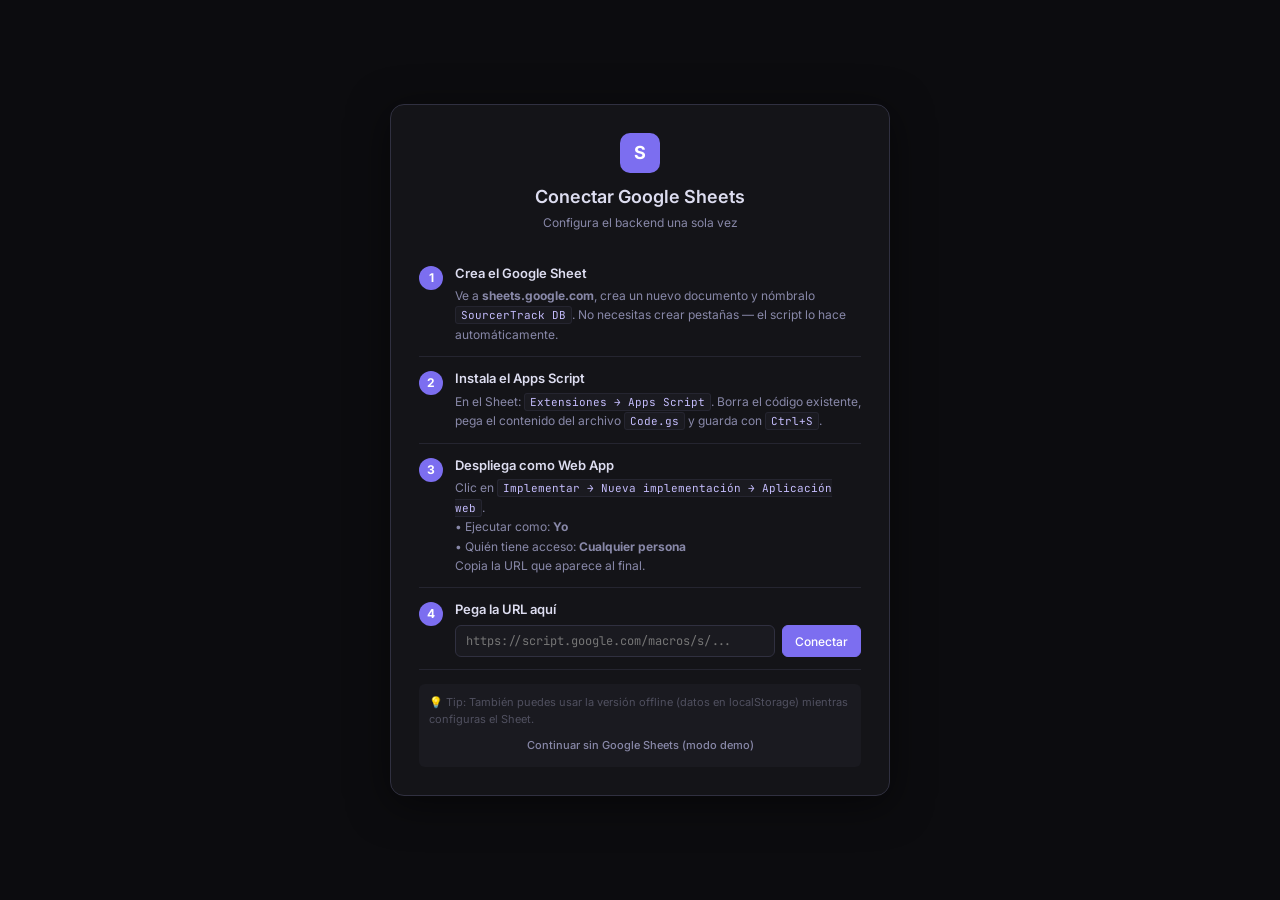
==== index.html @ 4a94a620 "Update index.html" ====
<!DOCTYPE html>
<html lang="es">
<head>
<meta charset="UTF-8">
<meta name="viewport" content="width=device-width,initial-scale=1.0">
<title>SourcerTrack v4 - Gemini Edition</title>
<link rel="stylesheet" href="styles.css">
</head>
<body>

<div id="setup">
  <div class="setup-card">
    <div style="text-align:center;margin-bottom:20px">
      <div style="width:40px;height:40px;background:var(--p);border-radius:10px;display:inline-flex;align-items:center;justify-content:center;font-size:18px;font-weight:700;color:#fff;margin-bottom:10px">S</div>
      <h1 style="font-size:18px;font-weight:600;margin-bottom:4px">Conectar Google Sheets</h1>
      <p style="font-size:12px;color:var(--txt2)">Configura el backend una sola vez</p>
    </div>

    <div class="setup-step">
      <div class="step-num">1</div>
      <div class="step-body">
        <div class="step-title">Crea el Google Sheet</div>
        <div class="step-desc">Ve a <strong>sheets.google.com</strong>, crea un nuevo documento y nómbralo <code>SourcerTrack DB</code>. No necesitas crear pestañas — el script lo hace automáticamente.</div>
      </div>
    </div>

    <div class="setup-step">
      <div class="step-num">2</div>
      <div class="step-body">
        <div class="step-title">Instala el Apps Script</div>
        <div class="step-desc">En el Sheet: <code>Extensiones → Apps Script</code>. Borra el código existente, pega el contenido del archivo <code>Code.gs</code> y guarda con <code>Ctrl+S</code>.</div>
      </div>
    </div>

    <div class="setup-step">
      <div class="step-num">3</div>
      <div class="step-body">
        <div class="step-title">Despliega como Web App</div>
        <div class="step-desc">Clic en <code>Implementar → Nueva implementación → Aplicación web</code>.<br>
          • Ejecutar como: <strong>Yo</strong><br>
          • Quién tiene acceso: <strong>Cualquier persona</strong><br>
          Copia la URL que aparece al final.</div>
      </div>
    </div>

    <div class="setup-step">
      <div class="step-num">4</div>
      <div class="step-body">
        <div class="step-title">Pega la URL aquí</div>
        <div style="margin-top:6px;display:flex;gap:7px">
          <input type="text" id="setup-url" placeholder="https://script.google.com/macros/s/..." style="flex:1;background:var(--bg3);border:1px solid var(--border2);color:var(--txt);border-radius:var(--r);padding:7px 10px;font-size:12px;font-family:var(--mono);outline:none">
          <button class="btn btn-p" onclick="connectSheets()">Conectar</button>
        </div>
        <div id="setup-err" style="font-size:11px;color:var(--red);margin-top:5px;display:none"></div>
      </div>
    </div>

    <div style="margin-top:14px;padding:10px;background:var(--bg3);border-radius:var(--r);font-size:11px;color:var(--txt3)">
      💡 Tip: También puedes usar la versión offline (datos en localStorage) mientras configuras el Sheet.
      <button class="btn btn-sm btn-ghost" style="margin-top:6px;width:100%;justify-content:center" onclick="useOffline()">Continuar sin Google Sheets (modo demo)</button>
    </div>
  </div>
</div>

<div id="login" style="display:none">
  <div class="lcard">
    <div style="text-align:center;margin-bottom:16px">
      <div style="width:40px;height:40px;background:var(--p);border-radius:10px;display:inline-flex;align-items:center;justify-content:center;font-size:18px;font-weight:700;color:#fff;margin-bottom:10px">S</div>
      <h1>SourcerTrack</h1>
      <p class="lsub">Sistema de seguimiento · v4.1</p>
    </div>
    <div style="display:flex;align-items:center;justify-content:space-between;margin-bottom:12px">
      <span style="font-size:11px;color:var(--txt3)">Base de datos:</span>
      <span id="login-db-status" class="sync-status sync-loading"><span class="spin" style="width:8px;height:8px;border-width:1.5px"></span> Verificando...</span>
    </div>
    <div class="user-list" id="user-list"></div>
    
    <div class="hat-box" id="hat-box">
      <h3 id="hat-title">¿Con qué rol ingresas hoy?</h3>
      <div class="hat-opts">
        <div class="hat-opt" id="hat-owner" onclick="selHat('owner')">
          <div class="ho-icon">◈</div><div class="ho-name">Owner / Sup</div>
          <div class="ho-desc">Visión de equipo y reportes</div>
        </div>
        <div class="hat-opt" id="hat-rec" onclick="selHat('recruiter')">
          <div class="ho-icon">◇</div><div class="ho-name">Recruiter</div>
          <div class="ho-desc">Pipeline Activo y Entrevistas</div>
        </div>
        <div class="hat-opt" id="hat-sou" onclick="selHat('sourcer')">
          <div class="ho-icon">⌖</div><div class="ho-name">Sourcer</div>
          <div class="ho-desc">Hunting y Pool General</div>
        </div>
      </div>
    </div>

    <button class="btn btn-p" style="width:100%;justify-content:center;padding:9px;margin-top:15px;" id="l-btn" onclick="doLogin()" disabled>Ingresar →</button>
  </div>
</div>

<div id="toasts"></div>

<div class="mbg" id="mb-email">
  <div class="mbox" style="width:520px">
    <h2 id="email-title">Enviar notificación</h2>
    <div class="fnote" id="email-context"></div>
    <div class="email-preview" id="email-preview">
      <div class="ep-to" id="ep-to"></div>
      <div class="ep-subject" id="ep-subject"></div>
      <div class="ep-body" id="ep-body"></div>
    </div>
    <div style="margin-top:12px;font-size:12px;color:var(--txt2);padding:10px;background:var(--bg3);border-radius:var(--r)">
      <strong style="color:var(--amber)">¿Cómo enviar esto?</strong><br>
      1. Haz clic en "Copiar email" para copiar el texto completo.<br>
      2. Abre Gmail, pega el contenido y envíalo al correo del destinatario.
    </div>
    <div class="ma">
      <button class="btn" onclick="closeModal('mb-email')">Cerrar</button>
      <button class="btn btn-p" onclick="copyEmail()">📋 Copiar email</button>
      <span id="copy-done" style="color:var(--green);font-size:11px;display:none">✓ Copiado</span>
    </div>
  </div>
</div>

<div class="mbg" id="mb-cand">
  <div class="mbox">
    <h2 id="mc-title">Agregar candidato</h2>
    <div class="fnote">El rango salarial solo se habilita desde <strong>Screening</strong>.</div>

    <div class="frow">
      <div class="fg h"><label>Nombre completo *</label><input type="text" id="f-n" placeholder="Nombre completo"></div>
      <div class="fg h"><label>LinkedIn</label><input type="text" id="f-l" placeholder="linkedin.com/in/..."></div>
    </div>
    <div class="frow">
      <div class="fg h"><label>Stack principal *</label><input type="text" id="f-st" placeholder="Python, AWS, Terraform"></div>
      <div class="fg h"><label>Empresa actual</label><input type="text" id="f-em" placeholder="Empresa"></div>
    </div>
    <div class="frow">
      <div class="fg h"><label>Seniority</label>
        <select id="f-se"><option value="">— sel —</option><option>L1</option><option>L2</option><option>L3</option><option>L2/L3</option><option>L3+</option></select>
      </div>
      <div class="fg h"><label>Equipo sugerido</label>
        <input type="text" id="f-eq" placeholder="DevOps, DevEx AI, Backend...">
      </div>
    </div>
    <div class="frow">
      <div class="fg h"><label>Sourcer</label><input type="text" id="f-so"></div>
      <div class="fg h"><label>Recruiter a cargo</label><select id="f-rc"></select></div>
    </div>
    <div class="fg"><label>Pool de destino *</label><select id="f-po"></select></div>
    <div class="ma">
      <button class="btn" onclick="closeModal('mb-cand')">Cancelar</button>
      <button class="btn btn-p" id="btn-save-cand" onclick="saveCand()">Guardar candidato</button>
    </div>
  </div>
</div>

<div class="mbg" id="mb-pool">
  <div class="mbox" style="width:440px">
    <h2>Crear nuevo pool</h2>
    <div class="fg"><label>Nombre *</label><input type="text" id="np-n" placeholder="Ej: Tribu Data"></div>
    <div class="fg"><label>Descripción</label><input type="text" id="np-d" placeholder="Ej: Data Engineers, MLEs"></div>
    <div class="fg"><label>Color</label>
      <select id="np-c">
        <option value="#5b9cf0">Azul</option><option value="#2dd4a0">Verde</option>
        <option value="#f0a940">Amber</option><option value="#e06cc0">Rosa</option>
        <option value="#a78bfa">Violeta</option><option value="#e05c5c">Rojo</option>
      </select>
    </div>
    <div class="ma"><button class="btn" onclick="closeModal('mb-pool')">Cancelar</button><button class="btn btn-p" onclick="createPool()">Crear pool</button></div>
  </div>
</div>

<div id="app" style="display:none">
  <nav id="sb">
    <div class="sb-logo">
      <div class="sb-mark">S</div>
      <div><div class="sb-title">SourcerTrack</div><div class="sb-ver">v4.1 · Sheets</div></div>
    </div>
    <div class="sb-scroll">
      <div id="sb-pool-sec">
        <div class="sbl">Pool general</div>
        <div id="sb-pools"></div>
        <div class="sb-div"></div>
      </div>
      <div class="sbl">Revisión &amp; Pipeline</div>
      <button class="ni" onclick="nav('review')" id="ni-review">
        <svg class="ic" viewBox="0 0 24 24" fill="none" stroke="currentColor" stroke-width="2"><path d="M9 11l3 3L22 4"/><path d="M21 12v7a2 2 0 01-2 2H5a2 2 0 01-2-2V5a2 2 0 012-2h11"/></svg>
        Revisión sourcing <span class="nb danger" id="nb-review">0</span>
      </button>
      <button class="ni" onclick="nav('contactar')" id="ni-contactar">
        <svg class="ic" viewBox="0 0 24 24" fill="none" stroke="currentColor" stroke-width="2"><path d="M22 16.92v3a2 2 0 01-2.18 2 19.79 19.79 0 01-8.63-3.07A19.5 19.5 0 013.07 9.81 19.79 19.79 0 01.14 1.19 2 2 0 012.11 0h3a2 2 0 012 1.72c.127.96.361 1.903.7 2.81a2 2 0 01-.45 2.11L6.91 7.09a16 16 0 006 6l.45-.45a2 2 0 012.11-.45c.907.339 1.85.573 2.81.7A2 2 0 0122 14.92z"/></svg>
        Por contactar <span class="nb live" id="nb-contactar">0</span>
      </button>
      <button class="ni" onclick="nav('pipeline')" id="ni-pipeline">
        <svg class="ic" viewBox="0 0 24 24" fill="none" stroke="currentColor" stroke-width="2"><path d="M9 17H7A5 5 0 0 1 7 7h2"/><path d="M15 7h2a5 5 0 0 1 0 10h-2"/><line x1="8" y1="12" x2="16" y2="12"/></svg>
        Pipeline activo <span class="nb" id="nb-pipe">0</span>
      </button>
      <button class="ni" onclick="nav('kanban')" id="ni-kanban">
        <svg class="ic" viewBox="0 0 24 24" fill="none" stroke="currentColor" stroke-width="2"><rect x="3" y="3" width="18" height="18" rx="2"/><path d="M9 3v18M15 3v18M3 9h18M3 15h18"/></svg>
        Vista kanban
      </button>
      <div id="sb-stale-sec" style="display:none">
        <div class="sb-div"></div>
        <button class="ni" onclick="nav('stale')" id="ni-stale" style="color:var(--amber)">
          <svg class="ic" viewBox="0 0 24 24" fill="none" stroke="currentColor" stroke-width="2"><circle cx="12" cy="12" r="10"/><line x1="12" y1="8" x2="12" y2="12"/><line x1="12" y1="16" x2="12.01" y2="16"/></svg>
          Estancados <span class="nb danger" id="nb-stale">0</span>
        </button>
      </div>
      <div class="sb-div"></div>
      <button class="ni" onclick="nav('today')" id="ni-today">
        <svg class="ic" viewBox="0 0 24 24" fill="none" stroke="currentColor" stroke-width="2"><rect x="3" y="4" width="18" height="18" rx="2"/><line x1="16" y1="2" x2="16" y2="6"/><line x1="8" y1="2" x2="8" y2="6"/><line x1="3" y1="10" x2="21" y2="10"/><circle cx="12" cy="16" r="1" fill="currentColor"/></svg>
        Mi día <span class="nb" id="nb-today">0</span>
      </button>
      <button class="ni" onclick="nav('analytics')" id="ni-analytics">
        <svg class="ic" viewBox="0 0 24 24" fill="none" stroke="currentColor" stroke-width="2"><line x1="18" y1="20" x2="18" y2="10"/><line x1="12" y1="20" x2="12" y2="4"/><line x1="6" y1="20" x2="6" y2="14"/></svg>
        Analytics IA
      </button>
      <button class="ni" onclick="nav('config')" id="ni-config">
        <svg class="ic" viewBox="0 0 24 24" fill="none" stroke="currentColor" stroke-width="2"><circle cx="12" cy="12" r="3"/><path d="M19.07 4.93l-1.41 1.41M6.34 17.66l-1.41 1.41M20 12h-2M6 12H4M17.66 17.66l-1.41-1.41M7.76 7.76L6.34 6.34M12 4V2M12 22v-2"/></svg>
        Configuración
      </button>
    </div>
    <div class="sb-foot">
      <div style="display:flex;align-items:center;justify-content:space-between;margin-bottom:6px">
        <span id="db-status-indicator" class="sync-status sync-ok" style="font-size:10px">● Sheets conectado</span>
        <button class="btn btn-sm btn-ghost" style="padding:2px 6px;font-size:10px" onclick="syncNow()" title="Sincronizar ahora">↻</button>
      </div>
      <div class="uchip">
        <div class="uava" id="sb-ava"></div>
        <div style="min-width:0"><div class="uname" id="sb-uname"></div><div class="urole" id="sb-urole"></div></div>
      </div>
      <button class="switch-btn" id="sb-switch" onclick="switchHat()">↩ Cambiar usuario / rol</button>
    </div>
  </nav>

  <div id="main">
    <div id="v-today" style="display:none;flex-direction:column;flex:1;overflow:hidden">
      <div class="topbar">
        <h1 id="today-title">Mi día</h1>
        <div style="display:flex;gap:7px;align-items:center">
          <button class="btn btn-sm" onclick="syncNow()">↻ Sync</button>
        </div>
      </div>
      <div style="flex:1;overflow-y:auto;padding:16px" id="today-body"></div>
    </div>

    <div id="v-stale" style="display:none;flex-direction:column;flex:1;overflow:hidden">
      <div class="topbar">
        <h1>Candidatos Estancados</h1>
        <div style="display:flex;gap:7px;align-items:center">
          <span style="font-size:11px;color:var(--amber)">Sin actualización según umbrales configurados</span>
          <button class="btn btn-sm" onclick="syncNow()">↻ Sync</button>
        </div>
      </div>
      <div style="flex:1;overflow-y:auto;padding:16px" id="stale-body"></div>
    </div>

    <div id="v-pool" style="display:none;flex-direction:column;flex:1;overflow:hidden">
      <div class="topbar">
        <h1 id="pool-title">Pool</h1>
        <div style="display:flex;gap:7px">
          <button class="btn btn-sm" onclick="syncNow()">↻ Sync</button>
          <button class="btn btn-sm" onclick="checkStaleNow()">⚠ Estancados</button>
          <button class="btn btn-sm" onclick="exportCSV()">↓ CSV</button>
          <button class="btn btn-p btn-sm" id="btn-add-cand" onclick="openAddCand()">+ Candidato</button>
        </div>
      </div>
      <div style="flex:1;overflow-y:auto;padding:16px">
        <div class="mg" id="pool-mg"></div>
        <div class="ptabs" id="pool-ptabs"></div>
        <div class="fb">
          <input type="text" id="ps-q" placeholder="Buscar nombre, stack, empresa..." oninput="renderPool()">
          <select id="ps-sit" onchange="renderPool()"><option value="">Situación</option><option>Aprobado</option><option>Rechazado</option><option>Por revisar</option></select>
          <select id="ps-est" onchange="renderPool()"><option value="">Estado</option><option>Contactado</option><option>Screening</option><option>Entrevista Inicial</option><option>Entrevista EM</option><option>Misión</option><option>Descartado</option></select>
          <button class="btn btn-sm btn-ghost" onclick="resetPF()">Limpiar</button>
        </div>
        <div class="tw"><table><thead><tr>
          <th>Candidato</th><th>Stack</th><th>Empresa</th><th>Situación</th><th>Estado</th><th>Días en etapa</th><th>Equipo</th><th>Recruiter</th><th></th>
        </tr></thead><tbody id="pool-tb"></tbody></table></div>
        <p class="ct" id="pool-ct"></p>
      </div>
    </div>

    <div id="v-contactar" style="display:none;flex-direction:column;flex:1;overflow:hidden">
      <div class="topbar">
        <h1>Por Contactar</h1>
        <div style="display:flex;gap:7px;align-items:center">
          <span style="font-size:11px;color:var(--txt2)">Candidatos aprobados listos para que el sourcer los contacte</span>
          <button class="btn btn-sm" onclick="syncNow()">↻ Sync</button>
        </div>
      </div>
      <div style="flex:1;overflow-y:auto;padding:16px" id="contactar-body"></div>
    </div>

    <div id="v-review" style="display:none;flex-direction:column;flex:1;overflow:hidden">
      <div class="topbar">
        <h1>Revisión de Candidatos</h1>
        <div style="display:flex;gap:7px;align-items:center">
          <span style="font-size:11px;color:var(--txt2)">Candidatos en Screening/Contactado para tu revisión</span>
          <button class="btn btn-sm" onclick="syncNow()">↻ Sync</button>
        </div>
      </div>
      <div style="flex:1;overflow-y:auto;padding:16px" id="review-body"></div>
    </div>

    <div id="v-pipeline" style="display:none;flex-direction:column;flex:1;overflow:hidden">
      <div class="topbar">
        <h1>Pipeline Activo</h1>
        <div style="display:flex;gap:7px;align-items:center">
          <select id="pipe-pool-f" onchange="renderPipeline()" style="background:var(--bg3);border:1px solid var(--border2);color:var(--txt);border-radius:var(--r);padding:4px 8px;font-size:11px;font-family:var(--font);outline:none"></select>
          <button class="btn btn-p btn-sm" id="btn-add-pipe" onclick="openAddCand()">+ Candidato</button>
        </div>
      </div>
      <div style="flex:1;overflow-y:auto;padding:16px">
        <div style="font-size:12px;color:var(--txt2);margin-bottom:12px;padding:8px 11px;background:var(--bg2);border:1px solid var(--border);border-radius:var(--r);border-left:2px solid var(--p2)">
          Solo candidatos desde <strong style="color:var(--p2)">Entrevista Inicial</strong> en adelante.
        </div>
        <div class="stabs" id="pipe-stabs"></div>
        <div class="mg" id="pipe-mg"></div>
        <div class="tw"><table><thead><tr>
          <th>Candidato</th><th>Pool</th><th>Stack</th><th>Etapa</th><th>Días en etapa</th><th>Equipo</th><th>Salario</th><th>Recruiter</th><th></th>
        </tr></thead><tbody id="pipe-tb"></tbody></table></div>
        <div id="pipe-funnel" style="margin-top:18px"></div>
      </div>
    </div>

    <div id="v-kanban" style="display:none;flex-direction:column;flex:1;overflow:hidden">
      <div class="topbar"><h1>Kanban — Pipeline Activo</h1></div>
      <div style="flex:1;overflow-y:auto;padding:16px"><div class="kb" id="kb-board"></div></div>
    </div>

    <div id="v-analytics" style="display:none;flex-direction:column;flex:1;overflow:hidden">
      <div class="topbar"><h1>Analytics IA</h1><div><button class="btn btn-p btn-sm" onclick="deepAnalysis()">✦ Análisis profundo</button></div></div>
      <div style="flex:1;overflow-y:auto;padding:16px" id="analytics-body"></div>
    </div>

    <div id="v-config" style="display:none;flex-direction:column;flex:1;overflow:hidden">
      <div class="topbar"><h1>Configuración</h1></div>
      <div style="flex:1;overflow-y:auto;padding:16px">
        <div style="max-width:580px">

          <h2 style="font-size:13px;font-weight:600;margin-bottom:12px;padding-bottom:8px;border-bottom:1px solid var(--border)">Conexión Google Sheets</h2>
          <div style="display:flex;gap:7px;align-items:center;margin-bottom:8px">
            <input type="text" id="cfg-sheets-url" style="flex:1;background:var(--bg3);border:1px solid var(--border2);color:var(--txt);border-radius:var(--r);padding:7px 10px;font-family:var(--mono);font-size:11px;outline:none" placeholder="https://script.google.com/macros/s/...">
            <button class="btn btn-sm btn-green" onclick="updateSheetsUrl()">Actualizar URL</button>
          </div>
          <div id="sheets-status-cfg" style="font-size:11px;color:var(--txt3)"></div>

          <h2 style="font-size:13px;font-weight:600;margin:22px 0 12px;padding-bottom:8px;border-bottom:1px solid var(--border)">Umbrales de alerta por estancamiento</h2>
          <div id="threshold-rows"></div>
          <button class="btn btn-p btn-sm" style="margin-top:10px" onclick="saveThresholds()">Guardar umbrales</button>

          <h2 style="font-size:13px;font-weight:600;margin:22px 0 12px;padding-bottom:8px;border-bottom:1px solid var(--border)">Pools configurados</h2>
          <div id="cfg-pools"></div>
          <button class="btn btn-green btn-sm" style="margin-top:10px" onclick="openModal('mb-pool')">+ Crear nuevo pool</button>

          <h2 style="font-size:13px;font-weight:600;margin:22px 0 12px;padding-bottom:8px;border-bottom:1px solid var(--border)">Squads</h2>
          <div id="cfg-squads"></div>

          <h2 style="font-size:13px;font-weight:600;margin:22px 0 12px;padding-bottom:8px;border-bottom:1px solid var(--border)">Inteligencia Artificial (Gemini)</h2>
          <div style="display:flex;gap:7px;align-items:center;margin-bottom:12px">
            <input type="password" id="cfg-key" style="flex:1;background:var(--bg3);border:1px solid var(--border2);color:var(--txt);border-radius:var(--r);padding:7px 10px;font-family:var(--mono);font-size:12px;outline:none" placeholder="AIzaSy... (Gemini API Key)">
            <button class="btn btn-sm" onclick="saveKey()">Guardar</button>
          </div>
          <p style="font-size:11px;color:var(--txt3)">Activa la categorización de descartes y el resumen de insights.</p>

          <h2 style="font-size:13px;font-weight:600;margin:22px 0 12px;padding-bottom:8px;border-bottom:1px solid var(--border)">Datos</h2>
          <div style="display:flex;gap:7px;flex-wrap:wrap">
            <button class="btn btn-sm" onclick="syncNow()">↻ Sincronizar ahora</button>
            <button class="btn btn-sm" onclick="exportCSV()">↓ Exportar CSV</button>
          </div>
        </div>
      </div>
    </div>
  </div>

  <div id="panel"><div class="pi" id="pi"></div></div>
</div>

<script src="app.js" defer></script>
</body>
</html>
---- styles.css ----
@import url('https://fonts.googleapis.com/css2?family=Inter:wght@300;400;500;600&family=JetBrains+Mono:wght@400;500&display=swap');
*,*::before,*::after{box-sizing:border-box;margin:0;padding:0}
:root{
  --bg:#0c0c0f;--bg2:#141418;--bg3:#1a1a20;--bg4:#212128;
  --border:#252530;--border2:#303040;--border3:#3a3a4a;
  --txt:#ddddf0;--txt2:#8888a8;--txt3:#50505f;
  --p:#7c6ef0;--p2:#9d91f5;--p3:#c4bcfc;--pbg:#7c6ef012;--pborder:#7c6ef035;
  --green:#2dd4a0;--gbg:#2dd4a012;--gborder:#2dd4a035;
  --amber:#f0a940;--abg:#f0a94012;--aborder:#f0a94035;
  --red:#e05c5c;--rbg:#e05c5c12;--rborder:#e05c5c35;
  --blue:#5b9cf0;--bbg:#5b9cf012;--bborder:#5b9cf035;
  --pink:#e06cc0;--pinkbg:#e06cc012;
  --font:'Inter',system-ui,sans-serif;--mono:'JetBrains Mono',monospace;
  --r:6px;--r2:10px;--r3:14px;
}
body{font-family:var(--font);background:var(--bg);color:var(--txt);font-size:13px;line-height:1.5;min-height:100vh;overflow:hidden}
#app{display:flex;height:100vh;overflow:hidden}
#sb{width:232px;flex-shrink:0;background:var(--bg2);border-right:1px solid var(--border);display:flex;flex-direction:column}
.sb-logo{padding:14px 14px 11px;border-bottom:1px solid var(--border);display:flex;align-items:center;gap:8px}
.sb-mark{width:26px;height:26px;background:var(--p);border-radius:6px;display:flex;align-items:center;justify-content:center;font-size:12px;font-weight:700;color:#fff;flex-shrink:0}
.sb-title{font-size:14px;font-weight:600;letter-spacing:-.3px}
.sb-ver{font-size:10px;color:var(--txt3);font-family:var(--mono)}
.sb-scroll{flex:1;overflow-y:auto;padding:6px}
.sbl{font-size:9px;text-transform:uppercase;letter-spacing:.12em;color:var(--txt3);padding:10px 8px 3px;font-weight:600}
.ni{display:flex;align-items:center;gap:8px;padding:7px 8px;border-radius:var(--r);cursor:pointer;color:var(--txt2);font-size:12px;font-weight:500;transition:all .1s;border:none;background:none;width:100%;text-align:left;margin-bottom:1px}
.ni:hover{background:var(--bg3);color:var(--txt)}
.ni.active{background:var(--pbg);color:var(--p2)}
.ni .ic{width:14px;height:14px;flex-shrink:0;opacity:.6}
.ni.active .ic{opacity:1}
.ni .dot{width:7px;height:7px;border-radius:50%;flex-shrink:0}
.nb{margin-left:auto;background:var(--bg4);color:var(--txt3);font-size:10px;padding:1px 5px;border-radius:6px;font-family:var(--mono)}
.nb.live{background:var(--pbg);color:var(--p2)}
.nb.warn{background:var(--abg);color:var(--amber)}
.nb.danger{background:var(--rbg);color:var(--red)}
.sb-div{height:1px;background:var(--border);margin:5px 4px}
.sb-foot{padding:10px 14px;border-top:1px solid var(--border);flex-shrink:0}
.uchip{display:flex;align-items:center;gap:7px;padding:7px 8px;background:var(--bg3);border-radius:var(--r);margin-bottom:6px}
.uava{width:24px;height:24px;border-radius:50%;display:flex;align-items:center;justify-content:center;font-size:10px;font-weight:700;flex-shrink:0}
.uname{font-size:12px;font-weight:500;overflow:hidden;text-overflow:ellipsis;white-space:nowrap}
.urole{font-size:10px;color:var(--txt3)}
.switch-btn{width:100%;font-size:11px;padding:4px 8px;border-radius:var(--r);border:1px solid var(--border2);background:transparent;color:var(--txt3);cursor:pointer;text-align:left;margin-bottom:4px;font-family:var(--font)}
.switch-btn:hover{background:var(--bg3);color:var(--txt2)}
#main{flex:1;overflow:hidden;display:flex;flex-direction:column}
.topbar{padding:11px 18px;border-bottom:1px solid var(--border);display:flex;align-items:center;gap:10px;background:var(--bg2);flex-shrink:0}
.topbar h1{font-size:14px;font-weight:600;flex:1}
.sync-status{display:inline-flex;align-items:center;gap:5px;font-size:11px;padding:3px 8px;border-radius:10px;font-weight:500}
.sync-ok{background:var(--gbg);color:var(--green)}
.sync-loading{background:var(--pbg);color:var(--p2)}
.sync-error{background:var(--rbg);color:var(--red)}
.sync-offline{background:var(--abg);color:var(--amber)}
.content{flex:1;overflow-y:auto;padding:18px}
.btn{display:inline-flex;align-items:center;gap:5px;padding:6px 12px;border-radius:var(--r);font-size:12px;font-weight:500;cursor:pointer;border:1px solid var(--border2);background:var(--bg3);color:var(--txt2);font-family:var(--font);transition:all .1s;white-space:nowrap}
.btn:hover{background:var(--bg4);color:var(--txt)}
.btn-p{background:var(--p);border-color:var(--p);color:#fff}
.btn-p:hover{background:var(--p2);border-color:var(--p2);color:#fff}
.btn-sm{padding:4px 9px;font-size:11px}
.btn-ghost{background:transparent;border-color:transparent}
.btn-ghost:hover{background:var(--bg3);border-color:var(--border)}
.btn-danger{border-color:var(--rborder);color:var(--red)}
.btn-danger:hover{background:var(--rbg)}
.btn-green{border-color:var(--gborder);color:var(--green)}
.btn-green:hover{background:var(--gbg)}
.btn-amber{border-color:var(--aborder);color:var(--amber)}
.btn-amber:hover{background:var(--abg)}
.btn:disabled{opacity:.35;cursor:not-allowed;pointer-events:none}
.mg{display:grid;grid-template-columns:repeat(4,1fr);gap:9px;margin-bottom:16px}
.mc{background:var(--bg2);border:1px solid var(--border);border-radius:var(--r2);padding:13px 15px}
.mcl{font-size:10px;color:var(--txt3);text-transform:uppercase;letter-spacing:.09em;margin-bottom:5px}
.mcv{font-size:22px;font-weight:600;line-height:1;font-family:var(--mono)}
.mcs{font-size:11px;color:var(--txt3);margin-top:3px}
.mv-p{color:var(--p2)}.mv-g{color:var(--green)}.mv-a{color:var(--amber)}.mv-r{color:var(--red)}
.fb{display:flex;gap:7px;align-items:center;margin-bottom:12px;flex-wrap:wrap}
.fb input,.fb select{background:var(--bg2);border:1px solid var(--border2);color:var(--txt);border-radius:var(--r);padding:5px 9px;font-size:12px;font-family:var(--font);outline:none}
.fb input{flex:1;min-width:160px}
.fb input:focus,.fb select:focus{border-color:var(--p)}
.fb select option{background:var(--bg2)}
.tw{background:var(--bg2);border:1px solid var(--border);border-radius:var(--r2);overflow:hidden}
table{width:100%;border-collapse:collapse;font-size:12px}
thead th{padding:8px 12px;text-align:left;font-size:10px;text-transform:uppercase;letter-spacing:.08em;color:var(--txt3);background:var(--bg3);border-bottom:1px solid var(--border);font-weight:600;white-space:nowrap}
tbody tr{border-bottom:1px solid var(--border);cursor:pointer;transition:background .08s}
tbody tr:last-child{border-bottom:none}
tbody tr:hover{background:var(--bg3)}
tbody tr.stale{border-left:3px solid var(--amber)}
tbody td{padding:9px 12px;vertical-align:middle}
.tdn{font-weight:500;font-size:12px}
.tdl{display:inline-flex;align-items:center;gap:3px;color:var(--p2);font-size:10px;text-decoration:none;margin-top:2px}
.tdl:hover{text-decoration:underline}
.chip{display:inline-block;font-size:10px;font-family:var(--mono);padding:1px 5px;background:var(--bg3);border:1px solid var(--border);border-radius:3px;color:var(--txt2);margin:1px}
.nr{padding:36px;text-align:center;color:var(--txt3);font-size:12px}
.ct{font-size:10px;color:var(--txt3);margin-top:6px;text-align:right}
.stale-tag{display:inline-flex;align-items:center;gap:3px;font-size:10px;color:var(--amber);font-weight:600}
.stale-tag::before{content:'⚠';font-size:10px}
.badge{display:inline-flex;align-items:center;font-size:10px;font-weight:600;padding:2px 7px;border-radius:12px;white-space:nowrap}
.ba{background:var(--gbg);color:var(--green)}
.br{background:var(--rbg);color:var(--red)}
.bpr{background:var(--abg);color:var(--amber)}
.bco{background:var(--bbg);color:var(--blue)}
.bsc{background:var(--pbg);color:var(--p3)}
.bei{background:#a78bfa15;color:#a78bfa}
.bem{background:var(--pinkbg);color:var(--pink)}
.bmi{background:var(--gbg);color:var(--green)}
.bde{background:var(--bg4);color:var(--txt3)}
.psr{display:flex;gap:2px;flex-wrap:wrap}
.ps{font-size:9px;padding:2px 6px;border-radius:2px;background:var(--bg4);color:var(--txt3);border:1px solid var(--border)}
.ps.done{background:var(--gbg);color:var(--green);border-color:var(--gborder)}
.ps.cur{background:var(--pbg);color:var(--p2);border-color:var(--pborder);font-weight:600}
.ps.disc{background:var(--rbg);color:var(--red);border-color:var(--rborder)}
.timeline{display:flex;flex-direction:column;gap:6px;margin-top:6px}
.tl-item{display:flex;gap:10px;align-items:flex-start;font-size:11px}
.tl-dot{width:8px;height:8px;border-radius:50%;flex-shrink:0;margin-top:3px}
.tl-dot.done{background:var(--green)}
.tl-dot.cur{background:var(--p)}
.tl-dot.empty{background:var(--bg4);border:1px solid var(--border2)}
.tl-stage{font-weight:500;color:var(--txt);min-width:120px}
.tl-date{color:var(--txt3);font-family:var(--mono)}
.tl-days{font-size:10px;padding:1px 5px;border-radius:3px;font-weight:600}
.tl-days.ok{background:var(--gbg);color:var(--green)}
.tl-days.warn{background:var(--abg);color:var(--amber)}
.tl-days.danger{background:var(--rbg);color:var(--red)}
#panel{width:0;overflow:hidden;transition:width .22s ease;border-left:0 solid var(--border);background:var(--bg2);flex-shrink:0;display:flex;flex-direction:column}
#panel.open{width:400px;border-left-width:1px}
.pi{width:400px;padding:16px;overflow-y:auto;flex:1}
.pc{background:var(--bg3);border:1px solid var(--border);color:var(--txt2);border-radius:var(--r);padding:3px 7px;cursor:pointer;font-size:14px;line-height:1}
.pava{width:38px;height:38px;border-radius:50%;background:var(--pbg);border:1px solid var(--pborder);display:flex;align-items:center;justify-content:center;font-weight:700;font-size:13px;color:var(--p2);flex-shrink:0}
.psec{margin-bottom:14px}
.pst{font-size:9px;text-transform:uppercase;letter-spacing:.12em;color:var(--txt3);margin-bottom:6px;font-weight:600}
.pr{display:flex;justify-content:space-between;align-items:center;padding:5px 0;border-bottom:1px solid var(--border);font-size:12px}
.pr:last-child{border-bottom:none}
.prl{color:var(--txt3);font-size:11px}
.pfb{background:var(--bg3);border:1px solid var(--border);border-radius:var(--r);padding:9px 11px;font-size:12px;color:var(--txt2);line-height:1.6;font-style:italic}
.uf{background:var(--bg3);border:1px solid var(--border);border-radius:var(--r);padding:11px}
.uf select,.uf input,.uf textarea{width:100%;background:var(--bg2);border:1px solid var(--border2);color:var(--txt);border-radius:var(--r);padding:6px 9px;font-size:12px;font-family:var(--font);margin-bottom:7px;outline:none}
.uf textarea{resize:none;height:60px}
.uf select:focus,.uf input:focus,.uf textarea:focus{border-color:var(--p)}
.uf label{font-size:10px;color:var(--txt3);display:block;margin-bottom:2px}
.uf .ro{background:var(--bg2);border:1px solid var(--border);border-radius:var(--r);padding:6px 9px;font-size:12px;color:var(--txt3);margin-bottom:7px;font-style:italic}
.email-preview{background:var(--bg3);border:1px solid var(--border);border-radius:var(--r);padding:12px;font-size:12px;line-height:1.7;margin-top:8px}
.email-preview .ep-to{font-size:11px;color:var(--txt3);margin-bottom:6px}
.email-preview .ep-subject{font-weight:600;margin-bottom:8px;padding-bottom:6px;border-bottom:1px solid var(--border)}
.email-preview .ep-body{color:var(--txt2);white-space:pre-wrap}
.aib{background:var(--pbg);border:1px solid var(--pborder);border-radius:var(--r2);padding:11px;margin-top:10px}
.ait{display:flex;align-items:center;gap:6px;font-size:11px;font-weight:600;color:var(--p2);margin-bottom:7px}
.aio{font-size:12px;color:var(--txt2);line-height:1.7;white-space:pre-wrap;max-height:280px;overflow-y:auto;padding-right:4px}
.spin{width:12px;height:12px;border:2px solid var(--border2);border-top-color:var(--p);border-radius:50%;animation:sp .7s linear infinite;flex-shrink:0}
@keyframes sp{to{transform:rotate(360deg)}}
.mbg{display:none;position:fixed;inset:0;background:rgba(0,0,0,.78);z-index:200;align-items:center;justify-content:center}
.mbg.open{display:flex}
.mbox{background:var(--bg2);border:1px solid var(--border2);border-radius:var(--r3);width:520px;max-height:90vh;overflow-y:auto;padding:20px;box-shadow:0 8px 40px rgba(0,0,0,.6)}
.mbox h2{font-size:14px;font-weight:600;margin-bottom:14px}
.fg{display:flex;flex-direction:column;gap:4px;margin-bottom:10px}
.fg.h{flex:1}.frow{display:flex;gap:10px}
.fg label{font-size:11px;color:var(--txt2);font-weight:500}
.fg input,.fg select,.fg textarea{background:var(--bg3);border:1px solid var(--border2);color:var(--txt);border-radius:var(--r);padding:7px 10px;font-size:12px;font-family:var(--font);outline:none;transition:border-color .1s}
.fg input:focus,.fg select:focus,.fg textarea:focus{border-color:var(--p)}
.fg select option{background:var(--bg2)}
.fg textarea{resize:vertical;min-height:60px}

/* Estilo mejorado para el botón de subir archivos (PDFs) */
input[type="file"]::file-selector-button {
  background: var(--bg3);
  border: 1px solid var(--border2);
  color: var(--txt);
  padding: 4px 10px;
  border-radius: 4px;
  cursor: pointer;
  margin-right: 10px;
  font-family: var(--font);
  font-size: 11px;
  transition: all 0.15s;
}
input[type="file"]::file-selector-button:hover {
  background: var(--bg4);
  border-color: var(--pborder);
  color: var(--p2);
}

.fhint{font-size:10px;color:var(--txt3);margin-top:1px}
.fnote{font-size:11px;color:var(--txt2);padding:8px 10px;background:var(--pbg);border-radius:var(--r);border-left:2px solid var(--p);margin-bottom:10px}
.ma{display:flex;justify-content:flex-end;gap:7px;margin-top:14px}
#toasts{position:fixed;top:12px;right:12px;z-index:300;display:flex;flex-direction:column;gap:7px;width:295px}
.toast{background:var(--bg2);border:1px solid var(--border2);border-radius:var(--r2);padding:10px 13px;display:flex;gap:8px;animation:tin .2s ease;box-shadow:0 4px 16px rgba(0,0,0,.4)}
.toast.ok{border-left:3px solid var(--green)}.toast.inf{border-left:3px solid var(--p)}
.toast.wrn{border-left:3px solid var(--amber)}.toast.err{border-left:3px solid var(--red)}
.ti{font-size:14px;flex-shrink:0;margin-top:1px}
.tt{font-size:12px;font-weight:600;margin-bottom:1px}.tm{font-size:11px;color:var(--txt2)}
@keyframes tin{from{transform:translateX(300px);opacity:0}to{transform:none;opacity:1}}
#login{position:fixed;inset:0;background:var(--bg);display:flex;align-items:center;justify-content:center;z-index:400}

/* Ajustado a 500px para que quepan bien los 3 roles en lugar de 2 */
.lcard{background:var(--bg2);border:1px solid var(--border2);border-radius:var(--r3);width:500px;padding:28px;box-shadow:0 8px 40px rgba(0,0,0,.5)}
.lcard h1{font-size:18px;font-weight:600;margin-bottom:4px;text-align:center}
.lcard .lsub{font-size:12px;color:var(--txt2);text-align:center;margin-bottom:20px}
.user-list{display:flex;flex-direction:column;gap:6px;margin-bottom:16px;max-height:340px;overflow-y:auto}
.ul-item{display:flex;align-items:center;gap:10px;padding:10px 12px;border:1px solid var(--border2);border-radius:var(--r2);cursor:pointer;transition:all .12s;background:var(--bg3)}
.ul-item:hover,.ul-item.sel{border-color:var(--p);background:var(--pbg)}
.ul-ava{width:34px;height:34px;border-radius:50%;display:flex;align-items:center;justify-content:center;font-size:12px;font-weight:700;flex-shrink:0}
.ul-info{flex:1}
.ul-name{font-size:13px;font-weight:500}
.ul-role{font-size:11px;color:var(--txt3);margin-top:1px}
.hat-box{background:var(--bg3);border:1px solid var(--border2);border-radius:var(--r2);padding:14px;margin-bottom:14px;display:none}
.hat-box.show{display:block}
.hat-box h3{font-size:12px;color:var(--txt2);margin-bottom:10px;text-align:center}
.hat-opts{display:flex;gap:8px}
.hat-opt{flex:1;padding:12px;border:1px solid var(--border2);border-radius:var(--r2);cursor:pointer;text-align:center;transition:all .12s;background:var(--bg2)}
.hat-opt:hover,.hat-opt.sel{border-color:var(--p);background:var(--pbg)}
.ho-icon{font-size:20px;margin-bottom:5px}
.ho-name{font-size:12px;font-weight:600;color:var(--txt)}
.ho-desc{font-size:10px;color:var(--txt3);margin-top:2px;line-height:1.4}
.stabs{display:flex;gap:4px;margin-bottom:12px;flex-wrap:wrap}
.stab{padding:4px 10px;border-radius:12px;font-size:11px;cursor:pointer;border:1px solid var(--border2);background:var(--bg3);color:var(--txt2);transition:all .1s;font-family:var(--font)}
.stab:hover{color:var(--txt)}
.stab.active{background:var(--pbg);border-color:var(--pborder);color:var(--p2);font-weight:500}
.ptabs{display:flex;gap:0;border-bottom:1px solid var(--border);margin-bottom:16px;overflow-x:auto}
.ptab{padding:8px 14px;font-size:12px;cursor:pointer;border-bottom:2px solid transparent;color:var(--txt2);background:none;border-top:none;border-left:none;border-right:none;font-family:var(--font);transition:all .1s;white-space:nowrap;flex-shrink:0}
.ptab.active{color:var(--txt);border-bottom-color:var(--p);font-weight:500}
.pool-cfg{background:var(--bg3);border:1px solid var(--border);border-radius:var(--r2);padding:12px;margin-bottom:8px}
.pool-cfg h3{font-size:13px;font-weight:600;margin-bottom:3px;display:flex;align-items:center;gap:6px}
.squad-row{display:flex;gap:6px;align-items:flex-start;padding:5px 8px;background:var(--bg2);border-radius:var(--r);margin-bottom:3px;font-size:11px}
.squad-row strong{color:var(--txt);min-width:65px;flex-shrink:0}
.threshold-row{display:flex;align-items:center;justify-content:space-between;padding:10px 0;border-bottom:1px solid var(--border)}
.threshold-row:last-child{border-bottom:none}
.threshold-val{display:flex;align-items:center;gap:6px}
.threshold-val input{width:55px;background:var(--bg3);border:1px solid var(--border2);color:var(--txt);border-radius:var(--r);padding:5px 8px;font-size:12px;font-family:var(--mono);outline:none;text-align:center}
.kb{display:flex;gap:9px;overflow-x:auto;padding-bottom:5px}
.kc{flex-shrink:0;width:196px;background:var(--bg2);border:1px solid var(--border);border-radius:var(--r2);overflow:hidden}
.kch{padding:8px 11px;border-bottom:1px solid var(--border);display:flex;justify-content:space-between;align-items:center}
.kct{font-size:10px;font-weight:600;text-transform:uppercase;letter-spacing:.07em}
.kcc{font-family:var(--mono);font-size:10px;background:var(--bg3);padding:1px 5px;border-radius:6px;color:var(--txt3)}
.kcards{padding:7px;display:flex;flex-direction:column;gap:6px;min-height:50px}
.kcard{background:var(--bg3);border:1px solid var(--border);border-radius:var(--r);padding:8px 10px;cursor:pointer;transition:border-color .1s,transform .1s}
.kcard:hover{border-color:var(--p);transform:translateY(-1px)}
.kcard.stale-card-k{border-color:var(--aborder)}
.kn{font-size:12px;font-weight:500;margin-bottom:2px}
.km{font-size:10px;color:var(--txt3)}
.ke{font-size:11px;color:var(--txt3);text-align:center;padding:9px}
.ag{display:grid;grid-template-columns:1fr 1fr;gap:12px;margin-bottom:16px}
.ac{background:var(--bg2);border:1px solid var(--border);border-radius:var(--r2);padding:15px}
.ac h3{font-size:10px;font-weight:600;color:var(--txt3);margin-bottom:10px;text-transform:uppercase;letter-spacing:.08em}
.sr{display:flex;justify-content:space-between;align-items:center;padding:5px 0;border-bottom:1px solid var(--border);font-size:12px}
.sr:last-child{border-bottom:none}
.sv{font-family:var(--mono);font-weight:600}
.br-row{display:flex;align-items:center;gap:8px;margin-bottom:6px}
.br-label{font-size:10px;color:var(--txt2);width:70px;text-align:right;font-family:var(--mono)}
.br-track{flex:1;background:var(--bg3);border-radius:2px;height:16px;overflow:hidden}
.br-fill{height:100%;border-radius:2px;display:flex;align-items:center;padding-left:5px;font-size:10px;font-weight:600}
::-webkit-scrollbar{width:4px;height:4px}
::-webkit-scrollbar-track{background:transparent}
::-webkit-scrollbar-thumb{background:var(--border2);border-radius:2px}

/* SETUP SCREEN */
#setup{position:fixed;inset:0;background:var(--bg);display:flex;align-items:center;justify-content:center;z-index:500}
.setup-card{background:var(--bg2);border:1px solid var(--border2);border-radius:var(--r3);width:500px;padding:28px;box-shadow:0 8px 40px rgba(0,0,0,.5)}
.setup-step{display:flex;gap:12px;align-items:flex-start;padding:12px 0;border-bottom:1px solid var(--border)}
.setup-step:last-child{border-bottom:none}
.step-num{width:24px;height:24px;border-radius:50%;background:var(--p);color:#fff;font-size:12px;font-weight:700;display:flex;align-items:center;justify-content:center;flex-shrink:0;margin-top:2px}
.step-body{flex:1}
.step-title{font-size:13px;font-weight:600;margin-bottom:3px}
.step-desc{font-size:12px;color:var(--txt2);line-height:1.6}
.step-desc code{background:var(--bg3);border:1px solid var(--border);border-radius:3px;padding:1px 5px;font-family:var(--mono);font-size:11px;color:var(--p3)}

/* =====================================
   REVIEW VIEW — Revisión de candidatos
   ===================================== */
.rev-section { margin-bottom: 8px; }
.rev-sec-title {
  font-size: 11px;
  font-weight: 600;
  text-transform: uppercase;
  letter-spacing: .08em;
  color: var(--txt3);
  margin-bottom: 10px;
  display: flex;
  align-items: center;
  gap: 7px;
}
.rev-list { display: flex; flex-direction: column; gap: 10px; }
.rev-card {
  background: var(--bg2);
  border: 1px solid var(--border);
  border-radius: var(--r2);
  padding: 14px;
  transition: border-color .15s;
}
.rev-card:hover { border-color: var(--border2); }
.rev-card-top {
  display: flex;
  gap: 12px;
  align-items: flex-start;
  margin-bottom: 8px;
}
.rev-name {
  font-size: 13px;
  font-weight: 600;
  color: var(--txt);
  margin-bottom: 3px;
}
.rev-meta {
  font-size: 11px;
  color: var(--txt2);
  margin-bottom: 4px;
}
.rev-fb {
  font-size: 11px;
  color: var(--txt3);
  font-style: italic;
  margin-top: 4px;
  border-left: 2px solid var(--border2);
  padding-left: 8px;
}
.rev-actions { margin-top: 10px; border-top: 1px solid var(--border); padding-top: 10px; }
.rev-comment {
  width: 100%;
  background: var(--bg3);
  border: 1px solid var(--border2);
  color: var(--txt);
  border-radius: var(--r);
  padding: 7px 9px;
  font-size: 11px;
  font-family: var(--font);
  resize: vertical;
  min-height: 52px;
  box-sizing: border-box;
  outline: none;
}
.rev-comment:focus { border-color: var(--p); }
.btn-green {
  background: rgba(45,212,160,.12);
  color: var(--green);
  border-color: rgba(45,212,160,.3);
}
.btn-green:hover { background: rgba(45,212,160,.22); }
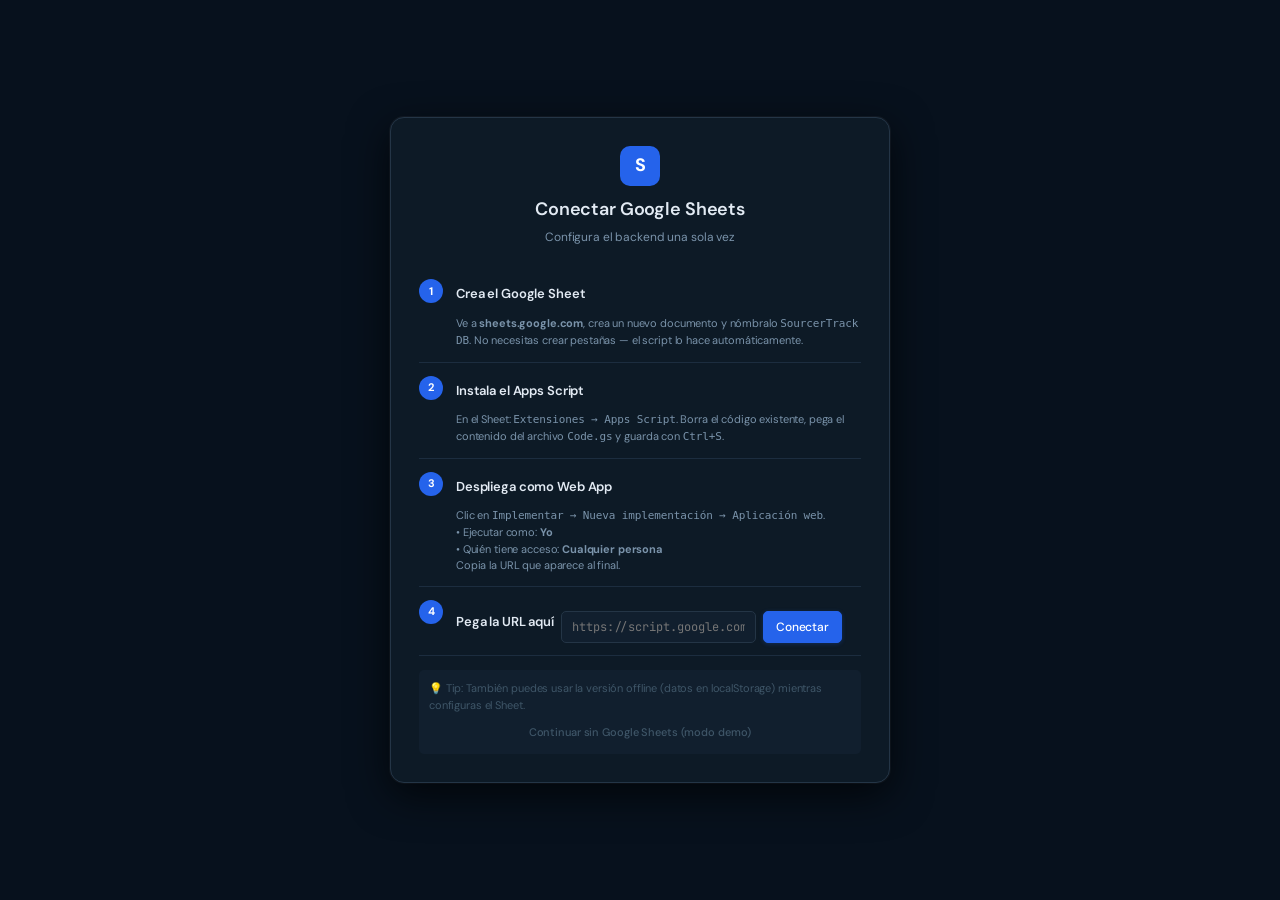
==== commit 6d0b0e25: "Add files via upload" ====
--- a/index.html
+++ b/index.html
@@ -147,6 +147,10 @@
       <div class="fg h"><label>Recruiter a cargo</label><select id="f-rc"></select></div>
     </div>
     <div class="fg"><label>Pool de destino *</label><select id="f-po"></select></div>
+    <div class="fg">
+      <label>Link CV <span style="color:var(--txt3);font-weight:400">(Google Drive — opcional, se puede agregar después)</span></label>
+      <input type="url" id="f-cv" placeholder="https://drive.google.com/file/d/...">
+    </div>
     <div class="ma">
       <button class="btn" onclick="closeModal('mb-cand')">Cancelar</button>
       <button class="btn btn-p" id="btn-save-cand" onclick="saveCand()">Guardar candidato</button>
@@ -185,7 +189,7 @@
       <div class="sbl">Revisión &amp; Pipeline</div>
       <button class="ni" onclick="nav('review')" id="ni-review">
         <svg class="ic" viewBox="0 0 24 24" fill="none" stroke="currentColor" stroke-width="2"><path d="M9 11l3 3L22 4"/><path d="M21 12v7a2 2 0 01-2 2H5a2 2 0 01-2-2V5a2 2 0 012-2h11"/></svg>
-        Revisión sourcing <span class="nb danger" id="nb-review">0</span>
+        Pendientes por validar <span class="nb danger" id="nb-review">0</span>
       </button>
       <button class="ni" onclick="nav('contactar')" id="ni-contactar">
         <svg class="ic" viewBox="0 0 24 24" fill="none" stroke="currentColor" stroke-width="2"><path d="M22 16.92v3a2 2 0 01-2.18 2 19.79 19.79 0 01-8.63-3.07A19.5 19.5 0 013.07 9.81 19.79 19.79 0 01.14 1.19 2 2 0 012.11 0h3a2 2 0 012 1.72c.127.96.361 1.903.7 2.81a2 2 0 01-.45 2.11L6.91 7.09a16 16 0 006 6l.45-.45a2 2 0 012.11-.45c.907.339 1.85.573 2.81.7A2 2 0 0122 14.92z"/></svg>
@@ -206,10 +210,22 @@
           Estancados <span class="nb danger" id="nb-stale">0</span>
         </button>
       </div>
+      <button class="ni" onclick="nav('recontact')" id="ni-recontact">
+        <svg class="ic" viewBox="0 0 24 24" fill="none" stroke="currentColor" stroke-width="2"><path d="M3 12a9 9 0 1 0 9-9 9.75 9.75 0 0 0-6.74 2.74L3 8"/><path d="M3 3v5h5"/></svg>
+        Por recontactar <span class="nb" id="nb-recontact">0</span>
+      </button>
       <div class="sb-div"></div>
+      <button class="ni" onclick="nav('recontact')" id="ni-recontact">
+        <svg class="ic" viewBox="0 0 24 24" fill="none" stroke="currentColor" stroke-width="2"><path d="M3 12a9 9 0 1 0 9-9 9.75 9.75 0 0 0-6.74 2.74L3 8"/><path d="M3 3v5h5"/></svg>
+        Por recontactar <span class="nb" id="nb-recontact">0</span>
+      </button>
       <button class="ni" onclick="nav('today')" id="ni-today">
         <svg class="ic" viewBox="0 0 24 24" fill="none" stroke="currentColor" stroke-width="2"><rect x="3" y="4" width="18" height="18" rx="2"/><line x1="16" y1="2" x2="16" y2="6"/><line x1="8" y1="2" x2="8" y2="6"/><line x1="3" y1="10" x2="21" y2="10"/><circle cx="12" cy="16" r="1" fill="currentColor"/></svg>
         Mi día <span class="nb" id="nb-today">0</span>
+      </button>
+      <button class="ni" onclick="nav('metrics')" id="ni-metrics">
+        <svg class="ic" viewBox="0 0 24 24" fill="none" stroke="currentColor" stroke-width="2"><rect x="2" y="3" width="20" height="14" rx="2"/><path d="M8 21h8M12 17v4"/><path d="M6 8l3 3 3-3 3 3 3-3"/></svg>
+        Métricas sourcing
       </button>
       <button class="ni" onclick="nav('analytics')" id="ni-analytics">
         <svg class="ic" viewBox="0 0 24 24" fill="none" stroke="currentColor" stroke-width="2"><line x1="18" y1="20" x2="18" y2="10"/><line x1="12" y1="20" x2="12" y2="4"/><line x1="6" y1="20" x2="6" y2="14"/></svg>
@@ -230,6 +246,7 @@
         <div style="min-width:0"><div class="uname" id="sb-uname"></div><div class="urole" id="sb-urole"></div></div>
       </div>
       <button class="switch-btn" id="sb-switch" onclick="switchHat()">↩ Cambiar usuario / rol</button>
+      <button class="switch-btn" id="theme-toggle-btn" onclick="toggleTheme()" style="margin-top:2px">☀ Modo día</button>
     </div>
   </nav>
 
@@ -242,6 +259,28 @@
         </div>
       </div>
       <div style="flex:1;overflow-y:auto;padding:16px" id="today-body"></div>
+    </div>
+
+    <div id="v-recontact" style="display:none;flex-direction:column;flex:1;overflow:hidden">
+      <div class="topbar">
+        <h1>Por Recontactar</h1>
+        <div style="display:flex;gap:7px;align-items:center">
+          <span style="font-size:11px;color:var(--txt2)">Candidatos descartados por motivos reversibles con +6 meses desde el contacto</span>
+          <button class="btn btn-sm" onclick="syncNow()">↻ Sync</button>
+        </div>
+      </div>
+      <div style="flex:1;overflow-y:auto;padding:16px" id="recontact-body"></div>
+    </div>
+
+    <div id="v-recontact" style="display:none;flex-direction:column;flex:1;overflow:hidden">
+      <div class="topbar">
+        <h1>Por Recontactar</h1>
+        <div style="display:flex;gap:7px;align-items:center">
+          <span style="font-size:11px;color:var(--txt2)">Descartados por motivos reversibles · +6 meses desde el contacto</span>
+          <button class="btn btn-sm" onclick="syncNow()">↻ Sync</button>
+        </div>
+      </div>
+      <div style="flex:1;overflow-y:auto;padding:16px" id="recontact-body"></div>
     </div>
 
     <div id="v-stale" style="display:none;flex-direction:column;flex:1;overflow:hidden">
@@ -270,8 +309,11 @@
         <div class="ptabs" id="pool-ptabs"></div>
         <div class="fb">
           <input type="text" id="ps-q" placeholder="Buscar nombre, stack, empresa..." oninput="renderPool()">
-          <select id="ps-sit" onchange="renderPool()"><option value="">Situación</option><option>Aprobado</option><option>Rechazado</option><option>Por revisar</option></select>
-          <select id="ps-est" onchange="renderPool()"><option value="">Estado</option><option>Contactado</option><option>Screening</option><option>Entrevista Inicial</option><option>Entrevista EM</option><option>Misión</option><option>Descartado</option></select>
+          <select id="ps-sit" onchange="renderPool()"><option value="">Situación</option><option>Por validar</option><option>Aprobado</option><option>Rechazado</option><option>Por revisar</option></select>
+          <select id="ps-est" onchange="renderPool()"><option value="">Estado</option><option>En pool</option><option>Por contactar</option><option>Contactado</option><option>Screening</option><option>Entrevista TR</option><option>Entrevista EM</option><option>Misión</option><option>Referencias</option><option>Contratado</option><option>Descartado</option></select>
+          <input type="text" id="ps-stack" placeholder="Filtrar por stack..." oninput="renderPool()" style="max-width:140px">
+          <input type="text" id="ps-rec"   placeholder="Filtrar por recruiter..." oninput="renderPool()" style="max-width:150px">
+          <input type="text" id="ps-eq"    placeholder="Filtrar por equipo..." oninput="renderPool()" style="max-width:130px">
           <button class="btn btn-sm btn-ghost" onclick="resetPF()">Limpiar</button>
         </div>
         <div class="tw"><table><thead><tr>
@@ -294,9 +336,9 @@
 
     <div id="v-review" style="display:none;flex-direction:column;flex:1;overflow:hidden">
       <div class="topbar">
-        <h1>Revisión de Candidatos</h1>
-        <div style="display:flex;gap:7px;align-items:center">
-          <span style="font-size:11px;color:var(--txt2)">Candidatos en Screening/Contactado para tu revisión</span>
+        <h1>Pendientes por validar</h1>
+        <div style="display:flex;gap:7px;align-items:center">
+          <span style="font-size:11px;color:var(--txt2)">Candidatos subidos desde la app que esperan aprobación o rechazo</span>
           <button class="btn btn-sm" onclick="syncNow()">↻ Sync</button>
         </div>
       </div>
@@ -329,6 +371,17 @@
       <div style="flex:1;overflow-y:auto;padding:16px"><div class="kb" id="kb-board"></div></div>
     </div>
 
+    <div id="v-metrics" style="display:none;flex-direction:column;flex:1;overflow:hidden">
+      <div class="topbar">
+        <h1>Métricas Sourcing</h1>
+        <div style="display:flex;gap:7px;align-items:center">
+          <button class="btn btn-sm" onclick="syncNow()">↻ Sync</button>
+          <button class="btn btn-p btn-sm" onclick="exportMetricsCSV()">↓ Exportar CSV</button>
+        </div>
+      </div>
+      <div style="flex:1;overflow-y:auto;padding:16px" id="metrics-body"></div>
+    </div>
+
     <div id="v-analytics" style="display:none;flex-direction:column;flex:1;overflow:hidden">
       <div class="topbar"><h1>Analytics IA</h1><div><button class="btn btn-p btn-sm" onclick="deepAnalysis()">✦ Análisis profundo</button></div></div>
       <div style="flex:1;overflow-y:auto;padding:16px" id="analytics-body"></div>
@@ -346,9 +399,36 @@
           </div>
           <div id="sheets-status-cfg" style="font-size:11px;color:var(--txt3)"></div>
 
+          <h2 style="font-size:13px;font-weight:600;margin:22px 0 12px;padding-bottom:8px;border-bottom:1px solid var(--border)">Detección de estancados</h2>
+          <div style="display:flex;align-items:center;justify-content:space-between;padding:10px 12px;background:var(--bg3);border:1px solid var(--border);border-radius:var(--r2);margin-bottom:12px">
+            <div>
+              <div style="font-size:13px;font-weight:500">Activar alertas de estancamiento</div>
+              <div style="font-size:11px;color:var(--txt3);margin-top:2px">Desactívalo mientras las fechas de la BD no sean confiables. No afecta ninguna otra función.</div>
+            </div>
+            <label style="position:relative;display:inline-block;width:40px;height:22px;flex-shrink:0;margin-left:16px">
+              <input type="checkbox" id="stale-toggle" style="opacity:0;width:0;height:0">
+              <span onclick="document.getElementById('stale-toggle').click()" style="position:absolute;cursor:pointer;inset:0;background:var(--border2);border-radius:22px;transition:.2s" id="stale-toggle-track"></span>
+            </label>
+          </div>
+          <h2 style="font-size:13px;font-weight:600;margin:22px 0 12px;padding-bottom:8px;border-bottom:1px solid var(--border)">Por recontactar</h2>
+          <div style="display:flex;align-items:center;justify-content:space-between;padding:10px 12px;background:var(--bg3);border:1px solid var(--border);border-radius:var(--r2);margin-bottom:12px">
+            <div>
+              <div style="font-size:13px;font-weight:500">Activar sección "Por recontactar"</div>
+              <div style="font-size:11px;color:var(--txt3);margin-top:2px">Muestra candidatos descartados por motivos reversibles con +6 meses desde el contacto. Actívalo cuando las fechas de la BD sean confiables.</div>
+            </div>
+            <label style="position:relative;display:inline-block;width:40px;height:22px;flex-shrink:0;margin-left:16px">
+              <input type="checkbox" id="recontact-toggle" style="opacity:0;width:0;height:0">
+              <span onclick="document.getElementById('recontact-toggle').click()" style="position:absolute;cursor:pointer;inset:0;background:var(--border2);border-radius:22px;transition:.2s"></span>
+            </label>
+          </div>
+
           <h2 style="font-size:13px;font-weight:600;margin:22px 0 12px;padding-bottom:8px;border-bottom:1px solid var(--border)">Umbrales de alerta por estancamiento</h2>
           <div id="threshold-rows"></div>
           <button class="btn btn-p btn-sm" style="margin-top:10px" onclick="saveThresholds()">Guardar umbrales</button>
+
+          <h2 style="font-size:13px;font-weight:600;margin:22px 0 8px;padding-bottom:8px;border-bottom:1px solid var(--border)">Zona de Desarrollo Próximo (ZDP)</h2>
+          <p style="font-size:12px;color:var(--txt2);margin-bottom:12px">Cuando la ZDP está <strong>activa</strong> para un sourcer, sus candidatos necesitan aprobación del recruiter antes de poder avanzar en el pipeline. Al <strong>desactivarla</strong>, el sourcer puede mover sus candidatos libremente sin esperar aprobación.</p>
+          <div id="zdp-rows"></div>
 
           <h2 style="font-size:13px;font-weight:600;margin:22px 0 12px;padding-bottom:8px;border-bottom:1px solid var(--border)">Pools configurados</h2>
           <div id="cfg-pools"></div>
@@ -377,6 +457,12 @@
   <div id="panel"><div class="pi" id="pi"></div></div>
 </div>
 
-<script src="app.js" defer></script>
+<!-- SourcerTrack scripts — cargar en este orden exacto -->
+<script src="config.js" defer></script>
+<script src="api.js"    defer></script>
+<script src="utils.js"  defer></script>
+<script src="views.js"  defer></script>
+<script src="panel.js"  defer></script>
+<script src="app.js"    defer></script>
 </body>
 </html>
--- a/styles.css
+++ b/styles.css
@@ -1,331 +1,986 @@
-@import url('https://fonts.googleapis.com/css2?family=Inter:wght@300;400;500;600&family=JetBrains+Mono:wght@400;500&display=swap');
+@import url('https://fonts.googleapis.com/css2?family=DM+Sans:ital,opsz,wght@0,9..40,300;0,9..40,400;0,9..40,500;0,9..40,600;0,9..40,700;1,9..40,400&family=JetBrains+Mono:wght@400;500&display=swap');
+
 *,*::before,*::after{box-sizing:border-box;margin:0;padding:0}
+
+/* ══════════════════════════════════════════════════════════
+   TOKENS — Modo oscuro (default) — Azul-negro profundo
+══════════════════════════════════════════════════════════ */
 :root{
-  --bg:#0c0c0f;--bg2:#141418;--bg3:#1a1a20;--bg4:#212128;
-  --border:#252530;--border2:#303040;--border3:#3a3a4a;
-  --txt:#ddddf0;--txt2:#8888a8;--txt3:#50505f;
-  --p:#7c6ef0;--p2:#9d91f5;--p3:#c4bcfc;--pbg:#7c6ef012;--pborder:#7c6ef035;
-  --green:#2dd4a0;--gbg:#2dd4a012;--gborder:#2dd4a035;
-  --amber:#f0a940;--abg:#f0a94012;--aborder:#f0a94035;
-  --red:#e05c5c;--rbg:#e05c5c12;--rborder:#e05c5c35;
-  --blue:#5b9cf0;--bbg:#5b9cf012;--bborder:#5b9cf035;
-  --pink:#e06cc0;--pinkbg:#e06cc012;
-  --font:'Inter',system-ui,sans-serif;--mono:'JetBrains Mono',monospace;
-  --r:6px;--r2:10px;--r3:14px;
-}
-body{font-family:var(--font);background:var(--bg);color:var(--txt);font-size:13px;line-height:1.5;min-height:100vh;overflow:hidden}
+  --bg:  #07111d;
+  --bg2: #0d1a26;
+  --bg3: #111f2e;
+  --bg4: #172435;
+  --border:  #1c2d3f;
+  --border2: #243546;
+  --border3: #2e4259;
+  --txt:  #e2eaf3;
+  --txt2: #7a93aa;
+  --txt3: #3f5668;
+
+  --p:   #2563eb;
+  --p2:  #3b82f6;
+  --p3:  #93c5fd;
+  --pbg: rgba(37,99,235,.1);
+  --pborder: rgba(37,99,235,.3);
+
+  --green:   #10b981;
+  --gbg:     rgba(16,185,129,.1);
+  --gborder: rgba(16,185,129,.3);
+
+  --amber:   #f59e0b;
+  --abg:     rgba(245,158,11,.1);
+  --aborder: rgba(245,158,11,.3);
+
+  --red:     #ef4444;
+  --rbg:     rgba(239,68,68,.1);
+  --rborder: rgba(239,68,68,.3);
+
+  --blue:    #38bdf8;
+  --bbg:     rgba(56,189,248,.1);
+  --bborder: rgba(56,189,248,.3);
+
+  --pink:    #ec4899;
+  --pinkbg:  rgba(236,72,153,.1);
+
+  --font:'DM Sans',system-ui,sans-serif;
+  --mono:'JetBrains Mono',monospace;
+  --r:5px;--r2:9px;--r3:14px;
+
+  --shadow-sm: 0 1px 3px rgba(0,0,0,.4), 0 0 0 1px rgba(255,255,255,.03);
+  --shadow-md: 0 4px 16px rgba(0,0,0,.5), 0 0 0 1px rgba(255,255,255,.04);
+  --shadow-lg: 0 12px 40px rgba(0,0,0,.7), 0 0 0 1px rgba(255,255,255,.05);
+}
+
+/* ══════════════════════════════════════════════════════════
+   TOKENS — Modo día — Buk / LinkedIn
+══════════════════════════════════════════════════════════ */
+:root[data-theme="light"]{
+  --bg:  #f0f4f9;
+  --bg2: #ffffff;
+  --bg3: #e8edf5;
+  --bg4: #dde4ef;
+  --border:  #ccd5e3;
+  --border2: #b0bfd3;
+  --border3: #90a3be;
+  --txt:  #0a1628;
+  --txt2: #3b5070;
+  --txt3: #7d93ae;
+
+  --p:   #0a66c2;
+  --p2:  #0b76dc;
+  --p3:  #3a8ee8;
+  --pbg: rgba(10,102,194,.08);
+  --pborder: rgba(10,102,194,.25);
+
+  --green:   #057642;
+  --gbg:     rgba(5,118,66,.08);
+  --gborder: rgba(5,118,66,.25);
+
+  --amber:   #b45309;
+  --abg:     rgba(180,83,9,.08);
+  --aborder: rgba(180,83,9,.25);
+
+  --red:     #c0392b;
+  --rbg:     rgba(192,57,43,.08);
+  --rborder: rgba(192,57,43,.25);
+
+  --blue:    #0a66c2;
+  --bbg:     rgba(10,102,194,.08);
+  --bborder: rgba(10,102,194,.25);
+
+  --pink:    #9b2c8e;
+  --pinkbg:  rgba(155,44,142,.08);
+
+  --shadow-sm: 0 1px 3px rgba(10,22,40,.1);
+  --shadow-md: 0 4px 16px rgba(10,22,40,.12);
+  --shadow-lg: 0 12px 40px rgba(10,22,40,.18);
+}
+
+/* ══════════════════════════════════════════════════════════
+   BASE
+══════════════════════════════════════════════════════════ */
+html{ -webkit-font-smoothing:antialiased; -moz-osx-font-smoothing:grayscale; }
+
+body{
+  font-family:var(--font);
+  background:var(--bg);
+  color:var(--txt);
+  font-size:13px;
+  line-height:1.55;
+  min-height:100vh;
+  overflow:hidden;
+  letter-spacing:-.01em;
+}
+
+::-webkit-scrollbar{width:5px;height:5px}
+::-webkit-scrollbar-track{background:transparent}
+::-webkit-scrollbar-thumb{background:var(--border2);border-radius:10px}
+::-webkit-scrollbar-thumb:hover{background:var(--border3)}
+
+/* ══════════════════════════════════════════════════════════
+   LAYOUT
+══════════════════════════════════════════════════════════ */
 #app{display:flex;height:100vh;overflow:hidden}
-#sb{width:232px;flex-shrink:0;background:var(--bg2);border-right:1px solid var(--border);display:flex;flex-direction:column}
-.sb-logo{padding:14px 14px 11px;border-bottom:1px solid var(--border);display:flex;align-items:center;gap:8px}
-.sb-mark{width:26px;height:26px;background:var(--p);border-radius:6px;display:flex;align-items:center;justify-content:center;font-size:12px;font-weight:700;color:#fff;flex-shrink:0}
-.sb-title{font-size:14px;font-weight:600;letter-spacing:-.3px}
+#main{flex:1;overflow:hidden;display:flex;flex-direction:column}
+
+/* ══════════════════════════════════════════════════════════
+   SIDEBAR
+══════════════════════════════════════════════════════════ */
+#sb{
+  width:228px;
+  flex-shrink:0;
+  background:var(--bg2);
+  border-right:1px solid var(--border);
+  display:flex;
+  flex-direction:column;
+  position:relative;
+}
+
+/* Accent line left edge */
+#sb::before{
+  content:'';
+  position:absolute;
+  left:0;top:0;bottom:0;
+  width:2px;
+  background:linear-gradient(to bottom, var(--p), var(--blue) 60%, transparent);
+  opacity:.5;
+}
+
+.sb-logo{
+  padding:14px 14px 12px;
+  border-bottom:1px solid var(--border);
+  display:flex;
+  align-items:center;
+  gap:9px;
+}
+
+.sb-mark{
+  width:28px;height:28px;
+  background:linear-gradient(135deg, var(--p), var(--blue));
+  border-radius:7px;
+  display:flex;align-items:center;justify-content:center;
+  font-size:12px;font-weight:700;color:#fff;
+  flex-shrink:0;
+  box-shadow:0 2px 8px rgba(37,99,235,.35);
+}
+
+.sb-title{font-size:13px;font-weight:600;letter-spacing:-.02em;color:var(--txt)}
 .sb-ver{font-size:10px;color:var(--txt3);font-family:var(--mono)}
-.sb-scroll{flex:1;overflow-y:auto;padding:6px}
-.sbl{font-size:9px;text-transform:uppercase;letter-spacing:.12em;color:var(--txt3);padding:10px 8px 3px;font-weight:600}
-.ni{display:flex;align-items:center;gap:8px;padding:7px 8px;border-radius:var(--r);cursor:pointer;color:var(--txt2);font-size:12px;font-weight:500;transition:all .1s;border:none;background:none;width:100%;text-align:left;margin-bottom:1px}
+
+.sb-scroll{flex:1;overflow-y:auto;padding:6px 6px}
+
+.sbl{
+  font-size:9px;
+  text-transform:uppercase;
+  letter-spacing:.14em;
+  color:var(--txt3);
+  padding:12px 9px 3px;
+  font-weight:600;
+}
+
+.ni{
+  display:flex;align-items:center;gap:8px;
+  padding:7px 9px;
+  border-radius:var(--r2);
+  cursor:pointer;
+  color:var(--txt2);
+  font-size:12px;font-weight:500;
+  transition:all .13s;
+  border:none;background:none;
+  width:100%;text-align:left;
+  margin-bottom:1px;
+  position:relative;
+}
 .ni:hover{background:var(--bg3);color:var(--txt)}
-.ni.active{background:var(--pbg);color:var(--p2)}
-.ni .ic{width:14px;height:14px;flex-shrink:0;opacity:.6}
+.ni.active{
+  background:var(--pbg);
+  color:var(--p2);
+  font-weight:600;
+}
+.ni.active::before{
+  content:'';
+  position:absolute;
+  left:-6px;top:6px;bottom:6px;
+  width:2px;border-radius:2px;
+  background:var(--p);
+}
+.ni .ic{width:14px;height:14px;flex-shrink:0;opacity:.5;transition:opacity .13s}
+.ni:hover .ic{opacity:.8}
 .ni.active .ic{opacity:1}
 .ni .dot{width:7px;height:7px;border-radius:50%;flex-shrink:0}
-.nb{margin-left:auto;background:var(--bg4);color:var(--txt3);font-size:10px;padding:1px 5px;border-radius:6px;font-family:var(--mono)}
-.nb.live{background:var(--pbg);color:var(--p2)}
+
+/* Notification badge */
+.nb{
+  display:inline-flex;align-items:center;justify-content:center;
+  background:var(--pbg);
+  color:var(--p2);
+  font-size:9px;font-weight:600;
+  min-width:16px;height:16px;
+  border-radius:8px;
+  padding:0 4px;
+  font-family:var(--mono);
+  margin-left:auto;
+}
+.nb.live{background:var(--gbg);color:var(--green)}
 .nb.warn{background:var(--abg);color:var(--amber)}
 .nb.danger{background:var(--rbg);color:var(--red)}
+
+/* Pulse notification */
+.notif-ping{
+  display:inline-block;
+  width:8px;height:8px;
+  border-radius:50%;
+  background:var(--red);
+  animation:pulse-ring 1.4s ease-in-out infinite;
+}
+@keyframes pulse-ring{
+  0%{box-shadow:0 0 0 0 rgba(239,68,68,.5)}
+  70%{box-shadow:0 0 0 7px rgba(239,68,68,0)}
+  100%{box-shadow:0 0 0 0 rgba(239,68,68,0)}
+}
+
 .sb-div{height:1px;background:var(--border);margin:5px 4px}
-.sb-foot{padding:10px 14px;border-top:1px solid var(--border);flex-shrink:0}
-.uchip{display:flex;align-items:center;gap:7px;padding:7px 8px;background:var(--bg3);border-radius:var(--r);margin-bottom:6px}
-.uava{width:24px;height:24px;border-radius:50%;display:flex;align-items:center;justify-content:center;font-size:10px;font-weight:700;flex-shrink:0}
-.uname{font-size:12px;font-weight:500;overflow:hidden;text-overflow:ellipsis;white-space:nowrap}
-.urole{font-size:10px;color:var(--txt3)}
-.switch-btn{width:100%;font-size:11px;padding:4px 8px;border-radius:var(--r);border:1px solid var(--border2);background:transparent;color:var(--txt3);cursor:pointer;text-align:left;margin-bottom:4px;font-family:var(--font)}
-.switch-btn:hover{background:var(--bg3);color:var(--txt2)}
-#main{flex:1;overflow:hidden;display:flex;flex-direction:column}
-.topbar{padding:11px 18px;border-bottom:1px solid var(--border);display:flex;align-items:center;gap:10px;background:var(--bg2);flex-shrink:0}
-.topbar h1{font-size:14px;font-weight:600;flex:1}
-.sync-status{display:inline-flex;align-items:center;gap:5px;font-size:11px;padding:3px 8px;border-radius:10px;font-weight:500}
-.sync-ok{background:var(--gbg);color:var(--green)}
-.sync-loading{background:var(--pbg);color:var(--p2)}
-.sync-error{background:var(--rbg);color:var(--red)}
-.sync-offline{background:var(--abg);color:var(--amber)}
-.content{flex:1;overflow-y:auto;padding:18px}
-.btn{display:inline-flex;align-items:center;gap:5px;padding:6px 12px;border-radius:var(--r);font-size:12px;font-weight:500;cursor:pointer;border:1px solid var(--border2);background:var(--bg3);color:var(--txt2);font-family:var(--font);transition:all .1s;white-space:nowrap}
-.btn:hover{background:var(--bg4);color:var(--txt)}
-.btn-p{background:var(--p);border-color:var(--p);color:#fff}
-.btn-p:hover{background:var(--p2);border-color:var(--p2);color:#fff}
+
+.sb-foot{
+  padding:10px 12px;
+  border-top:1px solid var(--border);
+  flex-shrink:0;
+}
+
+.sync-status{
+  display:flex;align-items:center;gap:6px;
+  font-size:10px;color:var(--txt3);
+  margin-bottom:6px;
+  font-family:var(--mono);
+}
+.dot{width:6px;height:6px;border-radius:50%;flex-shrink:0;background:var(--txt3)}
+.sync-ok .dot{background:var(--green)}
+.sync-error .dot{background:var(--red)}
+.sync-loading .dot{background:var(--amber);animation:spin .8s linear infinite}
+.sync-offline .dot{background:var(--txt3)}
+@keyframes spin{to{transform:rotate(360deg)}}
+
+.switch-btn{
+  display:block;width:100%;
+  padding:6px 9px;
+  border-radius:var(--r2);
+  border:1px solid var(--border2);
+  background:transparent;
+  color:var(--txt3);
+  font-size:11px;font-family:var(--font);font-weight:500;
+  cursor:pointer;text-align:left;
+  transition:all .13s;
+  margin-bottom:3px;
+}
+.switch-btn:hover{background:var(--bg3);color:var(--txt);border-color:var(--border3)}
+
+/* ══════════════════════════════════════════════════════════
+   TOPBAR
+══════════════════════════════════════════════════════════ */
+.topbar{
+  padding:11px 18px;
+  border-bottom:1px solid var(--border);
+  display:flex;align-items:center;gap:10px;
+  background:var(--bg2);
+  flex-shrink:0;
+}
+.topbar h1{font-size:14px;font-weight:600;flex:1;letter-spacing:-.02em}
+
+/* ══════════════════════════════════════════════════════════
+   BUTTONS
+══════════════════════════════════════════════════════════ */
+.btn{
+  display:inline-flex;align-items:center;gap:5px;
+  padding:6px 12px;
+  border-radius:var(--r);
+  font-size:12px;font-weight:500;
+  cursor:pointer;
+  border:1px solid var(--border2);
+  background:var(--bg3);
+  color:var(--txt2);
+  font-family:var(--font);
+  transition:all .12s;
+  white-space:nowrap;
+  letter-spacing:-.01em;
+}
+.btn:hover{background:var(--bg4);color:var(--txt);border-color:var(--border3)}
+.btn:active{transform:translateY(1px)}
+
+.btn-p{
+  background:var(--p);border-color:var(--p);color:#fff;
+  box-shadow:0 1px 4px rgba(37,99,235,.25);
+}
+.btn-p:hover{background:var(--p2);border-color:var(--p2);filter:brightness(1.08)}
+:root[data-theme="light"] .btn-p{box-shadow:0 1px 4px rgba(10,102,194,.2)}
+
 .btn-sm{padding:4px 9px;font-size:11px}
-.btn-ghost{background:transparent;border-color:transparent}
-.btn-ghost:hover{background:var(--bg3);border-color:var(--border)}
-.btn-danger{border-color:var(--rborder);color:var(--red)}
+.btn-ghost{background:transparent;border-color:transparent;color:var(--txt3)}
+.btn-ghost:hover{background:var(--bg3);border-color:var(--border);color:var(--txt2)}
+.btn-danger{border-color:var(--rborder);color:var(--red);background:transparent}
 .btn-danger:hover{background:var(--rbg)}
-.btn-green{border-color:var(--gborder);color:var(--green)}
+.btn-green{border-color:var(--gborder);color:var(--green);background:transparent}
 .btn-green:hover{background:var(--gbg)}
-.btn-amber{border-color:var(--aborder);color:var(--amber)}
+.btn-amber{border-color:var(--aborder);color:var(--amber);background:transparent}
 .btn-amber:hover{background:var(--abg)}
 .btn:disabled{opacity:.35;cursor:not-allowed;pointer-events:none}
-.mg{display:grid;grid-template-columns:repeat(4,1fr);gap:9px;margin-bottom:16px}
-.mc{background:var(--bg2);border:1px solid var(--border);border-radius:var(--r2);padding:13px 15px}
-.mcl{font-size:10px;color:var(--txt3);text-transform:uppercase;letter-spacing:.09em;margin-bottom:5px}
-.mcv{font-size:22px;font-weight:600;line-height:1;font-family:var(--mono)}
+
+/* ══════════════════════════════════════════════════════════
+   METRIC CARDS
+══════════════════════════════════════════════════════════ */
+.mg{display:flex;gap:10px;flex-wrap:wrap;margin-bottom:16px}
+.mc{
+  background:var(--bg2);
+  border:1px solid var(--border);
+  border-radius:var(--r2);
+  padding:12px 15px;
+  flex:1;min-width:110px;
+  transition:border-color .13s, transform .13s;
+}
+.mc:hover{border-color:var(--border3);transform:translateY(-1px)}
+.mcl{font-size:9px;color:var(--txt3);text-transform:uppercase;letter-spacing:.1em;margin-bottom:5px;font-weight:600}
+.mcv{font-size:22px;font-weight:700;line-height:1;font-family:var(--mono);letter-spacing:-.03em}
 .mcs{font-size:11px;color:var(--txt3);margin-top:3px}
-.mv-p{color:var(--p2)}.mv-g{color:var(--green)}.mv-a{color:var(--amber)}.mv-r{color:var(--red)}
-.fb{display:flex;gap:7px;align-items:center;margin-bottom:12px;flex-wrap:wrap}
-.fb input,.fb select{background:var(--bg2);border:1px solid var(--border2);color:var(--txt);border-radius:var(--r);padding:5px 9px;font-size:12px;font-family:var(--font);outline:none}
-.fb input{flex:1;min-width:160px}
-.fb input:focus,.fb select:focus{border-color:var(--p)}
-.fb select option{background:var(--bg2)}
-.tw{background:var(--bg2);border:1px solid var(--border);border-radius:var(--r2);overflow:hidden}
-table{width:100%;border-collapse:collapse;font-size:12px}
-thead th{padding:8px 12px;text-align:left;font-size:10px;text-transform:uppercase;letter-spacing:.08em;color:var(--txt3);background:var(--bg3);border-bottom:1px solid var(--border);font-weight:600;white-space:nowrap}
-tbody tr{border-bottom:1px solid var(--border);cursor:pointer;transition:background .08s}
+.mv-a{color:var(--amber)}
+.mv-g{color:var(--green)}
+.mv-p{color:var(--p2)}
+.mv-r{color:var(--red)}
+
+/* ══════════════════════════════════════════════════════════
+   TABLE
+══════════════════════════════════════════════════════════ */
+.tw{
+  background:var(--bg2);
+  border:1px solid var(--border);
+  border-radius:var(--r2);
+  overflow:hidden;
+  box-shadow:var(--shadow-sm);
+}
+table{width:100%;border-collapse:collapse}
+thead th{
+  padding:8px 10px;
+  font-size:10px;font-weight:600;
+  text-transform:uppercase;letter-spacing:.1em;
+  color:var(--txt3);
+  border-bottom:1px solid var(--border);
+  background:var(--bg3);
+  text-align:left;white-space:nowrap;
+}
+tbody tr{
+  transition:background .08s;
+  cursor:pointer;
+  border-bottom:1px solid var(--border);
+}
 tbody tr:last-child{border-bottom:none}
 tbody tr:hover{background:var(--bg3)}
-tbody tr.stale{border-left:3px solid var(--amber)}
-tbody td{padding:9px 12px;vertical-align:middle}
-.tdn{font-weight:500;font-size:12px}
-.tdl{display:inline-flex;align-items:center;gap:3px;color:var(--p2);font-size:10px;text-decoration:none;margin-top:2px}
-.tdl:hover{text-decoration:underline}
-.chip{display:inline-block;font-size:10px;font-family:var(--mono);padding:1px 5px;background:var(--bg3);border:1px solid var(--border);border-radius:3px;color:var(--txt2);margin:1px}
-.nr{padding:36px;text-align:center;color:var(--txt3);font-size:12px}
-.ct{font-size:10px;color:var(--txt3);margin-top:6px;text-align:right}
-.stale-tag{display:inline-flex;align-items:center;gap:3px;font-size:10px;color:var(--amber);font-weight:600}
-.stale-tag::before{content:'⚠';font-size:10px}
-.badge{display:inline-flex;align-items:center;font-size:10px;font-weight:600;padding:2px 7px;border-radius:12px;white-space:nowrap}
-.ba{background:var(--gbg);color:var(--green)}
-.br{background:var(--rbg);color:var(--red)}
-.bpr{background:var(--abg);color:var(--amber)}
-.bco{background:var(--bbg);color:var(--blue)}
-.bsc{background:var(--pbg);color:var(--p3)}
-.bei{background:#a78bfa15;color:#a78bfa}
-.bem{background:var(--pinkbg);color:var(--pink)}
-.bmi{background:var(--gbg);color:var(--green)}
-.bde{background:var(--bg4);color:var(--txt3)}
-.psr{display:flex;gap:2px;flex-wrap:wrap}
-.ps{font-size:9px;padding:2px 6px;border-radius:2px;background:var(--bg4);color:var(--txt3);border:1px solid var(--border)}
-.ps.done{background:var(--gbg);color:var(--green);border-color:var(--gborder)}
-.ps.cur{background:var(--pbg);color:var(--p2);border-color:var(--pborder);font-weight:600}
-.ps.disc{background:var(--rbg);color:var(--red);border-color:var(--rborder)}
-.timeline{display:flex;flex-direction:column;gap:6px;margin-top:6px}
-.tl-item{display:flex;gap:10px;align-items:flex-start;font-size:11px}
-.tl-dot{width:8px;height:8px;border-radius:50%;flex-shrink:0;margin-top:3px}
-.tl-dot.done{background:var(--green)}
-.tl-dot.cur{background:var(--p)}
-.tl-dot.empty{background:var(--bg4);border:1px solid var(--border2)}
-.tl-stage{font-weight:500;color:var(--txt);min-width:120px}
-.tl-date{color:var(--txt3);font-family:var(--mono)}
-.tl-days{font-size:10px;padding:1px 5px;border-radius:3px;font-weight:600}
-.tl-days.ok{background:var(--gbg);color:var(--green)}
-.tl-days.warn{background:var(--abg);color:var(--amber)}
-.tl-days.danger{background:var(--rbg);color:var(--red)}
-#panel{width:0;overflow:hidden;transition:width .22s ease;border-left:0 solid var(--border);background:var(--bg2);flex-shrink:0;display:flex;flex-direction:column}
+tbody td{padding:9px 10px;font-size:12px;color:var(--txt2);vertical-align:middle}
+.tdn{font-weight:500;color:var(--txt);font-size:12px}
+.tdl{
+  font-size:10px;color:var(--p2);text-decoration:none;
+  display:inline-flex;align-items:center;gap:2px;
+  margin-top:1px;
+  opacity:.8;transition:opacity .1s;
+}
+.tdl:hover{opacity:1}
+.nr{text-align:center;padding:28px;color:var(--txt3);font-style:italic}
+.ct{font-size:11px;color:var(--txt3);padding:6px 10px;border-top:1px solid var(--border);font-family:var(--mono)}
+.stale td:first-child{border-left:2px solid var(--amber)}
+
+/* ══════════════════════════════════════════════════════════
+   BADGES
+══════════════════════════════════════════════════════════ */
+.badge{
+  display:inline-flex;align-items:center;
+  font-size:10px;font-weight:600;
+  padding:2px 8px;
+  border-radius:20px;
+  white-space:nowrap;
+  letter-spacing:.01em;
+}
+.ba{background:var(--gbg);color:var(--green);border:1px solid var(--gborder)}
+.br{background:var(--rbg);color:var(--red);border:1px solid var(--rborder)}
+.brev{background:rgba(16,185,129,.06);color:#6dd5b4;border:1px solid rgba(16,185,129,.15)}
+.bval{background:var(--abg);color:var(--amber);border:1px solid var(--aborder)}
+.bpr{background:var(--abg);color:var(--amber);border:1px solid var(--aborder)}
+.bpool{background:var(--bg4);color:var(--txt3);border:1px solid var(--border2)}
+.bpc{background:var(--pbg);color:var(--p2);border:1px solid var(--pborder)}
+.bco{background:var(--bbg);color:var(--blue);border:1px solid var(--bborder)}
+.bsc{background:rgba(99,102,241,.1);color:#a5b4fc;border:1px solid rgba(99,102,241,.25)}
+.bei{background:rgba(168,85,247,.1);color:#c084fc;border:1px solid rgba(168,85,247,.25)}
+.bem{background:var(--pinkbg);color:var(--pink);border:1px solid rgba(236,72,153,.25)}
+.bmi{background:rgba(245,158,11,.1);color:#fbbf24;border:1px solid rgba(245,158,11,.25)}
+.bref{background:var(--gbg);color:var(--green);border:1px solid var(--gborder)}
+.bhired{background:rgba(16,185,129,.15);color:#34d399;border:1px solid rgba(16,185,129,.35)}
+.bde{background:var(--rbg);color:var(--txt3);border:1px solid var(--border2)}
+
+/* CHIP (stack tags) */
+.chip{
+  display:inline-flex;
+  font-size:10px;font-weight:500;
+  padding:1px 7px;
+  border-radius:4px;
+  background:var(--bg3);
+  color:var(--txt2);
+  border:1px solid var(--border2);
+  margin:1px;
+}
+
+/* ══════════════════════════════════════════════════════════
+   REVIEW CARDS
+══════════════════════════════════════════════════════════ */
+.rev-section{margin-bottom:18px}
+.rev-sec-title{
+  font-size:10px;font-weight:700;
+  text-transform:uppercase;letter-spacing:.12em;
+  color:var(--txt3);
+  padding:0 0 7px 2px;
+  display:flex;align-items:center;gap:7px;
+  border-bottom:1px solid var(--border);
+  margin-bottom:8px;
+}
+.rev-list{display:flex;flex-direction:column;gap:8px}
+.rev-card{
+  background:var(--bg2);
+  border:1px solid var(--border);
+  border-radius:var(--r2);
+  padding:11px 13px;
+  transition:border-color .12s, box-shadow .12s, transform .1s;
+}
+.rev-card:hover{
+  border-color:var(--border3);
+  box-shadow:var(--shadow-sm);
+  transform:translateY(-1px);
+}
+.rev-card-top{display:flex;align-items:flex-start;gap:10px}
+.rev-name{font-size:13px;font-weight:600;color:var(--txt);letter-spacing:-.01em;margin-bottom:2px}
+.rev-meta{font-size:11px;color:var(--txt3);line-height:1.4}
+.rev-fb{
+  font-size:11px;color:var(--txt2);
+  font-style:italic;
+  margin-top:5px;
+  padding:5px 9px;
+  background:var(--bg3);
+  border-left:2px solid var(--border3);
+  border-radius:0 var(--r) var(--r) 0;
+}
+.rev-actions{display:flex;gap:6px;margin-top:9px}
+.rev-comment{font-size:11px;color:var(--txt2);margin-top:5px;font-style:italic}
+
+/* ══════════════════════════════════════════════════════════
+   KANBAN (Pipeline)
+══════════════════════════════════════════════════════════ */
+.kb{display:flex;gap:10px;overflow-x:auto;padding:2px 0 12px;flex:1}
+.kc{
+  flex-shrink:0;width:194px;
+  background:var(--bg2);
+  border:1px solid var(--border);
+  border-radius:var(--r2);
+  overflow:hidden;
+}
+.kch{
+  padding:9px 11px;
+  border-bottom:1px solid var(--border);
+  display:flex;justify-content:space-between;align-items:center;
+}
+.kct{font-size:10px;font-weight:700;text-transform:uppercase;letter-spacing:.08em}
+.kcc{
+  font-family:var(--mono);font-size:10px;
+  background:var(--bg3);padding:1px 6px;border-radius:5px;color:var(--txt3);
+}
+.kcards{padding:7px;display:flex;flex-direction:column;gap:5px;min-height:50px}
+.kcard{
+  background:var(--bg3);
+  border:1px solid var(--border);
+  border-radius:var(--r);
+  padding:8px 10px;
+  cursor:pointer;
+  transition:border-color .1s, transform .1s, box-shadow .1s;
+}
+.kcard:hover{border-color:var(--p);transform:translateY(-1px);box-shadow:var(--shadow-sm)}
+.kcard.stale-card-k{border-left:2px solid var(--amber)}
+.stale-card-k{border-left:2px solid var(--amber) !important}
+
+/* Pipeline stage tabs */
+.stabs{display:flex;gap:4px;overflow-x:auto;padding:12px 14px 0;flex-shrink:0}
+.stab{
+  padding:5px 11px;font-size:11px;font-weight:500;
+  border-radius:var(--r) var(--r) 0 0;
+  cursor:pointer;border:1px solid transparent;
+  color:var(--txt3);background:transparent;
+  font-family:var(--font);transition:all .1s;white-space:nowrap;
+}
+.stab:hover{color:var(--txt2)}
+.stab.active{
+  background:var(--bg2);
+  border-color:var(--border);
+  border-bottom-color:var(--bg2);
+  color:var(--p2);font-weight:600;
+}
+
+/* Stages timeline in panel */
+.timeline{display:flex;flex-direction:column;gap:4px;margin-top:6px}
+.tl-item{display:flex;align-items:center;gap:9px;padding:3px 0}
+.tl-dot{
+  width:7px;height:7px;border-radius:50%;flex-shrink:0;
+  background:var(--border2);
+  transition:background .15s;
+}
+.tl-item.done .tl-dot{background:var(--green)}
+.tl-item.cur .tl-dot{background:var(--p);box-shadow:0 0 0 3px var(--pbg)}
+.tl-stage{font-size:11px;color:var(--txt3);flex:1}
+.tl-item.done .tl-stage{color:var(--txt2)}
+.tl-item.cur .tl-stage{color:var(--txt);font-weight:600}
+.tl-date{font-size:10px;color:var(--txt3);font-family:var(--mono)}
+.tl-days span{font-size:10px;font-family:var(--mono);padding:1px 5px;border-radius:4px;font-weight:600}
+.tl-days .ok{background:var(--gbg);color:var(--green)}
+.tl-days .warn{background:var(--abg);color:var(--amber)}
+.tl-days .danger{background:var(--rbg);color:var(--red)}
+
+/* ══════════════════════════════════════════════════════════
+   PANEL (candidato detalle)
+══════════════════════════════════════════════════════════ */
+#panel{
+  width:0;overflow:hidden;
+  transition:width .22s cubic-bezier(.4,0,.2,1);
+  border-left:0 solid var(--border);
+  background:var(--bg2);
+  flex-shrink:0;
+  display:flex;flex-direction:column;
+}
 #panel.open{width:400px;border-left-width:1px}
-.pi{width:400px;padding:16px;overflow-y:auto;flex:1}
-.pc{background:var(--bg3);border:1px solid var(--border);color:var(--txt2);border-radius:var(--r);padding:3px 7px;cursor:pointer;font-size:14px;line-height:1}
-.pava{width:38px;height:38px;border-radius:50%;background:var(--pbg);border:1px solid var(--pborder);display:flex;align-items:center;justify-content:center;font-weight:700;font-size:13px;color:var(--p2);flex-shrink:0}
-.psec{margin-bottom:14px}
-.pst{font-size:9px;text-transform:uppercase;letter-spacing:.12em;color:var(--txt3);margin-bottom:6px;font-weight:600}
-.pr{display:flex;justify-content:space-between;align-items:center;padding:5px 0;border-bottom:1px solid var(--border);font-size:12px}
+.pfb{
+  flex:1;overflow-y:auto;
+  padding:0;
+  display:flex;flex-direction:column;
+}
+.psec{border-top:1px solid var(--border);padding-top:0}
+.pst{
+  font-size:9px;font-weight:700;
+  text-transform:uppercase;letter-spacing:.14em;
+  color:var(--txt3);
+  padding:10px 14px 7px;
+  background:var(--bg3);
+  border-bottom:1px solid var(--border);
+}
+.pr{
+  display:flex;align-items:flex-start;gap:0;
+  padding:7px 14px;
+  border-bottom:1px solid var(--border);
+}
 .pr:last-child{border-bottom:none}
-.prl{color:var(--txt3);font-size:11px}
-.pfb{background:var(--bg3);border:1px solid var(--border);border-radius:var(--r);padding:9px 11px;font-size:12px;color:var(--txt2);line-height:1.6;font-style:italic}
-.uf{background:var(--bg3);border:1px solid var(--border);border-radius:var(--r);padding:11px}
-.uf select,.uf input,.uf textarea{width:100%;background:var(--bg2);border:1px solid var(--border2);color:var(--txt);border-radius:var(--r);padding:6px 9px;font-size:12px;font-family:var(--font);margin-bottom:7px;outline:none}
+.prl{
+  font-size:10px;color:var(--txt3);font-weight:600;
+  text-transform:uppercase;letter-spacing:.09em;
+  min-width:90px;padding-top:1px;
+}
+.pava{
+  width:38px;height:38px;border-radius:10px;
+  background:linear-gradient(135deg, var(--p), var(--blue));
+  display:flex;align-items:center;justify-content:center;
+  font-size:14px;font-weight:700;color:#fff;flex-shrink:0;
+  letter-spacing:-.02em;
+}
+.pc{
+  background:none;border:none;cursor:pointer;
+  color:var(--txt3);font-size:16px;padding:2px 6px;
+  border-radius:var(--r);transition:all .1s;
+}
+.pc:hover{background:var(--bg3);color:var(--txt)}
+.pi{overflow-y:auto;flex:1}
+
+/* Panel forms */
+.uf{
+  background:var(--bg3);
+  border-top:1px solid var(--border);
+  padding:11px 13px;
+}
+.uf select,.uf input,.uf textarea{
+  width:100%;
+  background:var(--bg2);
+  border:1px solid var(--border2);
+  color:var(--txt);
+  border-radius:var(--r);
+  padding:6px 9px;
+  font-size:12px;font-family:var(--font);
+  margin-bottom:7px;outline:none;
+  transition:border-color .12s, box-shadow .12s;
+}
 .uf textarea{resize:none;height:60px}
-.uf select:focus,.uf input:focus,.uf textarea:focus{border-color:var(--p)}
-.uf label{font-size:10px;color:var(--txt3);display:block;margin-bottom:2px}
+.uf select:focus,.uf input:focus,.uf textarea:focus{
+  border-color:var(--p);
+  box-shadow:0 0 0 2px var(--pbg);
+}
+.uf label{font-size:10px;color:var(--txt3);display:block;margin-bottom:2px;font-weight:500;text-transform:uppercase;letter-spacing:.08em}
 .uf .ro{background:var(--bg2);border:1px solid var(--border);border-radius:var(--r);padding:6px 9px;font-size:12px;color:var(--txt3);margin-bottom:7px;font-style:italic}
-.email-preview{background:var(--bg3);border:1px solid var(--border);border-radius:var(--r);padding:12px;font-size:12px;line-height:1.7;margin-top:8px}
-.email-preview .ep-to{font-size:11px;color:var(--txt3);margin-bottom:6px}
-.email-preview .ep-subject{font-weight:600;margin-bottom:8px;padding-bottom:6px;border-bottom:1px solid var(--border)}
-.email-preview .ep-body{color:var(--txt2);white-space:pre-wrap}
-.aib{background:var(--pbg);border:1px solid var(--pborder);border-radius:var(--r2);padding:11px;margin-top:10px}
-.ait{display:flex;align-items:center;gap:6px;font-size:11px;font-weight:600;color:var(--p2);margin-bottom:7px}
-.aio{font-size:12px;color:var(--txt2);line-height:1.7;white-space:pre-wrap;max-height:280px;overflow-y:auto;padding-right:4px}
-.spin{width:12px;height:12px;border:2px solid var(--border2);border-top-color:var(--p);border-radius:50%;animation:sp .7s linear infinite;flex-shrink:0}
-@keyframes sp{to{transform:rotate(360deg)}}
-.mbg{display:none;position:fixed;inset:0;background:rgba(0,0,0,.78);z-index:200;align-items:center;justify-content:center}
+.ptabs{display:flex;gap:4px;overflow-x:auto;border-bottom:1px solid var(--border);padding:0 14px;flex-shrink:0}
+.ptab{
+  padding:8px 12px;font-size:11px;font-weight:500;
+  cursor:pointer;color:var(--txt3);
+  border-bottom:2px solid transparent;
+  transition:all .1s;white-space:nowrap;
+  margin-bottom:-1px;background:none;border-top:none;border-left:none;border-right:none;
+  font-family:var(--font);
+}
+.ptab.active{color:var(--p2);border-bottom-color:var(--p)}
+.ptab:hover:not(.active){color:var(--txt2)}
+
+/* AI box in panel */
+.aib{
+  background:var(--pbg);
+  border:1px solid var(--pborder);
+  border-radius:var(--r2);
+  padding:12px;margin-top:10px;
+}
+.ait{font-size:10px;font-weight:700;text-transform:uppercase;letter-spacing:.1em;color:var(--p3);margin-bottom:6px}
+.aio{font-size:12px;color:var(--txt2);line-height:1.8;white-space:pre-wrap}
+#panel .aio{max-height:380px;overflow-y:auto;padding-right:4px}
+#v-analytics .aio{max-height:none}
+
+/* Hat box in panel */
+.hat-box{padding:11px 14px;border-bottom:1px solid var(--border)}
+.hat-opts{display:flex;gap:6px;flex-wrap:wrap;margin-top:6px}
+.hat-opt{
+  padding:5px 11px;font-size:11px;font-weight:500;
+  border-radius:20px;cursor:pointer;
+  border:1px solid var(--border2);color:var(--txt2);
+  transition:all .1s;font-family:var(--font);
+  background:transparent;
+}
+.hat-opt:hover{border-color:var(--p);color:var(--p2)}
+.hat-opt.sel{background:var(--pbg);border-color:var(--p);color:var(--p2)}
+.ho-icon{font-size:16px;margin-bottom:2px}
+.ho-name{font-size:11px;font-weight:600}
+.ho-desc{font-size:9px;color:var(--txt3)}
+.uname{font-size:13px;font-weight:600;letter-spacing:-.01em}
+.urole{font-size:10px;color:var(--p2);font-weight:500;text-transform:uppercase;letter-spacing:.08em}
+.uava{
+  width:34px;height:34px;border-radius:9px;
+  background:linear-gradient(135deg, var(--p), var(--blue));
+  display:flex;align-items:center;justify-content:center;
+  font-size:12px;font-weight:700;color:#fff;
+  letter-spacing:-.02em;
+}
+.uchip{
+  display:inline-flex;align-items:center;
+  background:var(--pbg);color:var(--p3);
+  font-size:10px;font-weight:600;
+  padding:2px 7px;border-radius:4px;
+  margin-top:3px;
+}
+.psr{font-size:11px;color:var(--txt3);font-style:italic;padding:10px 14px}
+
+/* ══════════════════════════════════════════════════════════
+   MODALS
+══════════════════════════════════════════════════════════ */
+.mbg{
+  display:none;position:fixed;inset:0;
+  background:rgba(0,0,0,.72);
+  backdrop-filter:blur(4px);
+  z-index:200;align-items:center;justify-content:center;
+}
 .mbg.open{display:flex}
-.mbox{background:var(--bg2);border:1px solid var(--border2);border-radius:var(--r3);width:520px;max-height:90vh;overflow-y:auto;padding:20px;box-shadow:0 8px 40px rgba(0,0,0,.6)}
-.mbox h2{font-size:14px;font-weight:600;margin-bottom:14px}
+.mbox{
+  background:var(--bg2);
+  border:1px solid var(--border2);
+  border-radius:var(--r3);
+  width:520px;max-height:90vh;overflow-y:auto;
+  padding:22px;
+  box-shadow:var(--shadow-lg);
+  animation:modal-in .18s ease;
+}
+@keyframes modal-in{from{opacity:0;transform:scale(.96) translateY(8px)}to{opacity:1;transform:none}}
+.mbox h2{font-size:15px;font-weight:700;margin-bottom:15px;letter-spacing:-.02em}
+.ma{display:flex;gap:8px;justify-content:flex-end;margin-top:16px;padding-top:14px;border-top:1px solid var(--border)}
+
+/* Form fields in modal */
 .fg{display:flex;flex-direction:column;gap:4px;margin-bottom:10px}
-.fg.h{flex:1}.frow{display:flex;gap:10px}
-.fg label{font-size:11px;color:var(--txt2);font-weight:500}
-.fg input,.fg select,.fg textarea{background:var(--bg3);border:1px solid var(--border2);color:var(--txt);border-radius:var(--r);padding:7px 10px;font-size:12px;font-family:var(--font);outline:none;transition:border-color .1s}
-.fg input:focus,.fg select:focus,.fg textarea:focus{border-color:var(--p)}
+.fg.h{flex:1}
+.frow{display:flex;gap:10px}
+.fg label{font-size:10px;color:var(--txt2);font-weight:600;text-transform:uppercase;letter-spacing:.08em}
+.fg input,.fg select,.fg textarea{
+  background:var(--bg3);
+  border:1px solid var(--border2);
+  color:var(--txt);border-radius:var(--r);
+  padding:8px 10px;font-size:12px;font-family:var(--font);
+  outline:none;
+  transition:border-color .12s, box-shadow .12s;
+}
+.fg input:focus,.fg select:focus,.fg textarea:focus{
+  border-color:var(--p);
+  box-shadow:0 0 0 2px var(--pbg);
+}
 .fg select option{background:var(--bg2)}
 .fg textarea{resize:vertical;min-height:60px}
-
-/* Estilo mejorado para el botón de subir archivos (PDFs) */
-input[type="file"]::file-selector-button {
-  background: var(--bg3);
-  border: 1px solid var(--border2);
-  color: var(--txt);
-  padding: 4px 10px;
-  border-radius: 4px;
-  cursor: pointer;
-  margin-right: 10px;
-  font-family: var(--font);
-  font-size: 11px;
-  transition: all 0.15s;
-}
-input[type="file"]::file-selector-button:hover {
-  background: var(--bg4);
-  border-color: var(--pborder);
-  color: var(--p2);
-}
-
-.fhint{font-size:10px;color:var(--txt3);margin-top:1px}
-.fnote{font-size:11px;color:var(--txt2);padding:8px 10px;background:var(--pbg);border-radius:var(--r);border-left:2px solid var(--p);margin-bottom:10px}
-.ma{display:flex;justify-content:flex-end;gap:7px;margin-top:14px}
-#toasts{position:fixed;top:12px;right:12px;z-index:300;display:flex;flex-direction:column;gap:7px;width:295px}
-.toast{background:var(--bg2);border:1px solid var(--border2);border-radius:var(--r2);padding:10px 13px;display:flex;gap:8px;animation:tin .2s ease;box-shadow:0 4px 16px rgba(0,0,0,.4)}
-.toast.ok{border-left:3px solid var(--green)}.toast.inf{border-left:3px solid var(--p)}
-.toast.wrn{border-left:3px solid var(--amber)}.toast.err{border-left:3px solid var(--red)}
-.ti{font-size:14px;flex-shrink:0;margin-top:1px}
-.tt{font-size:12px;font-weight:600;margin-bottom:1px}.tm{font-size:11px;color:var(--txt2)}
-@keyframes tin{from{transform:translateX(300px);opacity:0}to{transform:none;opacity:1}}
-#login{position:fixed;inset:0;background:var(--bg);display:flex;align-items:center;justify-content:center;z-index:400}
-
-/* Ajustado a 500px para que quepan bien los 3 roles en lugar de 2 */
-.lcard{background:var(--bg2);border:1px solid var(--border2);border-radius:var(--r3);width:500px;padding:28px;box-shadow:0 8px 40px rgba(0,0,0,.5)}
-.lcard h1{font-size:18px;font-weight:600;margin-bottom:4px;text-align:center}
-.lcard .lsub{font-size:12px;color:var(--txt2);text-align:center;margin-bottom:20px}
-.user-list{display:flex;flex-direction:column;gap:6px;margin-bottom:16px;max-height:340px;overflow-y:auto}
-.ul-item{display:flex;align-items:center;gap:10px;padding:10px 12px;border:1px solid var(--border2);border-radius:var(--r2);cursor:pointer;transition:all .12s;background:var(--bg3)}
+.fhint{font-size:10px;color:var(--txt3);margin-top:2px}
+.fnote{font-size:11px;color:var(--txt2);padding:7px 10px;background:var(--bg3);border-radius:var(--r);margin-bottom:10px;border-left:2px solid var(--pborder)}
+
+/* ══════════════════════════════════════════════════════════
+   LOGIN & SETUP
+══════════════════════════════════════════════════════════ */
+#login{
+  display:none;
+  position:fixed;inset:0;
+  background:var(--bg);
+  align-items:center;justify-content:center;
+  z-index:400;
+}
+.lcard{
+  background:var(--bg2);
+  border:1px solid var(--border2);
+  border-radius:var(--r3);
+  width:500px;padding:28px;
+  box-shadow:var(--shadow-lg);
+  animation:modal-in .22s ease;
+}
+.lcard h1{font-size:20px;font-weight:700;margin-bottom:4px;text-align:center;letter-spacing:-.03em}
+.lcard .lsub{font-size:12px;color:var(--txt2);text-align:center;margin-bottom:22px}
+
+.ul-item{
+  display:flex;align-items:center;gap:11px;
+  padding:11px 13px;
+  border:1px solid var(--border2);
+  border-radius:var(--r2);
+  cursor:pointer;
+  transition:all .13s;
+  background:var(--bg3);
+  margin-bottom:5px;
+}
 .ul-item:hover,.ul-item.sel{border-color:var(--p);background:var(--pbg)}
-.ul-ava{width:34px;height:34px;border-radius:50%;display:flex;align-items:center;justify-content:center;font-size:12px;font-weight:700;flex-shrink:0}
+.ul-ava{
+  width:34px;height:34px;border-radius:9px;
+  background:linear-gradient(135deg, var(--p), var(--blue));
+  display:flex;align-items:center;justify-content:center;
+  font-size:12px;font-weight:700;color:#fff;flex-shrink:0;
+}
+.ul-name{font-size:13px;font-weight:600;letter-spacing:-.01em}
+.ul-role{font-size:10px;color:var(--p2);font-weight:500;text-transform:uppercase;letter-spacing:.09em;margin-top:1px}
 .ul-info{flex:1}
-.ul-name{font-size:13px;font-weight:500}
-.ul-role{font-size:11px;color:var(--txt3);margin-top:1px}
-.hat-box{background:var(--bg3);border:1px solid var(--border2);border-radius:var(--r2);padding:14px;margin-bottom:14px;display:none}
-.hat-box.show{display:block}
-.hat-box h3{font-size:12px;color:var(--txt2);margin-bottom:10px;text-align:center}
-.hat-opts{display:flex;gap:8px}
-.hat-opt{flex:1;padding:12px;border:1px solid var(--border2);border-radius:var(--r2);cursor:pointer;text-align:center;transition:all .12s;background:var(--bg2)}
-.hat-opt:hover,.hat-opt.sel{border-color:var(--p);background:var(--pbg)}
-.ho-icon{font-size:20px;margin-bottom:5px}
-.ho-name{font-size:12px;font-weight:600;color:var(--txt)}
-.ho-desc{font-size:10px;color:var(--txt3);margin-top:2px;line-height:1.4}
-.stabs{display:flex;gap:4px;margin-bottom:12px;flex-wrap:wrap}
-.stab{padding:4px 10px;border-radius:12px;font-size:11px;cursor:pointer;border:1px solid var(--border2);background:var(--bg3);color:var(--txt2);transition:all .1s;font-family:var(--font)}
-.stab:hover{color:var(--txt)}
-.stab.active{background:var(--pbg);border-color:var(--pborder);color:var(--p2);font-weight:500}
-.ptabs{display:flex;gap:0;border-bottom:1px solid var(--border);margin-bottom:16px;overflow-x:auto}
-.ptab{padding:8px 14px;font-size:12px;cursor:pointer;border-bottom:2px solid transparent;color:var(--txt2);background:none;border-top:none;border-left:none;border-right:none;font-family:var(--font);transition:all .1s;white-space:nowrap;flex-shrink:0}
-.ptab.active{color:var(--txt);border-bottom-color:var(--p);font-weight:500}
-.pool-cfg{background:var(--bg3);border:1px solid var(--border);border-radius:var(--r2);padding:12px;margin-bottom:8px}
-.pool-cfg h3{font-size:13px;font-weight:600;margin-bottom:3px;display:flex;align-items:center;gap:6px}
-.squad-row{display:flex;gap:6px;align-items:flex-start;padding:5px 8px;background:var(--bg2);border-radius:var(--r);margin-bottom:3px;font-size:11px}
-.squad-row strong{color:var(--txt);min-width:65px;flex-shrink:0}
-.threshold-row{display:flex;align-items:center;justify-content:space-between;padding:10px 0;border-bottom:1px solid var(--border)}
+.user-list{display:flex;flex-direction:column;max-height:360px;overflow-y:auto;gap:4px}
+
+/* SETUP */
+#setup{
+  position:fixed;inset:0;
+  background:var(--bg);
+  display:flex;align-items:center;justify-content:center;
+  z-index:500;
+}
+.setup-card{
+  background:var(--bg2);
+  border:1px solid var(--border2);
+  border-radius:var(--r3);
+  width:500px;padding:28px;
+  box-shadow:var(--shadow-lg);
+  animation:modal-in .22s ease;
+}
+.setup-step{
+  display:flex;gap:13px;align-items:flex-start;
+  padding:12px 0;border-bottom:1px solid var(--border);
+}
+.setup-step:last-child{border-bottom:none}
+.step-num{
+  width:24px;height:24px;border-radius:50%;
+  background:var(--p);color:#fff;
+  font-size:11px;font-weight:700;
+  display:flex;align-items:center;justify-content:center;
+  flex-shrink:0;margin-top:1px;
+}
+.step-title{font-size:13px;font-weight:600;margin-bottom:3px;letter-spacing:-.01em}
+.step-body{margin-top:6px;display:flex;gap:7px;align-items:center;flex-wrap:wrap}
+.step-desc{font-size:11px;color:var(--txt2);line-height:1.5}
+.fb{display:flex;gap:7px;align-items:center;width:100%}
+.fb input{
+  flex:1;background:var(--bg3);border:1px solid var(--border2);
+  color:var(--txt);border-radius:var(--r);padding:7px 10px;
+  font-size:12px;font-family:var(--mono);outline:none;
+  transition:border-color .12s;
+}
+.fb input:focus{border-color:var(--p)}
+
+/* ══════════════════════════════════════════════════════════
+   TOASTS
+══════════════════════════════════════════════════════════ */
+#toasts{
+  position:fixed;top:14px;right:14px;z-index:300;
+  display:flex;flex-direction:column;gap:7px;width:290px;
+}
+.toast{
+  background:var(--bg2);
+  border:1px solid var(--border2);
+  border-radius:var(--r2);
+  padding:11px 13px;
+  display:flex;gap:9px;
+  animation:toast-in .2s cubic-bezier(.4,0,.2,1);
+  box-shadow:var(--shadow-md);
+}
+@keyframes toast-in{from{opacity:0;transform:translateX(14px)}to{opacity:1;transform:none}}
+.toast.ok{border-left:3px solid var(--green)}
+.toast.inf{border-left:3px solid var(--p)}
+.toast.wrn{border-left:3px solid var(--amber)}
+.toast.err{border-left:3px solid var(--red)}
+.ti{font-size:16px;flex-shrink:0;line-height:1.4}
+.tt{font-size:12px;font-weight:600;color:var(--txt);letter-spacing:-.01em}
+.tm{font-size:11px;color:var(--txt2);margin-top:2px}
+
+/* ══════════════════════════════════════════════════════════
+   MI DÍA — LAYOUTS
+══════════════════════════════════════════════════════════ */
+.today-grid-sourcer,.today-grid-recruiter{
+  display:grid;grid-template-columns:1fr 1fr;gap:12px;
+}
+.today-box{
+  background:var(--bg2);
+  border:1px solid var(--border);
+  border-radius:var(--r2);
+  padding:13px;overflow-y:auto;max-height:350px;
+}
+.today-box-wide{max-height:none;overflow:visible}
+.today-box-title{
+  font-size:10px;font-weight:700;
+  text-transform:uppercase;letter-spacing:.1em;
+  color:var(--txt3);margin-bottom:11px;
+  display:flex;align-items:center;gap:6px;
+}
+.today-card{
+  background:var(--bg3);
+  border:1px solid var(--border);
+  border-radius:var(--r);
+  padding:9px 11px;margin-bottom:7px;cursor:pointer;
+  transition:border-color .1s, transform .1s;
+}
+.today-card:hover{border-color:var(--border3);transform:translateY(-1px)}
+.today-card-action{border-color:var(--pborder)}
+.today-empty{font-size:12px;color:var(--txt3);text-align:center;padding:16px 8px}
+.today-kanban{display:flex;gap:10px;overflow-x:auto;padding-bottom:4px;padding-top:4px}
+.today-kanban-col{flex-shrink:0;min-width:152px;max-width:178px}
+.today-kanban-header{
+  font-size:10px;font-weight:700;text-transform:uppercase;letter-spacing:.08em;
+  margin-bottom:7px;display:flex;align-items:center;gap:4px;
+}
+.today-kanban-card{
+  background:var(--bg3);border:1px solid var(--border);
+  border-radius:var(--r);padding:7px 9px;margin-bottom:5px;cursor:pointer;
+  transition:border-color .1s;
+}
+.today-kanban-card:hover{border-color:var(--p)}
+@media(max-width:600px){
+  .today-grid-sourcer,.today-grid-recruiter{grid-template-columns:1fr}
+}
+
+/* ══════════════════════════════════════════════════════════
+   ANALYTICS / METRICS
+══════════════════════════════════════════════════════════ */
+.mbox{max-width:100%}
+.ag{display:flex;flex-direction:column;gap:10px}
+.br-row{display:flex;align-items:center;gap:10px;padding:5px 0}
+.br-label{font-size:11px;color:var(--txt2);min-width:130px}
+.br-track{flex:1;height:6px;background:var(--bg3);border-radius:6px;overflow:hidden}
+.br-fill{height:100%;border-radius:6px;background:linear-gradient(90deg, var(--p), var(--blue));transition:width .5s ease}
+.br-val{font-size:11px;color:var(--txt3);font-family:var(--mono);min-width:28px;text-align:right}
+
+/* Pool config */
+.pool-cfg{
+  display:flex;align-items:center;gap:11px;
+  padding:10px 13px;
+  background:var(--bg2);border:1px solid var(--border);border-radius:var(--r2);
+  margin-bottom:6px;
+}
+.cur{width:10px;height:10px;border-radius:50%;flex-shrink:0}
+.com{font-size:11px;color:var(--txt3);font-family:var(--mono)}
+.disc{opacity:.45}
+
+/* Squad row in config */
+.squad-row{
+  background:var(--bg2);border:1px solid var(--border);
+  border-radius:var(--r2);padding:11px 13px;margin-bottom:7px;
+}
+.sr{font-size:11px;color:var(--txt3);margin-top:4px}
+
+/* Threshold rows */
+.threshold-row{
+  display:flex;align-items:center;gap:10px;
+  padding:8px 0;border-bottom:1px solid var(--border);
+}
 .threshold-row:last-child{border-bottom:none}
-.threshold-val{display:flex;align-items:center;gap:6px}
-.threshold-val input{width:55px;background:var(--bg3);border:1px solid var(--border2);color:var(--txt);border-radius:var(--r);padding:5px 8px;font-size:12px;font-family:var(--mono);outline:none;text-align:center}
-.kb{display:flex;gap:9px;overflow-x:auto;padding-bottom:5px}
-.kc{flex-shrink:0;width:196px;background:var(--bg2);border:1px solid var(--border);border-radius:var(--r2);overflow:hidden}
-.kch{padding:8px 11px;border-bottom:1px solid var(--border);display:flex;justify-content:space-between;align-items:center}
-.kct{font-size:10px;font-weight:600;text-transform:uppercase;letter-spacing:.07em}
-.kcc{font-family:var(--mono);font-size:10px;background:var(--bg3);padding:1px 5px;border-radius:6px;color:var(--txt3)}
-.kcards{padding:7px;display:flex;flex-direction:column;gap:6px;min-height:50px}
-.kcard{background:var(--bg3);border:1px solid var(--border);border-radius:var(--r);padding:8px 10px;cursor:pointer;transition:border-color .1s,transform .1s}
-.kcard:hover{border-color:var(--p);transform:translateY(-1px)}
-.kcard.stale-card-k{border-color:var(--aborder)}
-.kn{font-size:12px;font-weight:500;margin-bottom:2px}
-.km{font-size:10px;color:var(--txt3)}
-.ke{font-size:11px;color:var(--txt3);text-align:center;padding:9px}
-.ag{display:grid;grid-template-columns:1fr 1fr;gap:12px;margin-bottom:16px}
-.ac{background:var(--bg2);border:1px solid var(--border);border-radius:var(--r2);padding:15px}
-.ac h3{font-size:10px;font-weight:600;color:var(--txt3);margin-bottom:10px;text-transform:uppercase;letter-spacing:.08em}
-.sr{display:flex;justify-content:space-between;align-items:center;padding:5px 0;border-bottom:1px solid var(--border);font-size:12px}
-.sr:last-child{border-bottom:none}
-.sv{font-family:var(--mono);font-weight:600}
-.br-row{display:flex;align-items:center;gap:8px;margin-bottom:6px}
-.br-label{font-size:10px;color:var(--txt2);width:70px;text-align:right;font-family:var(--mono)}
-.br-track{flex:1;background:var(--bg3);border-radius:2px;height:16px;overflow:hidden}
-.br-fill{height:100%;border-radius:2px;display:flex;align-items:center;padding-left:5px;font-size:10px;font-weight:600}
-::-webkit-scrollbar{width:4px;height:4px}
-::-webkit-scrollbar-track{background:transparent}
-::-webkit-scrollbar-thumb{background:var(--border2);border-radius:2px}
-
-/* SETUP SCREEN */
-#setup{position:fixed;inset:0;background:var(--bg);display:flex;align-items:center;justify-content:center;z-index:500}
-.setup-card{background:var(--bg2);border:1px solid var(--border2);border-radius:var(--r3);width:500px;padding:28px;box-shadow:0 8px 40px rgba(0,0,0,.5)}
-.setup-step{display:flex;gap:12px;align-items:flex-start;padding:12px 0;border-bottom:1px solid var(--border)}
-.setup-step:last-child{border-bottom:none}
-.step-num{width:24px;height:24px;border-radius:50%;background:var(--p);color:#fff;font-size:12px;font-weight:700;display:flex;align-items:center;justify-content:center;flex-shrink:0;margin-top:2px}
-.step-body{flex:1}
-.step-title{font-size:13px;font-weight:600;margin-bottom:3px}
-.step-desc{font-size:12px;color:var(--txt2);line-height:1.6}
-.step-desc code{background:var(--bg3);border:1px solid var(--border);border-radius:3px;padding:1px 5px;font-family:var(--mono);font-size:11px;color:var(--p3)}
-
-/* =====================================
-   REVIEW VIEW — Revisión de candidatos
-   ===================================== */
-.rev-section { margin-bottom: 8px; }
-.rev-sec-title {
-  font-size: 11px;
-  font-weight: 600;
-  text-transform: uppercase;
-  letter-spacing: .08em;
-  color: var(--txt3);
-  margin-bottom: 10px;
-  display: flex;
-  align-items: center;
-  gap: 7px;
-}
-.rev-list { display: flex; flex-direction: column; gap: 10px; }
-.rev-card {
-  background: var(--bg2);
-  border: 1px solid var(--border);
-  border-radius: var(--r2);
-  padding: 14px;
-  transition: border-color .15s;
-}
-.rev-card:hover { border-color: var(--border2); }
-.rev-card-top {
-  display: flex;
-  gap: 12px;
-  align-items: flex-start;
-  margin-bottom: 8px;
-}
-.rev-name {
-  font-size: 13px;
-  font-weight: 600;
-  color: var(--txt);
-  margin-bottom: 3px;
-}
-.rev-meta {
-  font-size: 11px;
-  color: var(--txt2);
-  margin-bottom: 4px;
-}
-.rev-fb {
-  font-size: 11px;
-  color: var(--txt3);
-  font-style: italic;
-  margin-top: 4px;
-  border-left: 2px solid var(--border2);
-  padding-left: 8px;
-}
-.rev-actions { margin-top: 10px; border-top: 1px solid var(--border); padding-top: 10px; }
-.rev-comment {
-  width: 100%;
-  background: var(--bg3);
-  border: 1px solid var(--border2);
-  color: var(--txt);
-  border-radius: var(--r);
-  padding: 7px 9px;
-  font-size: 11px;
-  font-family: var(--font);
-  resize: vertical;
-  min-height: 52px;
-  box-sizing: border-box;
-  outline: none;
-}
-.rev-comment:focus { border-color: var(--p); }
-.btn-green {
-  background: rgba(45,212,160,.12);
-  color: var(--green);
-  border-color: rgba(45,212,160,.3);
-}
-.btn-green:hover { background: rgba(45,212,160,.22); }
+.threshold-val{
+  width:60px;background:var(--bg3);border:1px solid var(--border2);
+  color:var(--txt);border-radius:var(--r);padding:4px 8px;
+  font-size:12px;font-family:var(--mono);outline:none;
+}
+.threshold-val:focus{border-color:var(--p)}
+
+/* email modal */
+.ep-to{font-size:11px;color:var(--txt2);margin-bottom:4px}
+.ep-subject{font-size:12px;font-weight:600;color:var(--txt);margin-bottom:8px}
+.ep-body{font-size:12px;color:var(--txt2);line-height:1.7;white-space:pre-wrap}
+.email-preview{
+  background:var(--bg3);border:1px solid var(--border);
+  border-radius:var(--r2);padding:13px;margin:10px 0;
+}
+
+/* P steps (stage dots in pool table) */
+.ps{display:flex;align-items:center;gap:2px}
+.pv{width:6px;height:6px;border-radius:50%;background:var(--border2);transition:background .1s}
+.pv.done{background:var(--green)}
+.pv.cur{background:var(--p);box-shadow:0 0 0 2px var(--pbg)}
+.pv.disc{background:var(--red)}
+
+/* Stale tag */
+.stale-tag{
+  font-size:9px;font-weight:700;
+  color:var(--amber);background:var(--abg);
+  padding:1px 6px;border-radius:4px;
+  border:1px solid var(--aborder);
+}
+
+/* Show/hide */
+.show{display:flex!important}
+.done{opacity:.5}
+.empty{text-align:center;padding:32px 16px;color:var(--txt3);font-size:12px}
+
+/* Content area */
+.content{flex:1;overflow-y:auto;padding:16px}
+.ps{display:flex;align-items:center;gap:3px;flex-wrap:wrap}
+
+/* Sync spinner */
+@keyframes pulse{0%,100%{opacity:1}50%{opacity:.4}}
+.spin{animation:spin .7s linear infinite;display:inline-block}
+
+/* ══════════════════════════════════════════════════════════
+   TOGGLE SWITCH (stale / recontact)
+══════════════════════════════════════════════════════════ */
+#stale-toggle:checked + span,
+#recontact-toggle:checked + span { background: var(--green) !important; }
+#stale-toggle:checked + span::before { transform: translateX(18px); }
+#stale-toggle-track::before,
+#recontact-toggle + span::before {
+  content:''; position:absolute;
+  width:16px;height:16px;
+  left:3px;bottom:3px;
+  background:#fff;border-radius:50%;
+  transition:.2s;
+  box-shadow:0 1px 3px rgba(0,0,0,.3);
+}
+#recontact-toggle:checked + span::before { transform: translateX(18px); }
+
+/* ══════════════════════════════════════════════════════════
+   STALE TABLE ROW
+══════════════════════════════════════════════════════════ */
+tr.stale td:first-child{
+  position:relative;
+  padding-left:14px;
+}
+tr.stale td:first-child::before{
+  content:'';position:absolute;left:0;top:6px;bottom:6px;
+  width:2px;border-radius:2px;
+  background:var(--amber);
+}
+
+/* Keyboard shortcut hint */
+.sv{font-size:10px;color:var(--txt3);font-family:var(--mono);padding:2px 5px;border:1px solid var(--border2);border-radius:4px}
+
+/* ac = action bar */
+.ac{display:flex;gap:7px;align-items:center;flex-wrap:wrap}
+
+/* Pool/view container header */
+.ho-name{font-weight:600;font-size:12px}
+.ho-desc{font-size:11px;color:var(--txt3)}
+
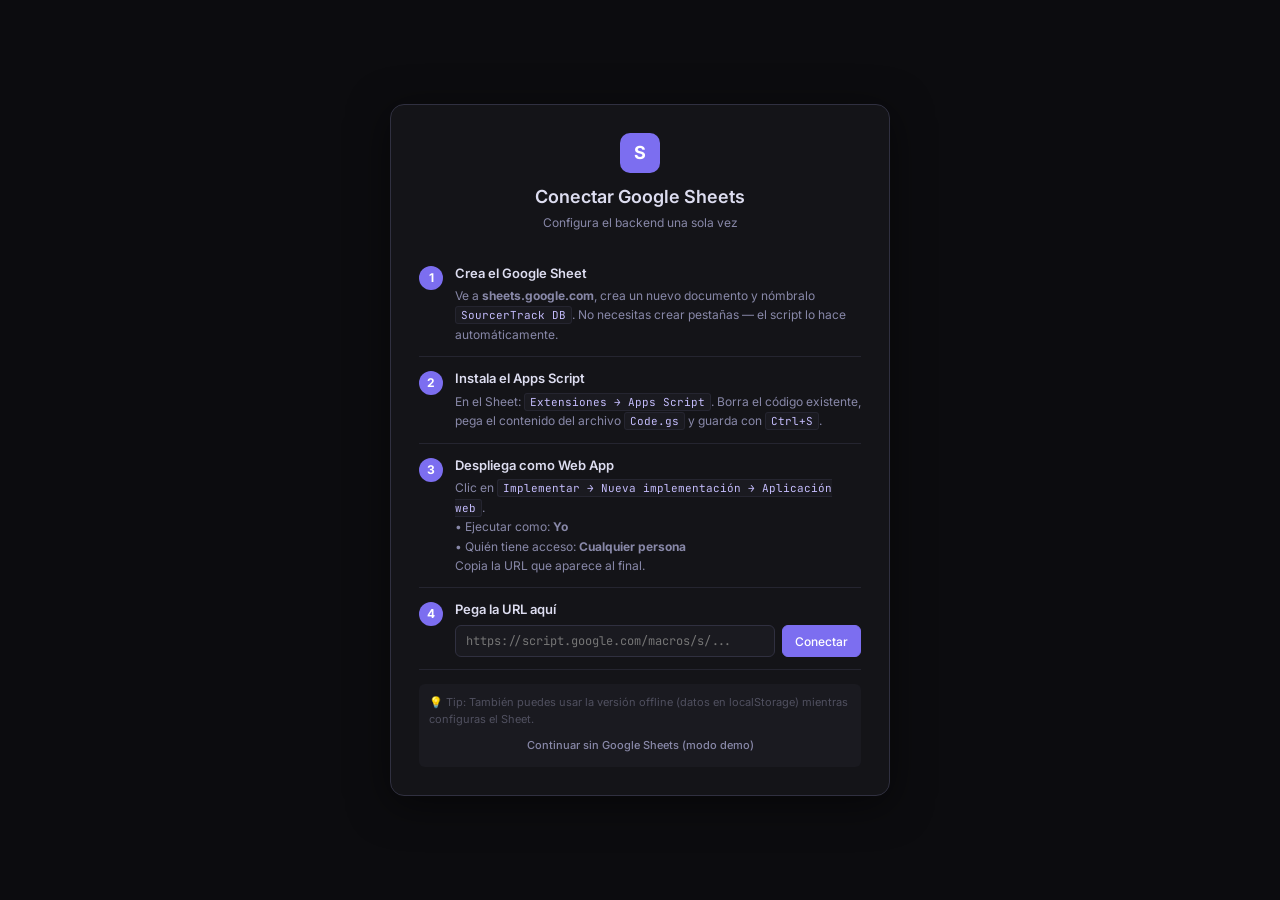
==== commit 7b820d89: "Add files via upload" ====
--- a/index.html
+++ b/index.html
@@ -458,11 +458,11 @@
 </div>
 
 <!-- SourcerTrack scripts — cargar en este orden exacto -->
-<script src="config.js" defer></script>
-<script src="api.js"    defer></script>
-<script src="utils.js"  defer></script>
-<script src="views.js"  defer></script>
-<script src="panel.js"  defer></script>
-<script src="app.js"    defer></script>
+<script src="config.js?v=20260529-2" defer></script>
+<script src="api.js?v=20260529-2"    defer></script>
+<script src="utils.js?v=20260529-2"  defer></script>
+<script src="views.js?v=20260529-2"  defer></script>
+<script src="panel.js?v=20260529-2"  defer></script>
+<script src="app.js?v=20260529-2"    defer></script>
 </body>
 </html>
--- a/styles.css
+++ b/styles.css
@@ -1,986 +1,505 @@
-@import url('https://fonts.googleapis.com/css2?family=DM+Sans:ital,opsz,wght@0,9..40,300;0,9..40,400;0,9..40,500;0,9..40,600;0,9..40,700;1,9..40,400&family=JetBrains+Mono:wght@400;500&display=swap');
-
+@import url('https://fonts.googleapis.com/css2?family=Inter:wght@300;400;500;600&family=JetBrains+Mono:wght@400;500&display=swap');
 *,*::before,*::after{box-sizing:border-box;margin:0;padding:0}
 
-/* ══════════════════════════════════════════════════════════
-   TOKENS — Modo oscuro (default) — Azul-negro profundo
-══════════════════════════════════════════════════════════ */
+/* Modo noche (default) */
 :root{
-  --bg:  #07111d;
-  --bg2: #0d1a26;
-  --bg3: #111f2e;
-  --bg4: #172435;
-  --border:  #1c2d3f;
-  --border2: #243546;
-  --border3: #2e4259;
-  --txt:  #e2eaf3;
-  --txt2: #7a93aa;
-  --txt3: #3f5668;
-
-  --p:   #2563eb;
-  --p2:  #3b82f6;
-  --p3:  #93c5fd;
-  --pbg: rgba(37,99,235,.1);
-  --pborder: rgba(37,99,235,.3);
-
-  --green:   #10b981;
-  --gbg:     rgba(16,185,129,.1);
-  --gborder: rgba(16,185,129,.3);
-
-  --amber:   #f59e0b;
-  --abg:     rgba(245,158,11,.1);
-  --aborder: rgba(245,158,11,.3);
-
-  --red:     #ef4444;
-  --rbg:     rgba(239,68,68,.1);
-  --rborder: rgba(239,68,68,.3);
-
-  --blue:    #38bdf8;
-  --bbg:     rgba(56,189,248,.1);
-  --bborder: rgba(56,189,248,.3);
-
-  --pink:    #ec4899;
-  --pinkbg:  rgba(236,72,153,.1);
-
-  --font:'DM Sans',system-ui,sans-serif;
-  --mono:'JetBrains Mono',monospace;
-  --r:5px;--r2:9px;--r3:14px;
-
-  --shadow-sm: 0 1px 3px rgba(0,0,0,.4), 0 0 0 1px rgba(255,255,255,.03);
-  --shadow-md: 0 4px 16px rgba(0,0,0,.5), 0 0 0 1px rgba(255,255,255,.04);
-  --shadow-lg: 0 12px 40px rgba(0,0,0,.7), 0 0 0 1px rgba(255,255,255,.05);
-}
-
-/* ══════════════════════════════════════════════════════════
-   TOKENS — Modo día — Buk / LinkedIn
-══════════════════════════════════════════════════════════ */
+  --bg:#0c0c0f;--bg2:#141418;--bg3:#1a1a20;--bg4:#212128;
+  --border:#252530;--border2:#303040;--border3:#3a3a4a;
+  --txt:#ddddf0;--txt2:#8888a8;--txt3:#50505f;
+  --p:#7c6ef0;--p2:#9d91f5;--p3:#c4bcfc;--pbg:#7c6ef012;--pborder:#7c6ef035;
+  --green:#2dd4a0;--gbg:#2dd4a012;--gborder:#2dd4a035;
+  --amber:#f0a940;--abg:#f0a94012;--aborder:#f0a94035;
+  --red:#e05c5c;--rbg:#e05c5c12;--rborder:#e05c5c35;
+  --blue:#5b9cf0;--bbg:#5b9cf012;--bborder:#5b9cf035;
+  --pink:#e06cc0;--pinkbg:#e06cc012;
+  --font:'Inter',system-ui,sans-serif;--mono:'JetBrains Mono',monospace;
+  --r:6px;--r2:10px;--r3:14px;
+}
+
+/* Modo día — :root[data-theme="light"] tiene mayor especificidad que :root solo */
 :root[data-theme="light"]{
-  --bg:  #f0f4f9;
-  --bg2: #ffffff;
-  --bg3: #e8edf5;
-  --bg4: #dde4ef;
-  --border:  #ccd5e3;
-  --border2: #b0bfd3;
-  --border3: #90a3be;
-  --txt:  #0a1628;
-  --txt2: #3b5070;
-  --txt3: #7d93ae;
-
-  --p:   #0a66c2;
-  --p2:  #0b76dc;
-  --p3:  #3a8ee8;
-  --pbg: rgba(10,102,194,.08);
-  --pborder: rgba(10,102,194,.25);
-
-  --green:   #057642;
-  --gbg:     rgba(5,118,66,.08);
-  --gborder: rgba(5,118,66,.25);
-
-  --amber:   #b45309;
-  --abg:     rgba(180,83,9,.08);
-  --aborder: rgba(180,83,9,.25);
-
-  --red:     #c0392b;
-  --rbg:     rgba(192,57,43,.08);
-  --rborder: rgba(192,57,43,.25);
-
-  --blue:    #0a66c2;
-  --bbg:     rgba(10,102,194,.08);
-  --bborder: rgba(10,102,194,.25);
-
-  --pink:    #9b2c8e;
-  --pinkbg:  rgba(155,44,142,.08);
-
-  --shadow-sm: 0 1px 3px rgba(10,22,40,.1);
-  --shadow-md: 0 4px 16px rgba(10,22,40,.12);
-  --shadow-lg: 0 12px 40px rgba(10,22,40,.18);
-}
-
-/* ══════════════════════════════════════════════════════════
-   BASE
-══════════════════════════════════════════════════════════ */
-html{ -webkit-font-smoothing:antialiased; -moz-osx-font-smoothing:grayscale; }
-
-body{
-  font-family:var(--font);
-  background:var(--bg);
-  color:var(--txt);
-  font-size:13px;
-  line-height:1.55;
-  min-height:100vh;
-  overflow:hidden;
-  letter-spacing:-.01em;
-}
-
-::-webkit-scrollbar{width:5px;height:5px}
-::-webkit-scrollbar-track{background:transparent}
-::-webkit-scrollbar-thumb{background:var(--border2);border-radius:10px}
-::-webkit-scrollbar-thumb:hover{background:var(--border3)}
-
-/* ══════════════════════════════════════════════════════════
-   LAYOUT
-══════════════════════════════════════════════════════════ */
+  --bg:#f3f6fb;
+  --bg2:#ffffff;
+  --bg3:#edf1f7;
+  --bg4:#e2e8f3;
+  --border:#d0d9e8;
+  --border2:#b8c6db;
+  --border3:#a0b0cc;
+  --txt:#0a1628;
+  --txt2:#4a5c7a;
+  --txt3:#8a9ab8;
+  --p:#0a66c2;
+  --p2:#0d7de8;
+  --p3:#3394f0;
+  --pbg:#0a66c215;
+  --pborder:#0a66c235;
+  --green:#057642;
+  --gbg:#05764215;
+  --gborder:#05764230;
+  --amber:#b45309;
+  --abg:#b4530915;
+  --aborder:#b4530930;
+  --red:#c0392b;
+  --rbg:#c0392b15;
+  --rborder:#c0392b30;
+  --blue:#0a66c2;
+  --bbg:#0a66c215;
+  --bborder:#0a66c235;
+  --pink:#9b2c8e;
+  --pinkbg:#9b2c8e15;
+}
+
+
+body{font-family:var(--font);background:var(--bg);color:var(--txt);font-size:13px;line-height:1.5;min-height:100vh;overflow:hidden}
 #app{display:flex;height:100vh;overflow:hidden}
-#main{flex:1;overflow:hidden;display:flex;flex-direction:column}
-
-/* ══════════════════════════════════════════════════════════
-   SIDEBAR
-══════════════════════════════════════════════════════════ */
-#sb{
-  width:228px;
-  flex-shrink:0;
-  background:var(--bg2);
-  border-right:1px solid var(--border);
-  display:flex;
-  flex-direction:column;
-  position:relative;
-}
-
-/* Accent line left edge */
-#sb::before{
-  content:'';
-  position:absolute;
-  left:0;top:0;bottom:0;
-  width:2px;
-  background:linear-gradient(to bottom, var(--p), var(--blue) 60%, transparent);
-  opacity:.5;
-}
-
-.sb-logo{
-  padding:14px 14px 12px;
-  border-bottom:1px solid var(--border);
-  display:flex;
-  align-items:center;
-  gap:9px;
-}
-
-.sb-mark{
-  width:28px;height:28px;
-  background:linear-gradient(135deg, var(--p), var(--blue));
-  border-radius:7px;
-  display:flex;align-items:center;justify-content:center;
-  font-size:12px;font-weight:700;color:#fff;
-  flex-shrink:0;
-  box-shadow:0 2px 8px rgba(37,99,235,.35);
-}
-
-.sb-title{font-size:13px;font-weight:600;letter-spacing:-.02em;color:var(--txt)}
+#sb{width:232px;flex-shrink:0;background:var(--bg2);border-right:1px solid var(--border);display:flex;flex-direction:column}
+.sb-logo{padding:14px 14px 11px;border-bottom:1px solid var(--border);display:flex;align-items:center;gap:8px}
+.sb-mark{width:26px;height:26px;background:var(--p);border-radius:6px;display:flex;align-items:center;justify-content:center;font-size:12px;font-weight:700;color:#fff;flex-shrink:0}
+.sb-title{font-size:14px;font-weight:600;letter-spacing:-.3px}
 .sb-ver{font-size:10px;color:var(--txt3);font-family:var(--mono)}
-
-.sb-scroll{flex:1;overflow-y:auto;padding:6px 6px}
-
-.sbl{
-  font-size:9px;
-  text-transform:uppercase;
-  letter-spacing:.14em;
-  color:var(--txt3);
-  padding:12px 9px 3px;
-  font-weight:600;
-}
-
-.ni{
-  display:flex;align-items:center;gap:8px;
-  padding:7px 9px;
-  border-radius:var(--r2);
-  cursor:pointer;
-  color:var(--txt2);
-  font-size:12px;font-weight:500;
-  transition:all .13s;
-  border:none;background:none;
-  width:100%;text-align:left;
-  margin-bottom:1px;
-  position:relative;
-}
+.sb-scroll{flex:1;overflow-y:auto;padding:6px}
+.sbl{font-size:9px;text-transform:uppercase;letter-spacing:.12em;color:var(--txt3);padding:10px 8px 3px;font-weight:600}
+.ni{display:flex;align-items:center;gap:8px;padding:7px 8px;border-radius:var(--r);cursor:pointer;color:var(--txt2);font-size:12px;font-weight:500;transition:all .1s;border:none;background:none;width:100%;text-align:left;margin-bottom:1px}
 .ni:hover{background:var(--bg3);color:var(--txt)}
-.ni.active{
-  background:var(--pbg);
-  color:var(--p2);
-  font-weight:600;
-}
-.ni.active::before{
-  content:'';
-  position:absolute;
-  left:-6px;top:6px;bottom:6px;
-  width:2px;border-radius:2px;
-  background:var(--p);
-}
-.ni .ic{width:14px;height:14px;flex-shrink:0;opacity:.5;transition:opacity .13s}
-.ni:hover .ic{opacity:.8}
+.ni.active{background:var(--pbg);color:var(--p2)}
+.ni .ic{width:14px;height:14px;flex-shrink:0;opacity:.6}
 .ni.active .ic{opacity:1}
 .ni .dot{width:7px;height:7px;border-radius:50%;flex-shrink:0}
-
-/* Notification badge */
-.nb{
-  display:inline-flex;align-items:center;justify-content:center;
-  background:var(--pbg);
-  color:var(--p2);
-  font-size:9px;font-weight:600;
-  min-width:16px;height:16px;
-  border-radius:8px;
-  padding:0 4px;
-  font-family:var(--mono);
-  margin-left:auto;
-}
-.nb.live{background:var(--gbg);color:var(--green)}
+.nb{margin-left:auto;background:var(--bg4);color:var(--txt3);font-size:10px;padding:1px 5px;border-radius:6px;font-family:var(--mono)}
+.nb.live{background:var(--pbg);color:var(--p2)}
 .nb.warn{background:var(--abg);color:var(--amber)}
 .nb.danger{background:var(--rbg);color:var(--red)}
 
-/* Pulse notification */
+/* Toggle switch */
+#stale-toggle:checked + span { background: var(--green); }
+#stale-toggle:checked + span::before { transform: translateX(18px); }
+#stale-toggle-track::before {
+  content:''; position:absolute; width:16px; height:16px;
+  left:3px; bottom:3px; background:#fff; border-radius:50%; transition:.2s;
+} — pulsa para llamar la atención */
 .notif-ping{
-  display:inline-block;
-  width:8px;height:8px;
-  border-radius:50%;
+  display:none;
+  margin-left:auto;
   background:var(--red);
-  animation:pulse-ring 1.4s ease-in-out infinite;
-}
-@keyframes pulse-ring{
-  0%{box-shadow:0 0 0 0 rgba(239,68,68,.5)}
-  70%{box-shadow:0 0 0 7px rgba(239,68,68,0)}
-  100%{box-shadow:0 0 0 0 rgba(239,68,68,0)}
-}
-
+  color:#fff;
+  font-size:9px;
+  font-weight:700;
+  font-family:var(--mono);
+  padding:1px 5px;
+  border-radius:10px;
+  min-width:16px;
+  text-align:center;
+  animation:ping-pulse 1.2s ease-in-out infinite;
+  box-shadow:0 0 0 0 rgba(224,92,92,.5);
+}
+@keyframes ping-pulse{
+  0%   { box-shadow:0 0 0 0 rgba(224,92,92,.5); }
+  50%  { box-shadow:0 0 0 5px rgba(224,92,92,.0); }
+  100% { box-shadow:0 0 0 0 rgba(224,92,92,.0); }
+}
 .sb-div{height:1px;background:var(--border);margin:5px 4px}
-
-.sb-foot{
-  padding:10px 12px;
-  border-top:1px solid var(--border);
-  flex-shrink:0;
-}
-
-.sync-status{
-  display:flex;align-items:center;gap:6px;
-  font-size:10px;color:var(--txt3);
-  margin-bottom:6px;
-  font-family:var(--mono);
-}
-.dot{width:6px;height:6px;border-radius:50%;flex-shrink:0;background:var(--txt3)}
-.sync-ok .dot{background:var(--green)}
-.sync-error .dot{background:var(--red)}
-.sync-loading .dot{background:var(--amber);animation:spin .8s linear infinite}
-.sync-offline .dot{background:var(--txt3)}
-@keyframes spin{to{transform:rotate(360deg)}}
-
-.switch-btn{
-  display:block;width:100%;
-  padding:6px 9px;
-  border-radius:var(--r2);
-  border:1px solid var(--border2);
-  background:transparent;
-  color:var(--txt3);
-  font-size:11px;font-family:var(--font);font-weight:500;
-  cursor:pointer;text-align:left;
-  transition:all .13s;
-  margin-bottom:3px;
-}
-.switch-btn:hover{background:var(--bg3);color:var(--txt);border-color:var(--border3)}
-
-/* ══════════════════════════════════════════════════════════
-   TOPBAR
-══════════════════════════════════════════════════════════ */
-.topbar{
-  padding:11px 18px;
-  border-bottom:1px solid var(--border);
-  display:flex;align-items:center;gap:10px;
-  background:var(--bg2);
-  flex-shrink:0;
-}
-.topbar h1{font-size:14px;font-weight:600;flex:1;letter-spacing:-.02em}
-
-/* ══════════════════════════════════════════════════════════
-   BUTTONS
-══════════════════════════════════════════════════════════ */
-.btn{
-  display:inline-flex;align-items:center;gap:5px;
-  padding:6px 12px;
-  border-radius:var(--r);
-  font-size:12px;font-weight:500;
-  cursor:pointer;
-  border:1px solid var(--border2);
-  background:var(--bg3);
-  color:var(--txt2);
-  font-family:var(--font);
-  transition:all .12s;
-  white-space:nowrap;
-  letter-spacing:-.01em;
-}
-.btn:hover{background:var(--bg4);color:var(--txt);border-color:var(--border3)}
-.btn:active{transform:translateY(1px)}
-
-.btn-p{
-  background:var(--p);border-color:var(--p);color:#fff;
-  box-shadow:0 1px 4px rgba(37,99,235,.25);
-}
-.btn-p:hover{background:var(--p2);border-color:var(--p2);filter:brightness(1.08)}
-:root[data-theme="light"] .btn-p{box-shadow:0 1px 4px rgba(10,102,194,.2)}
-
+.sb-foot{padding:10px 14px;border-top:1px solid var(--border);flex-shrink:0}
+.uchip{display:flex;align-items:center;gap:7px;padding:7px 8px;background:var(--bg3);border-radius:var(--r);margin-bottom:6px}
+.uava{width:24px;height:24px;border-radius:50%;display:flex;align-items:center;justify-content:center;font-size:10px;font-weight:700;flex-shrink:0}
+.uname{font-size:12px;font-weight:500;overflow:hidden;text-overflow:ellipsis;white-space:nowrap}
+.urole{font-size:10px;color:var(--txt3)}
+.switch-btn{width:100%;font-size:11px;padding:4px 8px;border-radius:var(--r);border:1px solid var(--border2);background:transparent;color:var(--txt3);cursor:pointer;text-align:left;margin-bottom:4px;font-family:var(--font)}
+.switch-btn:hover{background:var(--bg3);color:var(--txt2)}
+#main{flex:1;overflow:hidden;display:flex;flex-direction:column}
+.topbar{padding:11px 18px;border-bottom:1px solid var(--border);display:flex;align-items:center;gap:10px;background:var(--bg2);flex-shrink:0}
+.topbar h1{font-size:14px;font-weight:600;flex:1}
+.sync-status{display:inline-flex;align-items:center;gap:5px;font-size:11px;padding:3px 8px;border-radius:10px;font-weight:500}
+.sync-ok{background:var(--gbg);color:var(--green)}
+.sync-loading{background:var(--pbg);color:var(--p2)}
+.sync-error{background:var(--rbg);color:var(--red)}
+.sync-offline{background:var(--abg);color:var(--amber)}
+.content{flex:1;overflow-y:auto;padding:18px}
+.btn{display:inline-flex;align-items:center;gap:5px;padding:6px 12px;border-radius:var(--r);font-size:12px;font-weight:500;cursor:pointer;border:1px solid var(--border2);background:var(--bg3);color:var(--txt2);font-family:var(--font);transition:all .1s;white-space:nowrap}
+.btn:hover{background:var(--bg4);color:var(--txt)}
+.btn-p{background:var(--p);border-color:var(--p);color:#fff}
+.btn-p:hover{background:var(--p2);border-color:var(--p2);color:#fff}
 .btn-sm{padding:4px 9px;font-size:11px}
-.btn-ghost{background:transparent;border-color:transparent;color:var(--txt3)}
-.btn-ghost:hover{background:var(--bg3);border-color:var(--border);color:var(--txt2)}
-.btn-danger{border-color:var(--rborder);color:var(--red);background:transparent}
+.btn-ghost{background:transparent;border-color:transparent}
+.btn-ghost:hover{background:var(--bg3);border-color:var(--border)}
+.btn-danger{border-color:var(--rborder);color:var(--red)}
 .btn-danger:hover{background:var(--rbg)}
-.btn-green{border-color:var(--gborder);color:var(--green);background:transparent}
+.btn-green{border-color:var(--gborder);color:var(--green)}
 .btn-green:hover{background:var(--gbg)}
-.btn-amber{border-color:var(--aborder);color:var(--amber);background:transparent}
+.btn-amber{border-color:var(--aborder);color:var(--amber)}
 .btn-amber:hover{background:var(--abg)}
 .btn:disabled{opacity:.35;cursor:not-allowed;pointer-events:none}
-
-/* ══════════════════════════════════════════════════════════
-   METRIC CARDS
-══════════════════════════════════════════════════════════ */
-.mg{display:flex;gap:10px;flex-wrap:wrap;margin-bottom:16px}
-.mc{
+.mg{display:grid;grid-template-columns:repeat(4,1fr);gap:9px;margin-bottom:16px}
+.mc{background:var(--bg2);border:1px solid var(--border);border-radius:var(--r2);padding:13px 15px}
+.mcl{font-size:10px;color:var(--txt3);text-transform:uppercase;letter-spacing:.09em;margin-bottom:5px}
+.mcv{font-size:22px;font-weight:600;line-height:1;font-family:var(--mono)}
+.mcs{font-size:11px;color:var(--txt3);margin-top:3px}
+.mv-p{color:var(--p2)}.mv-g{color:var(--green)}.mv-a{color:var(--amber)}.mv-r{color:var(--red)}
+.fb{display:flex;gap:7px;align-items:center;margin-bottom:12px;flex-wrap:wrap}
+.fb input,.fb select{background:var(--bg2);border:1px solid var(--border2);color:var(--txt);border-radius:var(--r);padding:5px 9px;font-size:12px;font-family:var(--font);outline:none}
+.fb input{flex:1;min-width:160px}
+.fb input:focus,.fb select:focus{border-color:var(--p)}
+.fb select option{background:var(--bg2)}
+.tw{background:var(--bg2);border:1px solid var(--border);border-radius:var(--r2);overflow:hidden}
+table{width:100%;border-collapse:collapse;font-size:12px}
+thead th{padding:8px 12px;text-align:left;font-size:10px;text-transform:uppercase;letter-spacing:.08em;color:var(--txt3);background:var(--bg3);border-bottom:1px solid var(--border);font-weight:600;white-space:nowrap}
+tbody tr{border-bottom:1px solid var(--border);cursor:pointer;transition:background .08s}
+tbody tr:last-child{border-bottom:none}
+tbody tr:hover{background:var(--bg3)}
+tbody tr.stale{border-left:3px solid var(--amber)}
+tbody td{padding:9px 12px;vertical-align:middle}
+.tdn{font-weight:500;font-size:12px}
+.tdl{display:inline-flex;align-items:center;gap:3px;color:var(--p2);font-size:10px;text-decoration:none;margin-top:2px}
+.tdl:hover{text-decoration:underline}
+.chip{display:inline-block;font-size:10px;font-family:var(--mono);padding:1px 5px;background:var(--bg3);border:1px solid var(--border);border-radius:3px;color:var(--txt2);margin:1px}
+.nr{padding:36px;text-align:center;color:var(--txt3);font-size:12px}
+.ct{font-size:10px;color:var(--txt3);margin-top:6px;text-align:right}
+.stale-tag{display:inline-flex;align-items:center;gap:3px;font-size:10px;color:var(--amber);font-weight:600}
+.stale-tag::before{content:'⚠';font-size:10px}
+.badge{display:inline-flex;align-items:center;font-size:10px;font-weight:600;padding:2px 7px;border-radius:12px;white-space:nowrap}
+.ba{background:var(--gbg);color:var(--green)}
+.br{background:var(--rbg);color:var(--red)}
+/* Por revisar legacy — verde pálido, estado válido */
+.brev{background:rgba(45,212,160,.08);color:#5ecea0;border:1px solid rgba(45,212,160,.2)}
+/* Por validar — naranja, pendiente de validación humana */
+.bval{background:var(--abg);color:var(--amber);border:1px solid var(--aborder)}
+.bpr{background:var(--abg);color:var(--amber)} /* compat legacy */
+.bpool{background:var(--bg4);color:var(--txt3);border:1px solid var(--border2)}
+.bpc{background:var(--pbg);color:var(--p2);border:1px solid var(--pborder)}
+.bco{background:var(--bbg);color:var(--blue)}
+.bref{background:#5b9cf015;color:var(--blue);border:1px solid var(--bborder)}
+.bhired{background:var(--gbg);color:var(--green);border:1px solid var(--gborder);font-weight:700}
+.bsc{background:var(--pbg);color:var(--p3)}
+.bei{background:#a78bfa15;color:#a78bfa}
+.bem{background:var(--pinkbg);color:var(--pink)}
+.bmi{background:var(--gbg);color:var(--green)}
+.bde{background:var(--bg4);color:var(--txt3)}
+.psr{display:flex;gap:2px;flex-wrap:wrap}
+.ps{font-size:9px;padding:2px 6px;border-radius:2px;background:var(--bg4);color:var(--txt3);border:1px solid var(--border)}
+.ps.done{background:var(--gbg);color:var(--green);border-color:var(--gborder)}
+.ps.cur{background:var(--pbg);color:var(--p2);border-color:var(--pborder);font-weight:600}
+.ps.disc{background:var(--rbg);color:var(--red);border-color:var(--rborder)}
+.timeline{display:flex;flex-direction:column;gap:6px;margin-top:6px}
+.tl-item{display:flex;gap:10px;align-items:flex-start;font-size:11px}
+.tl-dot{width:8px;height:8px;border-radius:50%;flex-shrink:0;margin-top:3px}
+.tl-dot.done{background:var(--green)}
+.tl-dot.cur{background:var(--p)}
+.tl-dot.empty{background:var(--bg4);border:1px solid var(--border2)}
+.tl-stage{font-weight:500;color:var(--txt);min-width:120px}
+.tl-date{color:var(--txt3);font-family:var(--mono)}
+.tl-days{font-size:10px;padding:1px 5px;border-radius:3px;font-weight:600}
+.tl-days.ok{background:var(--gbg);color:var(--green)}
+.tl-days.warn{background:var(--abg);color:var(--amber)}
+.tl-days.danger{background:var(--rbg);color:var(--red)}
+#panel{width:0;overflow:hidden;transition:width .22s ease;border-left:0 solid var(--border);background:var(--bg2);flex-shrink:0;display:flex;flex-direction:column}
+#panel.open{width:400px;border-left-width:1px}
+.pi{width:400px;padding:16px;overflow-y:auto;flex:1}
+.pc{background:var(--bg3);border:1px solid var(--border);color:var(--txt2);border-radius:var(--r);padding:3px 7px;cursor:pointer;font-size:14px;line-height:1}
+.pava{width:38px;height:38px;border-radius:50%;background:var(--pbg);border:1px solid var(--pborder);display:flex;align-items:center;justify-content:center;font-weight:700;font-size:13px;color:var(--p2);flex-shrink:0}
+.psec{margin-bottom:14px}
+.pst{font-size:9px;text-transform:uppercase;letter-spacing:.12em;color:var(--txt3);margin-bottom:6px;font-weight:600}
+.pr{display:flex;justify-content:space-between;align-items:center;padding:5px 0;border-bottom:1px solid var(--border);font-size:12px}
+.pr:last-child{border-bottom:none}
+.prl{color:var(--txt3);font-size:11px}
+.pfb{background:var(--bg3);border:1px solid var(--border);border-radius:var(--r);padding:9px 11px;font-size:12px;color:var(--txt2);line-height:1.6;font-style:italic}
+.uf{background:var(--bg3);border:1px solid var(--border);border-radius:var(--r);padding:11px}
+.uf select,.uf input,.uf textarea{width:100%;background:var(--bg2);border:1px solid var(--border2);color:var(--txt);border-radius:var(--r);padding:6px 9px;font-size:12px;font-family:var(--font);margin-bottom:7px;outline:none}
+.uf textarea{resize:none;height:60px}
+.uf select:focus,.uf input:focus,.uf textarea:focus{border-color:var(--p)}
+.uf label{font-size:10px;color:var(--txt3);display:block;margin-bottom:2px}
+.uf .ro{background:var(--bg2);border:1px solid var(--border);border-radius:var(--r);padding:6px 9px;font-size:12px;color:var(--txt3);margin-bottom:7px;font-style:italic}
+.email-preview{background:var(--bg3);border:1px solid var(--border);border-radius:var(--r);padding:12px;font-size:12px;line-height:1.7;margin-top:8px}
+.email-preview .ep-to{font-size:11px;color:var(--txt3);margin-bottom:6px}
+.email-preview .ep-subject{font-weight:600;margin-bottom:8px;padding-bottom:6px;border-bottom:1px solid var(--border)}
+.email-preview .ep-body{color:var(--txt2);white-space:pre-wrap}
+.aib{background:var(--pbg);border:1px solid var(--pborder);border-radius:var(--r2);padding:14px;margin-top:10px;overflow:visible}
+.ait{display:flex;align-items:center;gap:6px;font-size:11px;font-weight:600;color:var(--p2);margin-bottom:7px}
+.aio{
+  font-size:12px;
+  color:var(--txt2);
+  line-height:1.8;
+  white-space:pre-wrap;
+  /* Sin max-height fijo — se expande con el contenido */
+  max-height:none;
+  overflow-y:visible;
+  padding-right:4px;
+}
+/* Cuando está dentro del panel lateral, sí ponemos scroll para no romper el layout */
+#panel .aio{
+  max-height:400px;
+  overflow-y:auto;
+  padding-right:6px;
+}
+/* Cuando está en la vista de analytics (pantalla completa), sin límite */
+#analytics-body .aio, #v-analytics .aio {
+  max-height:none;
+  overflow-y:visible;
+}
+.spin{width:12px;height:12px;border:2px solid var(--border2);border-top-color:var(--p);border-radius:50%;animation:sp .7s linear infinite;flex-shrink:0}
+@keyframes sp{to{transform:rotate(360deg)}}
+.mbg{display:none;position:fixed;inset:0;background:rgba(0,0,0,.78);z-index:200;align-items:center;justify-content:center}
+.mbg.open{display:flex}
+.mbox{background:var(--bg2);border:1px solid var(--border2);border-radius:var(--r3);width:520px;max-height:90vh;overflow-y:auto;padding:20px;box-shadow:0 8px 40px rgba(0,0,0,.6)}
+.mbox h2{font-size:14px;font-weight:600;margin-bottom:14px}
+.fg{display:flex;flex-direction:column;gap:4px;margin-bottom:10px}
+.fg.h{flex:1}.frow{display:flex;gap:10px}
+.fg label{font-size:11px;color:var(--txt2);font-weight:500}
+.fg input,.fg select,.fg textarea{background:var(--bg3);border:1px solid var(--border2);color:var(--txt);border-radius:var(--r);padding:7px 10px;font-size:12px;font-family:var(--font);outline:none;transition:border-color .1s}
+.fg input:focus,.fg select:focus,.fg textarea:focus{border-color:var(--p)}
+.fg select option{background:var(--bg2)}
+.fg textarea{resize:vertical;min-height:60px}
+
+/* Estilo mejorado para el botón de subir archivos (PDFs) */
+input[type="file"]::file-selector-button {
+  background: var(--bg3);
+  border: 1px solid var(--border2);
+  color: var(--txt);
+  padding: 4px 10px;
+  border-radius: 4px;
+  cursor: pointer;
+  margin-right: 10px;
+  font-family: var(--font);
+  font-size: 11px;
+  transition: all 0.15s;
+}
+input[type="file"]::file-selector-button:hover {
+  background: var(--bg4);
+  border-color: var(--pborder);
+  color: var(--p2);
+}
+
+.fhint{font-size:10px;color:var(--txt3);margin-top:1px}
+.fnote{font-size:11px;color:var(--txt2);padding:8px 10px;background:var(--pbg);border-radius:var(--r);border-left:2px solid var(--p);margin-bottom:10px}
+.ma{display:flex;justify-content:flex-end;gap:7px;margin-top:14px}
+#toasts{position:fixed;top:12px;right:12px;z-index:300;display:flex;flex-direction:column;gap:7px;width:295px}
+.toast{background:var(--bg2);border:1px solid var(--border2);border-radius:var(--r2);padding:10px 13px;display:flex;gap:8px;animation:tin .2s ease;box-shadow:0 4px 16px rgba(0,0,0,.4)}
+.toast.ok{border-left:3px solid var(--green)}.toast.inf{border-left:3px solid var(--p)}
+.toast.wrn{border-left:3px solid var(--amber)}.toast.err{border-left:3px solid var(--red)}
+.ti{font-size:14px;flex-shrink:0;margin-top:1px}
+.tt{font-size:12px;font-weight:600;margin-bottom:1px}.tm{font-size:11px;color:var(--txt2)}
+@keyframes tin{from{transform:translateX(300px);opacity:0}to{transform:none;opacity:1}}
+#login{position:fixed;inset:0;background:var(--bg);display:flex;align-items:center;justify-content:center;z-index:400}
+
+/* Ajustado a 500px para que quepan bien los 3 roles en lugar de 2 */
+.lcard{background:var(--bg2);border:1px solid var(--border2);border-radius:var(--r3);width:500px;padding:28px;box-shadow:0 8px 40px rgba(0,0,0,.5)}
+.lcard h1{font-size:18px;font-weight:600;margin-bottom:4px;text-align:center}
+.lcard .lsub{font-size:12px;color:var(--txt2);text-align:center;margin-bottom:20px}
+.user-list{display:flex;flex-direction:column;gap:6px;margin-bottom:16px;max-height:340px;overflow-y:auto}
+.ul-item{display:flex;align-items:center;gap:10px;padding:10px 12px;border:1px solid var(--border2);border-radius:var(--r2);cursor:pointer;transition:all .12s;background:var(--bg3)}
+.ul-item:hover,.ul-item.sel{border-color:var(--p);background:var(--pbg)}
+.ul-ava{width:34px;height:34px;border-radius:50%;display:flex;align-items:center;justify-content:center;font-size:12px;font-weight:700;flex-shrink:0}
+.ul-info{flex:1}
+.ul-name{font-size:13px;font-weight:500}
+.ul-role{font-size:11px;color:var(--txt3);margin-top:1px}
+.hat-box{background:var(--bg3);border:1px solid var(--border2);border-radius:var(--r2);padding:14px;margin-bottom:14px;display:none}
+.hat-box.show{display:block}
+.hat-box h3{font-size:12px;color:var(--txt2);margin-bottom:10px;text-align:center}
+.hat-opts{display:flex;gap:8px}
+.hat-opt{flex:1;padding:12px;border:1px solid var(--border2);border-radius:var(--r2);cursor:pointer;text-align:center;transition:all .12s;background:var(--bg2)}
+.hat-opt:hover,.hat-opt.sel{border-color:var(--p);background:var(--pbg)}
+.ho-icon{font-size:20px;margin-bottom:5px}
+.ho-name{font-size:12px;font-weight:600;color:var(--txt)}
+.ho-desc{font-size:10px;color:var(--txt3);margin-top:2px;line-height:1.4}
+.stabs{display:flex;gap:4px;margin-bottom:12px;flex-wrap:wrap}
+.stab{padding:4px 10px;border-radius:12px;font-size:11px;cursor:pointer;border:1px solid var(--border2);background:var(--bg3);color:var(--txt2);transition:all .1s;font-family:var(--font)}
+.stab:hover{color:var(--txt)}
+.stab.active{background:var(--pbg);border-color:var(--pborder);color:var(--p2);font-weight:500}
+.ptabs{display:flex;gap:0;border-bottom:1px solid var(--border);margin-bottom:16px;overflow-x:auto}
+.ptab{padding:8px 14px;font-size:12px;cursor:pointer;border-bottom:2px solid transparent;color:var(--txt2);background:none;border-top:none;border-left:none;border-right:none;font-family:var(--font);transition:all .1s;white-space:nowrap;flex-shrink:0}
+.ptab.active{color:var(--txt);border-bottom-color:var(--p);font-weight:500}
+.pool-cfg{background:var(--bg3);border:1px solid var(--border);border-radius:var(--r2);padding:12px;margin-bottom:8px}
+.pool-cfg h3{font-size:13px;font-weight:600;margin-bottom:3px;display:flex;align-items:center;gap:6px}
+.squad-row{display:flex;gap:6px;align-items:flex-start;padding:5px 8px;background:var(--bg2);border-radius:var(--r);margin-bottom:3px;font-size:11px}
+.squad-row strong{color:var(--txt);min-width:65px;flex-shrink:0}
+.threshold-row{display:flex;align-items:center;justify-content:space-between;padding:10px 0;border-bottom:1px solid var(--border)}
+.threshold-row:last-child{border-bottom:none}
+.threshold-val{display:flex;align-items:center;gap:6px}
+.threshold-val input{width:55px;background:var(--bg3);border:1px solid var(--border2);color:var(--txt);border-radius:var(--r);padding:5px 8px;font-size:12px;font-family:var(--mono);outline:none;text-align:center}
+.kb{display:flex;gap:9px;overflow-x:auto;padding-bottom:5px}
+.kc{flex-shrink:0;width:196px;background:var(--bg2);border:1px solid var(--border);border-radius:var(--r2);overflow:hidden}
+.kch{padding:8px 11px;border-bottom:1px solid var(--border);display:flex;justify-content:space-between;align-items:center}
+.kct{font-size:10px;font-weight:600;text-transform:uppercase;letter-spacing:.07em}
+.kcc{font-family:var(--mono);font-size:10px;background:var(--bg3);padding:1px 5px;border-radius:6px;color:var(--txt3)}
+.kcards{padding:7px;display:flex;flex-direction:column;gap:6px;min-height:50px}
+.kcard{background:var(--bg3);border:1px solid var(--border);border-radius:var(--r);padding:8px 10px;cursor:pointer;transition:border-color .1s,transform .1s}
+.kcard:hover{border-color:var(--p);transform:translateY(-1px)}
+.kcard.stale-card-k{border-color:var(--aborder)}
+.kn{font-size:12px;font-weight:500;margin-bottom:2px}
+.km{font-size:10px;color:var(--txt3)}
+.ke{font-size:11px;color:var(--txt3);text-align:center;padding:9px}
+.ag{display:grid;grid-template-columns:1fr 1fr;gap:12px;margin-bottom:16px}
+.ac{background:var(--bg2);border:1px solid var(--border);border-radius:var(--r2);padding:15px}
+.ac h3{font-size:10px;font-weight:600;color:var(--txt3);margin-bottom:10px;text-transform:uppercase;letter-spacing:.08em}
+.sr{display:flex;justify-content:space-between;align-items:center;padding:5px 0;border-bottom:1px solid var(--border);font-size:12px}
+.sr:last-child{border-bottom:none}
+.sv{font-family:var(--mono);font-weight:600}
+.br-row{display:flex;align-items:center;gap:8px;margin-bottom:6px}
+.br-label{font-size:10px;color:var(--txt2);width:70px;text-align:right;font-family:var(--mono)}
+.br-track{flex:1;background:var(--bg3);border-radius:2px;height:16px;overflow:hidden}
+.br-fill{height:100%;border-radius:2px;display:flex;align-items:center;padding-left:5px;font-size:10px;font-weight:600}
+::-webkit-scrollbar{width:4px;height:4px}
+::-webkit-scrollbar-track{background:transparent}
+::-webkit-scrollbar-thumb{background:var(--border2);border-radius:2px}
+
+/* SETUP SCREEN */
+#setup{position:fixed;inset:0;background:var(--bg);display:flex;align-items:center;justify-content:center;z-index:500}
+.setup-card{background:var(--bg2);border:1px solid var(--border2);border-radius:var(--r3);width:500px;padding:28px;box-shadow:0 8px 40px rgba(0,0,0,.5)}
+.setup-step{display:flex;gap:12px;align-items:flex-start;padding:12px 0;border-bottom:1px solid var(--border)}
+.setup-step:last-child{border-bottom:none}
+.step-num{width:24px;height:24px;border-radius:50%;background:var(--p);color:#fff;font-size:12px;font-weight:700;display:flex;align-items:center;justify-content:center;flex-shrink:0;margin-top:2px}
+.step-body{flex:1}
+.step-title{font-size:13px;font-weight:600;margin-bottom:3px}
+.step-desc{font-size:12px;color:var(--txt2);line-height:1.6}
+.step-desc code{background:var(--bg3);border:1px solid var(--border);border-radius:3px;padding:1px 5px;font-family:var(--mono);font-size:11px;color:var(--p3)}
+
+/* =====================================
+   REVIEW VIEW — Revisión de candidatos
+   ===================================== */
+.rev-section { margin-bottom: 8px; }
+.rev-sec-title {
+  font-size: 11px;
+  font-weight: 600;
+  text-transform: uppercase;
+  letter-spacing: .08em;
+  color: var(--txt3);
+  margin-bottom: 10px;
+  display: flex;
+  align-items: center;
+  gap: 7px;
+}
+.rev-list { display: flex; flex-direction: column; gap: 10px; }
+.rev-card {
+  background: var(--bg2);
+  border: 1px solid var(--border);
+  border-radius: var(--r2);
+  padding: 14px;
+  transition: border-color .15s;
+}
+.rev-card:hover { border-color: var(--border2); }
+.rev-card-top {
+  display: flex;
+  gap: 12px;
+  align-items: flex-start;
+  margin-bottom: 8px;
+}
+.rev-name {
+  font-size: 13px;
+  font-weight: 600;
+  color: var(--txt);
+  margin-bottom: 3px;
+}
+.rev-meta {
+  font-size: 11px;
+  color: var(--txt2);
+  margin-bottom: 4px;
+}
+.rev-fb {
+  font-size: 11px;
+  color: var(--txt3);
+  font-style: italic;
+  margin-top: 4px;
+  border-left: 2px solid var(--border2);
+  padding-left: 8px;
+}
+.rev-actions { margin-top: 10px; border-top: 1px solid var(--border); padding-top: 10px; }
+.rev-comment {
+  width: 100%;
+  background: var(--bg3);
+  border: 1px solid var(--border2);
+  color: var(--txt);
+  border-radius: var(--r);
+  padding: 7px 9px;
+  font-size: 11px;
+  font-family: var(--font);
+  resize: vertical;
+  min-height: 52px;
+  box-sizing: border-box;
+  outline: none;
+}
+.rev-comment:focus { border-color: var(--p); }
+.btn-green {
+  background: rgba(45,212,160,.12);
+  color: var(--green);
+  border-color: rgba(45,212,160,.3);
+}
+.btn-green:hover { background: rgba(45,212,160,.22); }
+
+/* ── Mi Día layouts ─────────────────────────────────── */
+.today-grid-sourcer,
+.today-grid-recruiter {
+  display:grid;
+  grid-template-columns:1fr 1fr;
+  gap:12px;
+}
+.today-box {
   background:var(--bg2);
   border:1px solid var(--border);
   border-radius:var(--r2);
-  padding:12px 15px;
-  flex:1;min-width:110px;
-  transition:border-color .13s, transform .13s;
-}
-.mc:hover{border-color:var(--border3);transform:translateY(-1px)}
-.mcl{font-size:9px;color:var(--txt3);text-transform:uppercase;letter-spacing:.1em;margin-bottom:5px;font-weight:600}
-.mcv{font-size:22px;font-weight:700;line-height:1;font-family:var(--mono);letter-spacing:-.03em}
-.mcs{font-size:11px;color:var(--txt3);margin-top:3px}
-.mv-a{color:var(--amber)}
-.mv-g{color:var(--green)}
-.mv-p{color:var(--p2)}
-.mv-r{color:var(--red)}
-
-/* ══════════════════════════════════════════════════════════
-   TABLE
-══════════════════════════════════════════════════════════ */
-.tw{
-  background:var(--bg2);
-  border:1px solid var(--border);
-  border-radius:var(--r2);
-  overflow:hidden;
-  box-shadow:var(--shadow-sm);
-}
-table{width:100%;border-collapse:collapse}
-thead th{
-  padding:8px 10px;
-  font-size:10px;font-weight:600;
-  text-transform:uppercase;letter-spacing:.1em;
+  padding:12px;
+  overflow-y:auto;
+  max-height:340px;
+}
+.today-box-wide {
+  max-height:none;
+  overflow:visible;
+}
+.today-box-title {
+  font-size:11px;
+  font-weight:600;
+  text-transform:uppercase;
+  letter-spacing:.08em;
   color:var(--txt3);
-  border-bottom:1px solid var(--border);
-  background:var(--bg3);
-  text-align:left;white-space:nowrap;
-}
-tbody tr{
-  transition:background .08s;
-  cursor:pointer;
-  border-bottom:1px solid var(--border);
-}
-tbody tr:last-child{border-bottom:none}
-tbody tr:hover{background:var(--bg3)}
-tbody td{padding:9px 10px;font-size:12px;color:var(--txt2);vertical-align:middle}
-.tdn{font-weight:500;color:var(--txt);font-size:12px}
-.tdl{
-  font-size:10px;color:var(--p2);text-decoration:none;
-  display:inline-flex;align-items:center;gap:2px;
-  margin-top:1px;
-  opacity:.8;transition:opacity .1s;
-}
-.tdl:hover{opacity:1}
-.nr{text-align:center;padding:28px;color:var(--txt3);font-style:italic}
-.ct{font-size:11px;color:var(--txt3);padding:6px 10px;border-top:1px solid var(--border);font-family:var(--mono)}
-.stale td:first-child{border-left:2px solid var(--amber)}
-
-/* ══════════════════════════════════════════════════════════
-   BADGES
-══════════════════════════════════════════════════════════ */
-.badge{
-  display:inline-flex;align-items:center;
-  font-size:10px;font-weight:600;
-  padding:2px 8px;
-  border-radius:20px;
-  white-space:nowrap;
-  letter-spacing:.01em;
-}
-.ba{background:var(--gbg);color:var(--green);border:1px solid var(--gborder)}
-.br{background:var(--rbg);color:var(--red);border:1px solid var(--rborder)}
-.brev{background:rgba(16,185,129,.06);color:#6dd5b4;border:1px solid rgba(16,185,129,.15)}
-.bval{background:var(--abg);color:var(--amber);border:1px solid var(--aborder)}
-.bpr{background:var(--abg);color:var(--amber);border:1px solid var(--aborder)}
-.bpool{background:var(--bg4);color:var(--txt3);border:1px solid var(--border2)}
-.bpc{background:var(--pbg);color:var(--p2);border:1px solid var(--pborder)}
-.bco{background:var(--bbg);color:var(--blue);border:1px solid var(--bborder)}
-.bsc{background:rgba(99,102,241,.1);color:#a5b4fc;border:1px solid rgba(99,102,241,.25)}
-.bei{background:rgba(168,85,247,.1);color:#c084fc;border:1px solid rgba(168,85,247,.25)}
-.bem{background:var(--pinkbg);color:var(--pink);border:1px solid rgba(236,72,153,.25)}
-.bmi{background:rgba(245,158,11,.1);color:#fbbf24;border:1px solid rgba(245,158,11,.25)}
-.bref{background:var(--gbg);color:var(--green);border:1px solid var(--gborder)}
-.bhired{background:rgba(16,185,129,.15);color:#34d399;border:1px solid rgba(16,185,129,.35)}
-.bde{background:var(--rbg);color:var(--txt3);border:1px solid var(--border2)}
-
-/* CHIP (stack tags) */
-.chip{
-  display:inline-flex;
-  font-size:10px;font-weight:500;
-  padding:1px 7px;
-  border-radius:4px;
-  background:var(--bg3);
-  color:var(--txt2);
-  border:1px solid var(--border2);
-  margin:1px;
-}
-
-/* ══════════════════════════════════════════════════════════
-   REVIEW CARDS
-══════════════════════════════════════════════════════════ */
-.rev-section{margin-bottom:18px}
-.rev-sec-title{
-  font-size:10px;font-weight:700;
-  text-transform:uppercase;letter-spacing:.12em;
-  color:var(--txt3);
-  padding:0 0 7px 2px;
-  display:flex;align-items:center;gap:7px;
-  border-bottom:1px solid var(--border);
-  margin-bottom:8px;
-}
-.rev-list{display:flex;flex-direction:column;gap:8px}
-.rev-card{
-  background:var(--bg2);
-  border:1px solid var(--border);
-  border-radius:var(--r2);
-  padding:11px 13px;
-  transition:border-color .12s, box-shadow .12s, transform .1s;
-}
-.rev-card:hover{
-  border-color:var(--border3);
-  box-shadow:var(--shadow-sm);
-  transform:translateY(-1px);
-}
-.rev-card-top{display:flex;align-items:flex-start;gap:10px}
-.rev-name{font-size:13px;font-weight:600;color:var(--txt);letter-spacing:-.01em;margin-bottom:2px}
-.rev-meta{font-size:11px;color:var(--txt3);line-height:1.4}
-.rev-fb{
-  font-size:11px;color:var(--txt2);
-  font-style:italic;
-  margin-top:5px;
-  padding:5px 9px;
-  background:var(--bg3);
-  border-left:2px solid var(--border3);
-  border-radius:0 var(--r) var(--r) 0;
-}
-.rev-actions{display:flex;gap:6px;margin-top:9px}
-.rev-comment{font-size:11px;color:var(--txt2);margin-top:5px;font-style:italic}
-
-/* ══════════════════════════════════════════════════════════
-   KANBAN (Pipeline)
-══════════════════════════════════════════════════════════ */
-.kb{display:flex;gap:10px;overflow-x:auto;padding:2px 0 12px;flex:1}
-.kc{
-  flex-shrink:0;width:194px;
-  background:var(--bg2);
-  border:1px solid var(--border);
-  border-radius:var(--r2);
-  overflow:hidden;
-}
-.kch{
-  padding:9px 11px;
-  border-bottom:1px solid var(--border);
-  display:flex;justify-content:space-between;align-items:center;
-}
-.kct{font-size:10px;font-weight:700;text-transform:uppercase;letter-spacing:.08em}
-.kcc{
-  font-family:var(--mono);font-size:10px;
-  background:var(--bg3);padding:1px 6px;border-radius:5px;color:var(--txt3);
-}
-.kcards{padding:7px;display:flex;flex-direction:column;gap:5px;min-height:50px}
-.kcard{
+  margin-bottom:10px;
+  display:flex;
+  align-items:center;
+  gap:6px;
+}
+.today-card {
   background:var(--bg3);
   border:1px solid var(--border);
   border-radius:var(--r);
-  padding:8px 10px;
+  padding:9px 11px;
+  margin-bottom:7px;
   cursor:pointer;
-  transition:border-color .1s, transform .1s, box-shadow .1s;
-}
-.kcard:hover{border-color:var(--p);transform:translateY(-1px);box-shadow:var(--shadow-sm)}
-.kcard.stale-card-k{border-left:2px solid var(--amber)}
-.stale-card-k{border-left:2px solid var(--amber) !important}
-
-/* Pipeline stage tabs */
-.stabs{display:flex;gap:4px;overflow-x:auto;padding:12px 14px 0;flex-shrink:0}
-.stab{
-  padding:5px 11px;font-size:11px;font-weight:500;
-  border-radius:var(--r) var(--r) 0 0;
-  cursor:pointer;border:1px solid transparent;
-  color:var(--txt3);background:transparent;
-  font-family:var(--font);transition:all .1s;white-space:nowrap;
-}
-.stab:hover{color:var(--txt2)}
-.stab.active{
-  background:var(--bg2);
-  border-color:var(--border);
-  border-bottom-color:var(--bg2);
-  color:var(--p2);font-weight:600;
-}
-
-/* Stages timeline in panel */
-.timeline{display:flex;flex-direction:column;gap:4px;margin-top:6px}
-.tl-item{display:flex;align-items:center;gap:9px;padding:3px 0}
-.tl-dot{
-  width:7px;height:7px;border-radius:50%;flex-shrink:0;
-  background:var(--border2);
-  transition:background .15s;
-}
-.tl-item.done .tl-dot{background:var(--green)}
-.tl-item.cur .tl-dot{background:var(--p);box-shadow:0 0 0 3px var(--pbg)}
-.tl-stage{font-size:11px;color:var(--txt3);flex:1}
-.tl-item.done .tl-stage{color:var(--txt2)}
-.tl-item.cur .tl-stage{color:var(--txt);font-weight:600}
-.tl-date{font-size:10px;color:var(--txt3);font-family:var(--mono)}
-.tl-days span{font-size:10px;font-family:var(--mono);padding:1px 5px;border-radius:4px;font-weight:600}
-.tl-days .ok{background:var(--gbg);color:var(--green)}
-.tl-days .warn{background:var(--abg);color:var(--amber)}
-.tl-days .danger{background:var(--rbg);color:var(--red)}
-
-/* ══════════════════════════════════════════════════════════
-   PANEL (candidato detalle)
-══════════════════════════════════════════════════════════ */
-#panel{
-  width:0;overflow:hidden;
-  transition:width .22s cubic-bezier(.4,0,.2,1);
-  border-left:0 solid var(--border);
-  background:var(--bg2);
+  transition:border-color .1s, transform .08s;
+}
+.today-card:hover { border-color:var(--p); transform:translateY(-1px); }
+.today-card-action { border-color:var(--pborder); }
+.today-empty {
+  font-size:12px;
+  color:var(--txt3);
+  text-align:center;
+  padding:16px 8px;
+}
+/* Kanban inline en Mi Día */
+.today-kanban {
+  display:flex;
+  gap:10px;
+  overflow-x:auto;
+  padding-bottom:4px;
+  padding-top:4px;
+}
+.today-kanban-col {
   flex-shrink:0;
-  display:flex;flex-direction:column;
-}
-#panel.open{width:400px;border-left-width:1px}
-.pfb{
-  flex:1;overflow-y:auto;
-  padding:0;
-  display:flex;flex-direction:column;
-}
-.psec{border-top:1px solid var(--border);padding-top:0}
-.pst{
-  font-size:9px;font-weight:700;
-  text-transform:uppercase;letter-spacing:.14em;
-  color:var(--txt3);
-  padding:10px 14px 7px;
-  background:var(--bg3);
-  border-bottom:1px solid var(--border);
-}
-.pr{
-  display:flex;align-items:flex-start;gap:0;
-  padding:7px 14px;
-  border-bottom:1px solid var(--border);
-}
-.pr:last-child{border-bottom:none}
-.prl{
-  font-size:10px;color:var(--txt3);font-weight:600;
-  text-transform:uppercase;letter-spacing:.09em;
-  min-width:90px;padding-top:1px;
-}
-.pava{
-  width:38px;height:38px;border-radius:10px;
-  background:linear-gradient(135deg, var(--p), var(--blue));
-  display:flex;align-items:center;justify-content:center;
-  font-size:14px;font-weight:700;color:#fff;flex-shrink:0;
-  letter-spacing:-.02em;
-}
-.pc{
-  background:none;border:none;cursor:pointer;
-  color:var(--txt3);font-size:16px;padding:2px 6px;
-  border-radius:var(--r);transition:all .1s;
-}
-.pc:hover{background:var(--bg3);color:var(--txt)}
-.pi{overflow-y:auto;flex:1}
-
-/* Panel forms */
-.uf{
-  background:var(--bg3);
-  border-top:1px solid var(--border);
-  padding:11px 13px;
-}
-.uf select,.uf input,.uf textarea{
-  width:100%;
-  background:var(--bg2);
-  border:1px solid var(--border2);
-  color:var(--txt);
-  border-radius:var(--r);
-  padding:6px 9px;
-  font-size:12px;font-family:var(--font);
-  margin-bottom:7px;outline:none;
-  transition:border-color .12s, box-shadow .12s;
-}
-.uf textarea{resize:none;height:60px}
-.uf select:focus,.uf input:focus,.uf textarea:focus{
-  border-color:var(--p);
-  box-shadow:0 0 0 2px var(--pbg);
-}
-.uf label{font-size:10px;color:var(--txt3);display:block;margin-bottom:2px;font-weight:500;text-transform:uppercase;letter-spacing:.08em}
-.uf .ro{background:var(--bg2);border:1px solid var(--border);border-radius:var(--r);padding:6px 9px;font-size:12px;color:var(--txt3);margin-bottom:7px;font-style:italic}
-.ptabs{display:flex;gap:4px;overflow-x:auto;border-bottom:1px solid var(--border);padding:0 14px;flex-shrink:0}
-.ptab{
-  padding:8px 12px;font-size:11px;font-weight:500;
-  cursor:pointer;color:var(--txt3);
-  border-bottom:2px solid transparent;
-  transition:all .1s;white-space:nowrap;
-  margin-bottom:-1px;background:none;border-top:none;border-left:none;border-right:none;
-  font-family:var(--font);
-}
-.ptab.active{color:var(--p2);border-bottom-color:var(--p)}
-.ptab:hover:not(.active){color:var(--txt2)}
-
-/* AI box in panel */
-.aib{
-  background:var(--pbg);
-  border:1px solid var(--pborder);
-  border-radius:var(--r2);
-  padding:12px;margin-top:10px;
-}
-.ait{font-size:10px;font-weight:700;text-transform:uppercase;letter-spacing:.1em;color:var(--p3);margin-bottom:6px}
-.aio{font-size:12px;color:var(--txt2);line-height:1.8;white-space:pre-wrap}
-#panel .aio{max-height:380px;overflow-y:auto;padding-right:4px}
-#v-analytics .aio{max-height:none}
-
-/* Hat box in panel */
-.hat-box{padding:11px 14px;border-bottom:1px solid var(--border)}
-.hat-opts{display:flex;gap:6px;flex-wrap:wrap;margin-top:6px}
-.hat-opt{
-  padding:5px 11px;font-size:11px;font-weight:500;
-  border-radius:20px;cursor:pointer;
-  border:1px solid var(--border2);color:var(--txt2);
-  transition:all .1s;font-family:var(--font);
-  background:transparent;
-}
-.hat-opt:hover{border-color:var(--p);color:var(--p2)}
-.hat-opt.sel{background:var(--pbg);border-color:var(--p);color:var(--p2)}
-.ho-icon{font-size:16px;margin-bottom:2px}
-.ho-name{font-size:11px;font-weight:600}
-.ho-desc{font-size:9px;color:var(--txt3)}
-.uname{font-size:13px;font-weight:600;letter-spacing:-.01em}
-.urole{font-size:10px;color:var(--p2);font-weight:500;text-transform:uppercase;letter-spacing:.08em}
-.uava{
-  width:34px;height:34px;border-radius:9px;
-  background:linear-gradient(135deg, var(--p), var(--blue));
-  display:flex;align-items:center;justify-content:center;
-  font-size:12px;font-weight:700;color:#fff;
-  letter-spacing:-.02em;
-}
-.uchip{
-  display:inline-flex;align-items:center;
-  background:var(--pbg);color:var(--p3);
-  font-size:10px;font-weight:600;
-  padding:2px 7px;border-radius:4px;
-  margin-top:3px;
-}
-.psr{font-size:11px;color:var(--txt3);font-style:italic;padding:10px 14px}
-
-/* ══════════════════════════════════════════════════════════
-   MODALS
-══════════════════════════════════════════════════════════ */
-.mbg{
-  display:none;position:fixed;inset:0;
-  background:rgba(0,0,0,.72);
-  backdrop-filter:blur(4px);
-  z-index:200;align-items:center;justify-content:center;
-}
-.mbg.open{display:flex}
-.mbox{
-  background:var(--bg2);
-  border:1px solid var(--border2);
-  border-radius:var(--r3);
-  width:520px;max-height:90vh;overflow-y:auto;
-  padding:22px;
-  box-shadow:var(--shadow-lg);
-  animation:modal-in .18s ease;
-}
-@keyframes modal-in{from{opacity:0;transform:scale(.96) translateY(8px)}to{opacity:1;transform:none}}
-.mbox h2{font-size:15px;font-weight:700;margin-bottom:15px;letter-spacing:-.02em}
-.ma{display:flex;gap:8px;justify-content:flex-end;margin-top:16px;padding-top:14px;border-top:1px solid var(--border)}
-
-/* Form fields in modal */
-.fg{display:flex;flex-direction:column;gap:4px;margin-bottom:10px}
-.fg.h{flex:1}
-.frow{display:flex;gap:10px}
-.fg label{font-size:10px;color:var(--txt2);font-weight:600;text-transform:uppercase;letter-spacing:.08em}
-.fg input,.fg select,.fg textarea{
-  background:var(--bg3);
-  border:1px solid var(--border2);
-  color:var(--txt);border-radius:var(--r);
-  padding:8px 10px;font-size:12px;font-family:var(--font);
-  outline:none;
-  transition:border-color .12s, box-shadow .12s;
-}
-.fg input:focus,.fg select:focus,.fg textarea:focus{
-  border-color:var(--p);
-  box-shadow:0 0 0 2px var(--pbg);
-}
-.fg select option{background:var(--bg2)}
-.fg textarea{resize:vertical;min-height:60px}
-.fhint{font-size:10px;color:var(--txt3);margin-top:2px}
-.fnote{font-size:11px;color:var(--txt2);padding:7px 10px;background:var(--bg3);border-radius:var(--r);margin-bottom:10px;border-left:2px solid var(--pborder)}
-
-/* ══════════════════════════════════════════════════════════
-   LOGIN & SETUP
-══════════════════════════════════════════════════════════ */
-#login{
-  display:none;
-  position:fixed;inset:0;
-  background:var(--bg);
-  align-items:center;justify-content:center;
-  z-index:400;
-}
-.lcard{
-  background:var(--bg2);
-  border:1px solid var(--border2);
-  border-radius:var(--r3);
-  width:500px;padding:28px;
-  box-shadow:var(--shadow-lg);
-  animation:modal-in .22s ease;
-}
-.lcard h1{font-size:20px;font-weight:700;margin-bottom:4px;text-align:center;letter-spacing:-.03em}
-.lcard .lsub{font-size:12px;color:var(--txt2);text-align:center;margin-bottom:22px}
-
-.ul-item{
-  display:flex;align-items:center;gap:11px;
-  padding:11px 13px;
-  border:1px solid var(--border2);
-  border-radius:var(--r2);
-  cursor:pointer;
-  transition:all .13s;
-  background:var(--bg3);
-  margin-bottom:5px;
-}
-.ul-item:hover,.ul-item.sel{border-color:var(--p);background:var(--pbg)}
-.ul-ava{
-  width:34px;height:34px;border-radius:9px;
-  background:linear-gradient(135deg, var(--p), var(--blue));
-  display:flex;align-items:center;justify-content:center;
-  font-size:12px;font-weight:700;color:#fff;flex-shrink:0;
-}
-.ul-name{font-size:13px;font-weight:600;letter-spacing:-.01em}
-.ul-role{font-size:10px;color:var(--p2);font-weight:500;text-transform:uppercase;letter-spacing:.09em;margin-top:1px}
-.ul-info{flex:1}
-.user-list{display:flex;flex-direction:column;max-height:360px;overflow-y:auto;gap:4px}
-
-/* SETUP */
-#setup{
-  position:fixed;inset:0;
-  background:var(--bg);
-  display:flex;align-items:center;justify-content:center;
-  z-index:500;
-}
-.setup-card{
-  background:var(--bg2);
-  border:1px solid var(--border2);
-  border-radius:var(--r3);
-  width:500px;padding:28px;
-  box-shadow:var(--shadow-lg);
-  animation:modal-in .22s ease;
-}
-.setup-step{
-  display:flex;gap:13px;align-items:flex-start;
-  padding:12px 0;border-bottom:1px solid var(--border);
-}
-.setup-step:last-child{border-bottom:none}
-.step-num{
-  width:24px;height:24px;border-radius:50%;
-  background:var(--p);color:#fff;
-  font-size:11px;font-weight:700;
-  display:flex;align-items:center;justify-content:center;
-  flex-shrink:0;margin-top:1px;
-}
-.step-title{font-size:13px;font-weight:600;margin-bottom:3px;letter-spacing:-.01em}
-.step-body{margin-top:6px;display:flex;gap:7px;align-items:center;flex-wrap:wrap}
-.step-desc{font-size:11px;color:var(--txt2);line-height:1.5}
-.fb{display:flex;gap:7px;align-items:center;width:100%}
-.fb input{
-  flex:1;background:var(--bg3);border:1px solid var(--border2);
-  color:var(--txt);border-radius:var(--r);padding:7px 10px;
-  font-size:12px;font-family:var(--mono);outline:none;
-  transition:border-color .12s;
-}
-.fb input:focus{border-color:var(--p)}
-
-/* ══════════════════════════════════════════════════════════
-   TOASTS
-══════════════════════════════════════════════════════════ */
-#toasts{
-  position:fixed;top:14px;right:14px;z-index:300;
-  display:flex;flex-direction:column;gap:7px;width:290px;
-}
-.toast{
-  background:var(--bg2);
-  border:1px solid var(--border2);
-  border-radius:var(--r2);
-  padding:11px 13px;
-  display:flex;gap:9px;
-  animation:toast-in .2s cubic-bezier(.4,0,.2,1);
-  box-shadow:var(--shadow-md);
-}
-@keyframes toast-in{from{opacity:0;transform:translateX(14px)}to{opacity:1;transform:none}}
-.toast.ok{border-left:3px solid var(--green)}
-.toast.inf{border-left:3px solid var(--p)}
-.toast.wrn{border-left:3px solid var(--amber)}
-.toast.err{border-left:3px solid var(--red)}
-.ti{font-size:16px;flex-shrink:0;line-height:1.4}
-.tt{font-size:12px;font-weight:600;color:var(--txt);letter-spacing:-.01em}
-.tm{font-size:11px;color:var(--txt2);margin-top:2px}
-
-/* ══════════════════════════════════════════════════════════
-   MI DÍA — LAYOUTS
-══════════════════════════════════════════════════════════ */
-.today-grid-sourcer,.today-grid-recruiter{
-  display:grid;grid-template-columns:1fr 1fr;gap:12px;
-}
-.today-box{
-  background:var(--bg2);
-  border:1px solid var(--border);
-  border-radius:var(--r2);
-  padding:13px;overflow-y:auto;max-height:350px;
-}
-.today-box-wide{max-height:none;overflow:visible}
-.today-box-title{
-  font-size:10px;font-weight:700;
-  text-transform:uppercase;letter-spacing:.1em;
-  color:var(--txt3);margin-bottom:11px;
-  display:flex;align-items:center;gap:6px;
-}
-.today-card{
+  min-width:150px;
+  max-width:180px;
+}
+.today-kanban-header {
+  font-size:10px;
+  font-weight:600;
+  text-transform:uppercase;
+  letter-spacing:.07em;
+  margin-bottom:7px;
+  display:flex;
+  align-items:center;
+  gap:4px;
+}
+.today-kanban-card {
   background:var(--bg3);
   border:1px solid var(--border);
   border-radius:var(--r);
-  padding:9px 11px;margin-bottom:7px;cursor:pointer;
-  transition:border-color .1s, transform .1s;
-}
-.today-card:hover{border-color:var(--border3);transform:translateY(-1px)}
-.today-card-action{border-color:var(--pborder)}
-.today-empty{font-size:12px;color:var(--txt3);text-align:center;padding:16px 8px}
-.today-kanban{display:flex;gap:10px;overflow-x:auto;padding-bottom:4px;padding-top:4px}
-.today-kanban-col{flex-shrink:0;min-width:152px;max-width:178px}
-.today-kanban-header{
-  font-size:10px;font-weight:700;text-transform:uppercase;letter-spacing:.08em;
-  margin-bottom:7px;display:flex;align-items:center;gap:4px;
-}
-.today-kanban-card{
-  background:var(--bg3);border:1px solid var(--border);
-  border-radius:var(--r);padding:7px 9px;margin-bottom:5px;cursor:pointer;
+  padding:7px 9px;
+  margin-bottom:6px;
+  cursor:pointer;
   transition:border-color .1s;
 }
-.today-kanban-card:hover{border-color:var(--p)}
-@media(max-width:600px){
-  .today-grid-sourcer,.today-grid-recruiter{grid-template-columns:1fr}
-}
-
-/* ══════════════════════════════════════════════════════════
-   ANALYTICS / METRICS
-══════════════════════════════════════════════════════════ */
-.mbox{max-width:100%}
-.ag{display:flex;flex-direction:column;gap:10px}
-.br-row{display:flex;align-items:center;gap:10px;padding:5px 0}
-.br-label{font-size:11px;color:var(--txt2);min-width:130px}
-.br-track{flex:1;height:6px;background:var(--bg3);border-radius:6px;overflow:hidden}
-.br-fill{height:100%;border-radius:6px;background:linear-gradient(90deg, var(--p), var(--blue));transition:width .5s ease}
-.br-val{font-size:11px;color:var(--txt3);font-family:var(--mono);min-width:28px;text-align:right}
-
-/* Pool config */
-.pool-cfg{
-  display:flex;align-items:center;gap:11px;
-  padding:10px 13px;
-  background:var(--bg2);border:1px solid var(--border);border-radius:var(--r2);
-  margin-bottom:6px;
-}
-.cur{width:10px;height:10px;border-radius:50%;flex-shrink:0}
-.com{font-size:11px;color:var(--txt3);font-family:var(--mono)}
-.disc{opacity:.45}
-
-/* Squad row in config */
-.squad-row{
-  background:var(--bg2);border:1px solid var(--border);
-  border-radius:var(--r2);padding:11px 13px;margin-bottom:7px;
-}
-.sr{font-size:11px;color:var(--txt3);margin-top:4px}
-
-/* Threshold rows */
-.threshold-row{
-  display:flex;align-items:center;gap:10px;
-  padding:8px 0;border-bottom:1px solid var(--border);
-}
-.threshold-row:last-child{border-bottom:none}
-.threshold-val{
-  width:60px;background:var(--bg3);border:1px solid var(--border2);
-  color:var(--txt);border-radius:var(--r);padding:4px 8px;
-  font-size:12px;font-family:var(--mono);outline:none;
-}
-.threshold-val:focus{border-color:var(--p)}
-
-/* email modal */
-.ep-to{font-size:11px;color:var(--txt2);margin-bottom:4px}
-.ep-subject{font-size:12px;font-weight:600;color:var(--txt);margin-bottom:8px}
-.ep-body{font-size:12px;color:var(--txt2);line-height:1.7;white-space:pre-wrap}
-.email-preview{
-  background:var(--bg3);border:1px solid var(--border);
-  border-radius:var(--r2);padding:13px;margin:10px 0;
-}
-
-/* P steps (stage dots in pool table) */
-.ps{display:flex;align-items:center;gap:2px}
-.pv{width:6px;height:6px;border-radius:50%;background:var(--border2);transition:background .1s}
-.pv.done{background:var(--green)}
-.pv.cur{background:var(--p);box-shadow:0 0 0 2px var(--pbg)}
-.pv.disc{background:var(--red)}
-
-/* Stale tag */
-.stale-tag{
-  font-size:9px;font-weight:700;
-  color:var(--amber);background:var(--abg);
-  padding:1px 6px;border-radius:4px;
-  border:1px solid var(--aborder);
-}
-
-/* Show/hide */
-.show{display:flex!important}
-.done{opacity:.5}
-.empty{text-align:center;padding:32px 16px;color:var(--txt3);font-size:12px}
-
-/* Content area */
-.content{flex:1;overflow-y:auto;padding:16px}
-.ps{display:flex;align-items:center;gap:3px;flex-wrap:wrap}
-
-/* Sync spinner */
-@keyframes pulse{0%,100%{opacity:1}50%{opacity:.4}}
-.spin{animation:spin .7s linear infinite;display:inline-block}
-
-/* ══════════════════════════════════════════════════════════
-   TOGGLE SWITCH (stale / recontact)
-══════════════════════════════════════════════════════════ */
-#stale-toggle:checked + span,
-#recontact-toggle:checked + span { background: var(--green) !important; }
-#stale-toggle:checked + span::before { transform: translateX(18px); }
-#stale-toggle-track::before,
-#recontact-toggle + span::before {
-  content:''; position:absolute;
-  width:16px;height:16px;
-  left:3px;bottom:3px;
-  background:#fff;border-radius:50%;
-  transition:.2s;
-  box-shadow:0 1px 3px rgba(0,0,0,.3);
-}
-#recontact-toggle:checked + span::before { transform: translateX(18px); }
-
-/* ══════════════════════════════════════════════════════════
-   STALE TABLE ROW
-══════════════════════════════════════════════════════════ */
-tr.stale td:first-child{
-  position:relative;
-  padding-left:14px;
-}
-tr.stale td:first-child::before{
-  content:'';position:absolute;left:0;top:6px;bottom:6px;
-  width:2px;border-radius:2px;
-  background:var(--amber);
-}
-
-/* Keyboard shortcut hint */
-.sv{font-size:10px;color:var(--txt3);font-family:var(--mono);padding:2px 5px;border:1px solid var(--border2);border-radius:4px}
-
-/* ac = action bar */
-.ac{display:flex;gap:7px;align-items:center;flex-wrap:wrap}
-
-/* Pool/view container header */
-.ho-name{font-weight:600;font-size:12px}
-.ho-desc{font-size:11px;color:var(--txt3)}
-
+.today-kanban-card:hover { border-color:var(--p); }
